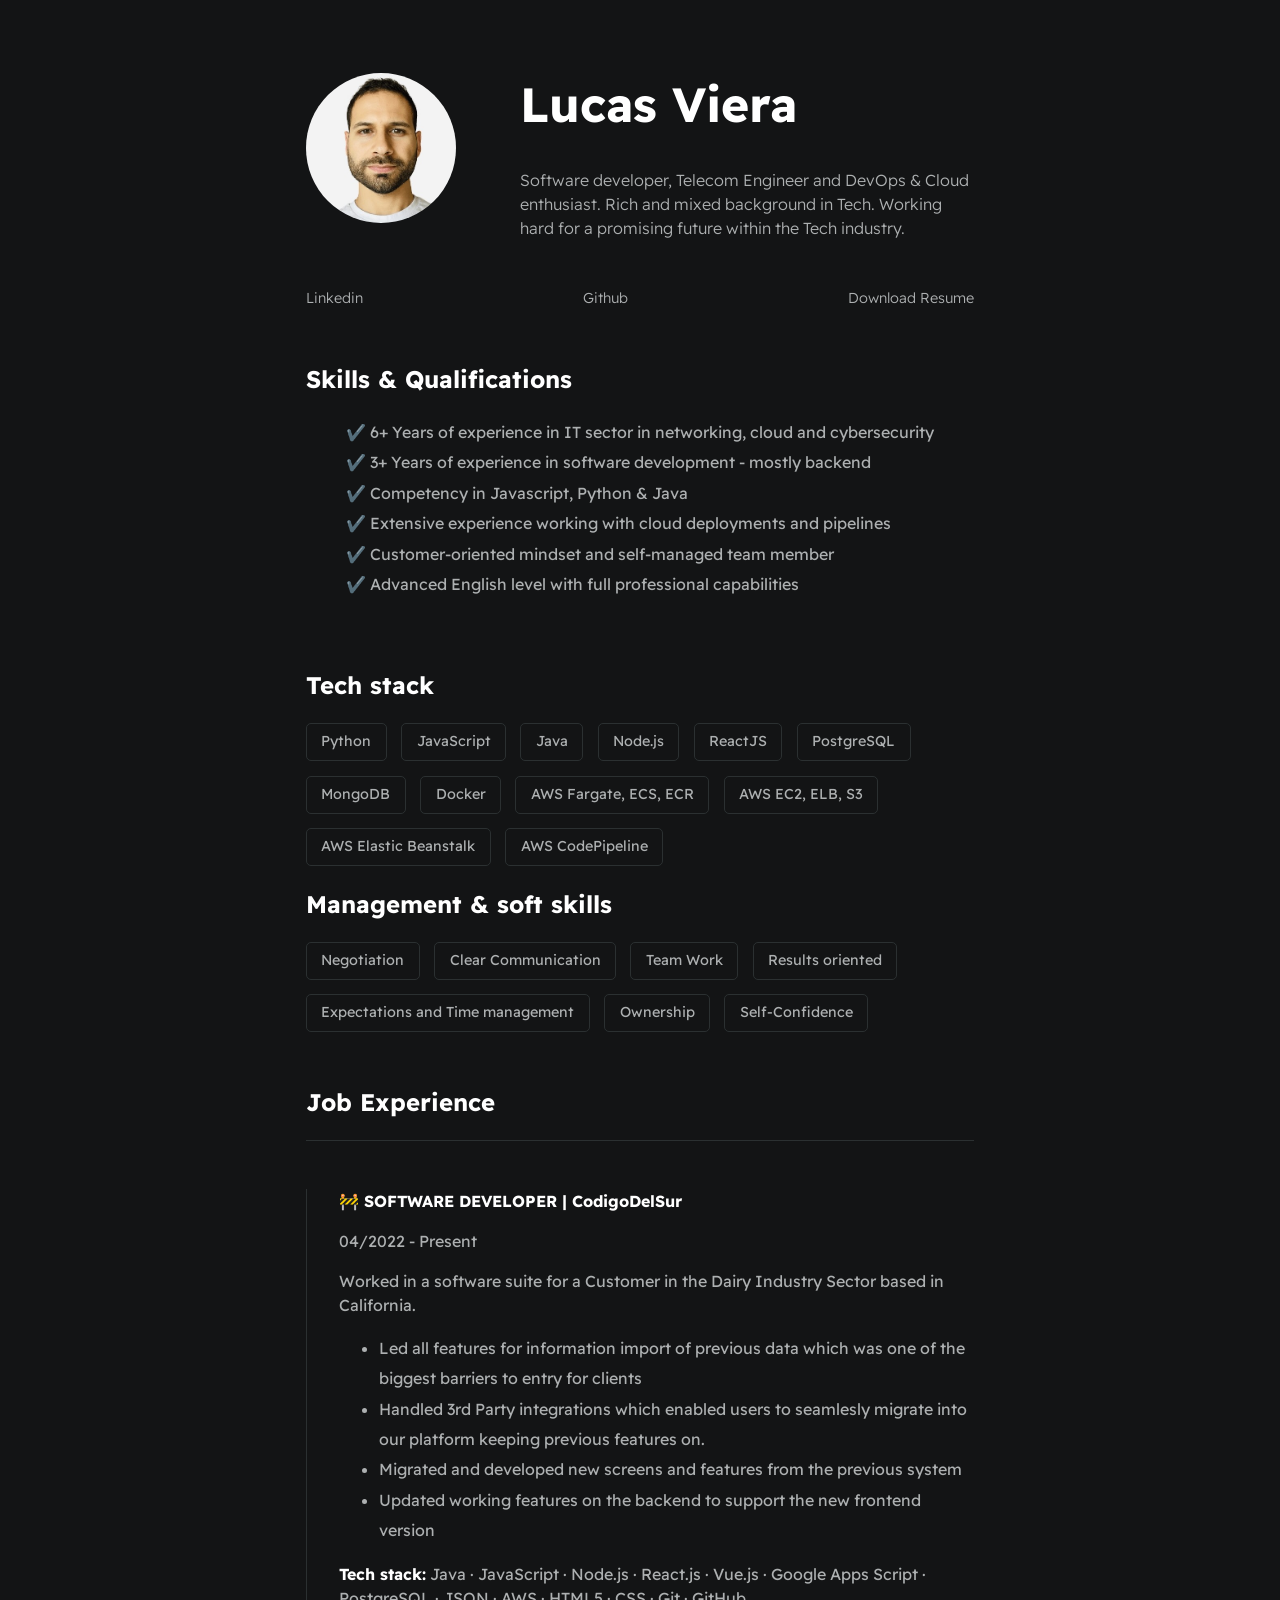
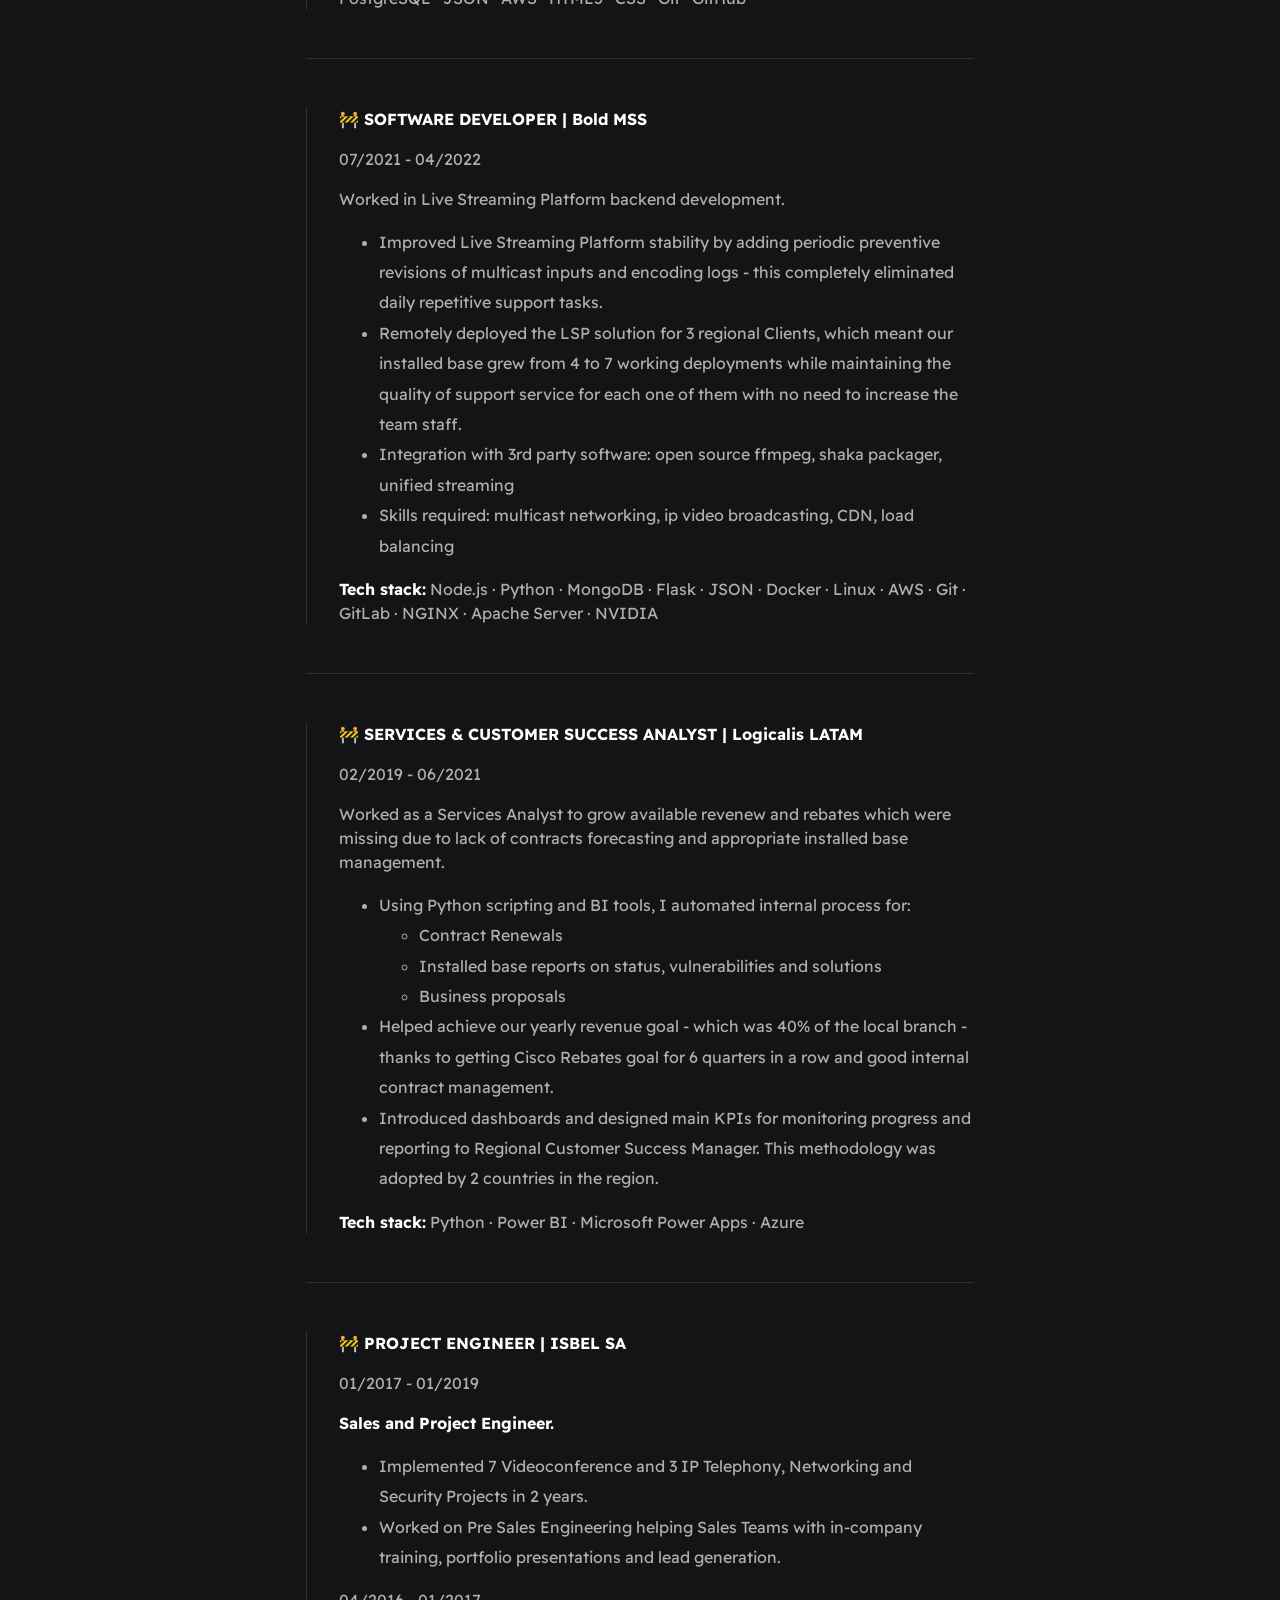
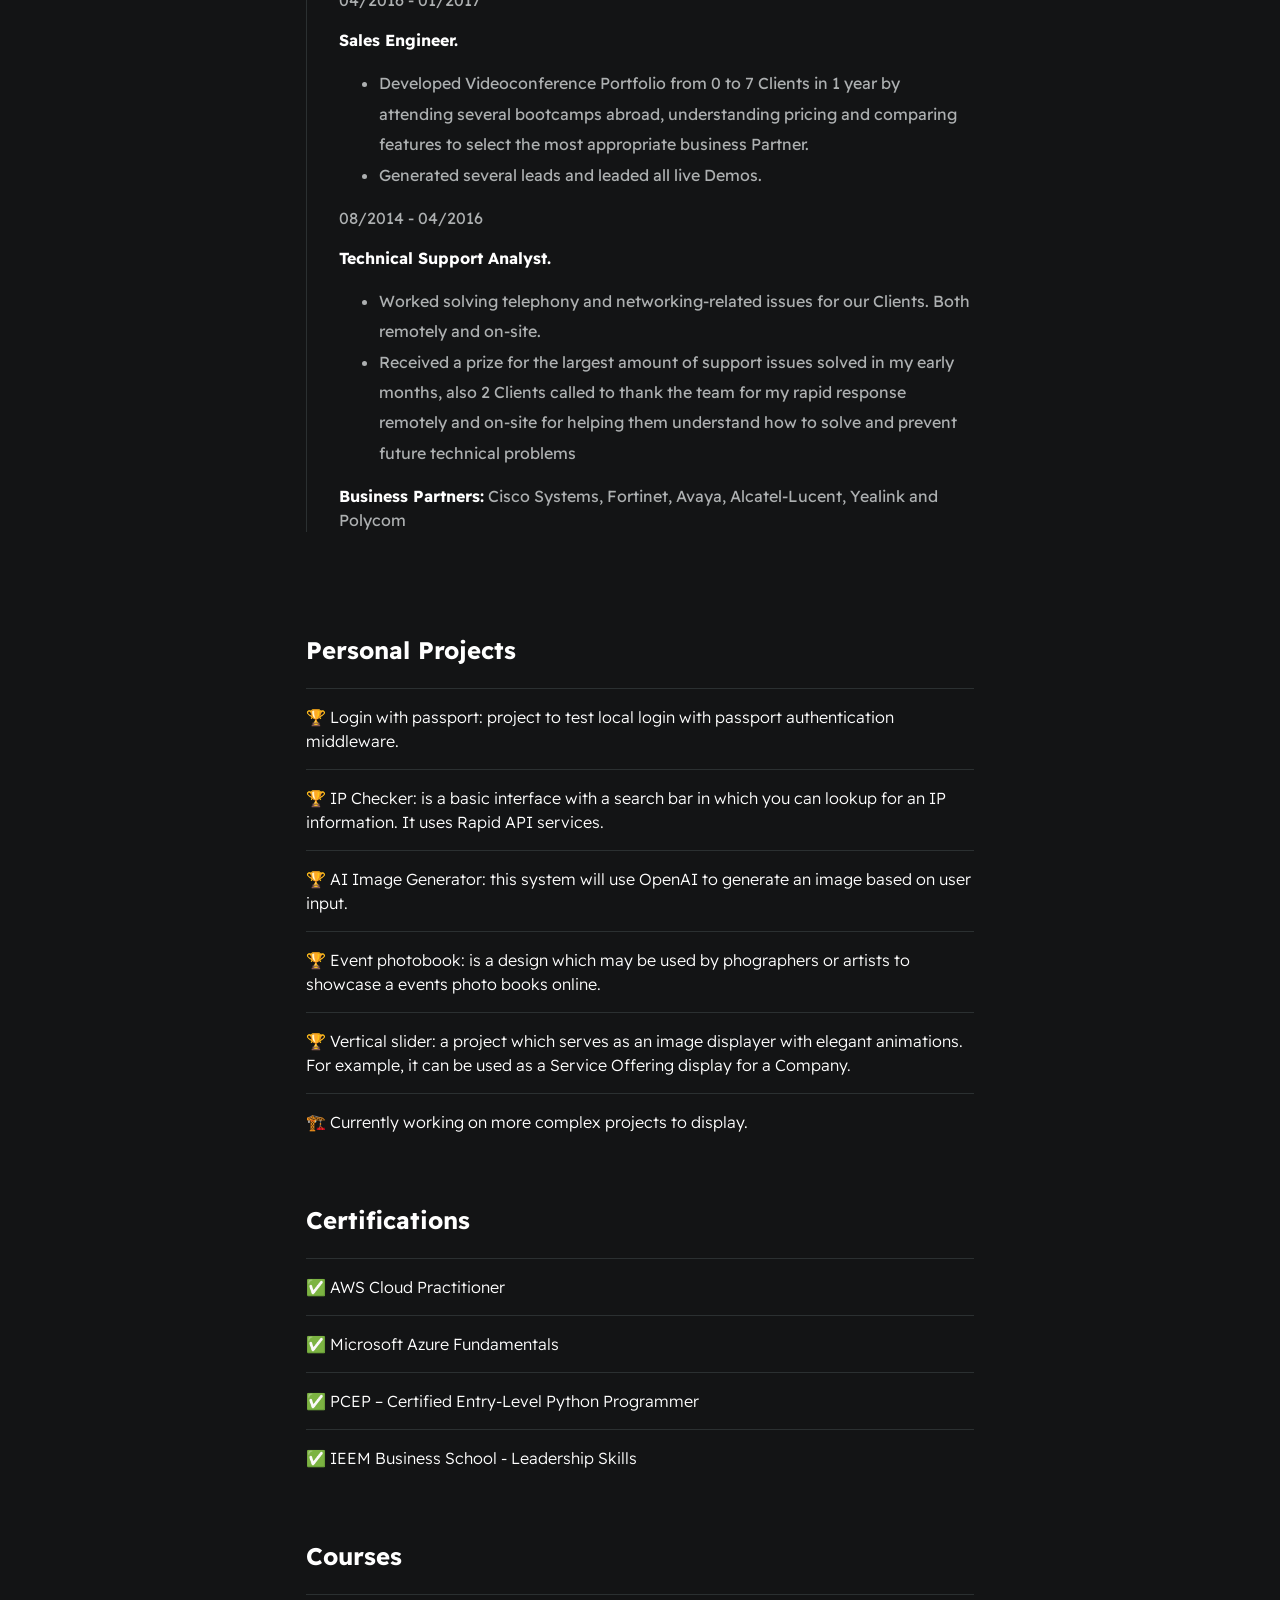
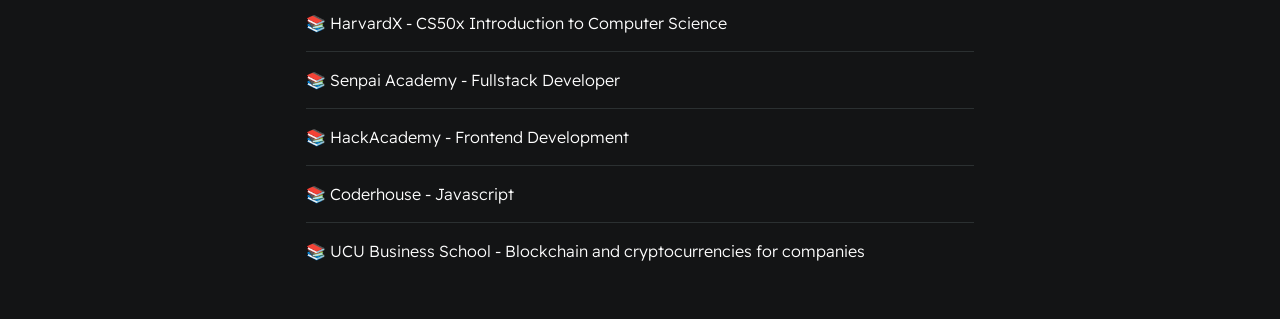
==== index.html @ 458b1273 "Login passport project" ====
<!DOCTYPE html>
<html>

<head>
  <meta charset="utf-8">
  <meta http-equiv="X-UA-Compatible" content="IE=edge">
  <title>Lucas Viera</title>
  <meta name="description" content="">
  <meta name="viewport" content="width=device-width, initial-scale=1">
  <link rel="stylesheet" href="./styles/style.css">
</head>

<body>
  <div id="container--main">

    <section id="wrapper--hero" class="section--page">
      <img id="profile-pic" src="./assets/images/profile.jpg">

      <div>
        <h1 id="user-name">Lucas Viera</h1>
        <p id="bio">Software developer, Telecom Engineer and DevOps & Cloud enthusiast. Rich and mixed background in
          Tech. Working hard for a promising future within the Tech industry.</p>
        <!--<p class="email" id="email">📧<a href="mailto:lucasviera22@gmail.com"> Email</a> </p> -->
      </div>
    </section>

    <section class="section--page">

      <div id="socials--list">
        <a href="https://www.linkedin.com/in/lucasviera/" target="_blank">Linkedin</a>
        <a href="https://github.com/lucas-viera/" target="_blank">Github</a>
        <a href="https://drive.google.com/file/d/1MPuiOO8c2nKcsnrcSGE14s_AVQjM6xPp/view?usp=share_link"
          target="_blank">Download Resume</a>
      </div>
    </section>

    <section class="section--page">
      <h2>Skills & Qualifications</h2>
      <ul id="qualifications--list">
        <li>✔️ 6+ Years of experience in IT sector in networking, cloud and cybersecurity</li>
        <li>✔️ 3+ Years of experience in software development - mostly backend</li>
        <li>✔️ Competency in Javascript, Python & Java </li>
        <li>✔️ Extensive experience working with cloud deployments and pipelines</li>
        <li>✔️ Customer-oriented mindset and self-managed team member</li>
        <li>✔️ Advanced English level with full professional capabilities</li>
      </ul>
    </section>

    <section class="section--page">
      <h2>Tech stack</h2>

      <div id="wrapper--techstack__items">
        <div class="card--techstack"><span>Python</span></div>
        <div class="card--techstack"><span>JavaScript</span></div>
        <div class="card--techstack"><span>Java</span></div>
        <div class="card--techstack"><span>Node.js</span></div>
        <div class="card--techstack"><span>ReactJS</span></div>
        <div class="card--techstack"><span>PostgreSQL</span></div>
        <div class="card--techstack"><span>MongoDB</span></div>
        <div class="card--techstack"><span>Docker</span></div>
        <div class="card--techstack"><span>AWS Fargate, ECS, ECR</span></div>
        <div class="card--techstack"><span>AWS EC2, ELB, S3</span></div>
        <div class="card--techstack"> <span>AWS Elastic Beanstalk</span></div>
        <div class="card--techstack"> <span>AWS CodePipeline</span></div>

      </div>

      <h2>Management & soft skills</h2>
      <div id="wrapper--softskills__items">
        <div class="card--softskills"><span>Negotiation</span></div>
        <div class="card--softskills"><span>Clear Communication</span></div>
        <div class="card--softskills"><span>Team Work</span></div>
        <div class="card--softskills"><span>Results oriented</span></div>
        <div class="card--softskills"><span>Expectations and Time management </span></div>
        <div class="card--softskills"><span>Ownership</span></div>
        <div class="card--softskills"><span>Self-Confidence</span></div>
      </div>
    </section>

    <!--Experience -->
    <section id="work-history-wrapper" class="section--page">
      <h2>Job Experience</h2>

      <div class="line-break"></div>
      <div class="card--work-history">
        <strong>🚧 SOFTWARE DEVELOPER | CodigoDelSur</strong>
        <p>04/2022 - Present</p>

        <p>Worked in a software suite for a Customer in the Dairy Industry Sector based in California.</p>

        <ul>
          <li>Led all features for information import of previous data which was one of the biggest barriers to
            entry for clients</li>
          <li>Handled 3rd Party integrations which enabled users to seamlesly migrate into our platform keeping previous
            features on.</li>
          <li>Migrated and developed new screens and features from the previous system</li>
          <li>Updated working features on the backend to support the new frontend version</li>

        </ul>

        <p><strong>Tech stack:</strong> Java · JavaScript · Node.js · React.js · Vue.js · Google Apps Script ·
          PostgreSQL ·
          JSON · AWS · HTML5 · CSS · Git · GitHub</p>
      </div>

      <div class="line-break"></div>

      <div class="card--work-history">
        <strong>🚧 SOFTWARE DEVELOPER | Bold MSS</strong>
        <p>07/2021 - 04/2022</p>

        <p>Worked in Live Streaming Platform backend development.</p>

        <ul>
          <li>Improved Live Streaming Platform stability by adding periodic preventive revisions of multicast inputs and
            encoding logs - this completely eliminated daily repetitive
            support tasks.</li>
          <li>Remotely deployed the LSP solution for 3 regional Clients, which meant our installed base grew from 4 to 7
            working deployments while maintaining the quality of support service for each one of them with no need to
            increase the team staff.
          </li>
          <li>Integration with 3rd party software: open source ffmpeg, shaka packager, unified streaming</li>
          <li>Skills required: multicast networking, ip video broadcasting, CDN, load balancing</li>
        </ul>

        <p><strong>Tech stack:</strong> Node.js · Python · MongoDB · Flask · JSON · Docker · Linux · AWS · Git · GitLab
          ·
          NGINX · Apache Server · NVIDIA</p>
      </div>

      <div class="line-break"></div>

      <div class="card--work-history">
        <strong>🚧 SERVICES & CUSTOMER SUCCESS ANALYST | Logicalis LATAM</strong>
        <p>02/2019 - 06/2021</p>

        <p>Worked as a Services Analyst to grow available revenew and rebates which were missing due to lack of
          contracts forecasting and appropriate installed base management.</p>

        <ul>
          <li>Using Python scripting and BI tools, I automated internal process for:
            <ul>
              <li>Contract Renewals</li>
              <li>Installed base reports on status, vulnerabilities and solutions</li>
              <li>Business proposals</li>
            </ul>
          </li>
          <li>Helped achieve our yearly revenue goal - which was 40% of the local branch - thanks to getting Cisco
            Rebates goal for 6 quarters in a row and good internal contract management.</li>
          <li>Introduced dashboards and designed main KPIs for monitoring progress and reporting to Regional
            Customer Success Manager. This methodology was adopted by 2 countries in the region.</li>
        </ul>

        <p><strong>Tech stack:</strong> Python · Power BI · Microsoft Power Apps · Azure</p>
      </div>

      <div class="line-break"></div>

      <div class="card--work-history">
        <strong>🚧 PROJECT ENGINEER | ISBEL SA</strong>
        <p>01/2017 - 01/2019</p>
        <p><strong>Sales and Project Engineer.</strong></p>
        <ul>
          <li>Implemented 7 Videoconference and 3 IP Telephony, Networking and Security Projects in 2 years.</li>
          <li>Worked on Pre Sales Engineering helping Sales Teams with in-company training, portfolio presentations and
            lead generation.
          </li>

        </ul>

        <p>04/2016 - 01/2017</p>
        <p><strong>Sales Engineer.</strong></p>
        <ul>
          <li>Developed Videoconference Portfolio from 0 to 7 Clients in 1 year by attending several bootcamps abroad,
            understanding pricing and comparing features to select the most appropriate business Partner.</li>
          <li>Generated several leads and leaded all live Demos.</li>
        </ul>

        <p>08/2014 - 04/2016</p>
        <p><strong>Technical Support Analyst.</strong></p>
        <ul>
          <li>Worked solving telephony and networking-related issues for our Clients. Both remotely and on-site.</li>
          <li>Received a prize for the largest amount of support issues solved in my early months, also 2 Clients called
            to thank the team for my rapid response remotely and on-site for helping them understand how to solve and
            prevent future technical problems</li>
        </ul>

        <p><strong>Business Partners:</strong> Cisco Systems, Fortinet, Avaya, Alcatel-Lucent, Yealink and Polycom</p>

      </div>
    </section>

    <!--Projects -->
    <section class="section--page">
      <h2>Personal Projects</h2>
      <div class="card--project">
        <a href="https://bit.ly/43yzSQU" target="_blank"><span>🏆 </span> Login with passport: project to test local
          login with passport authentication middleware.</a>
      </div>
      <div class="card--project">
        <a href="http://bit.ly/3JeGiMP" target="_blank"><span>🏆 </span> IP Checker: is a basic interface with a search
          bar in which you
          can lookup for an IP information. It uses Rapid API services.</a>
      </div>

      <div class="card--project">
        <a href="http://bit.ly/3YkfXCK"><span>🏆 </span>AI Image Generator: this system will use OpenAI to generate an
          image based on user input.</a>
      </div>

      <div class="card--project">
        <a href="https://bit.ly/3VcKr9b" target="_blank"><span>🏆 </span> Event photobook: is a design
          which may be used
          by phographers or artists to
          showcase a events photo books online.</a>
      </div>

      <div class="card--project">
        <a href="https://bit.ly/3CKxBHW"><span>🏆 </span> Vertical slider: a project which serves as an
          image displayer with elegant animations. For example, it can be used as a Service Offering display for a
          Company.</a>
      </div>

      <div class="card--project">
        <a href="#"><span>🏗️ </span>Currently working on more complex projects to display.</a>
      </div>

    </section>

    <!--Certifications -->
    <section class="section--page">
      <h2>Certifications</h2>

      <div class="card--study">
        <a href="https://www.credly.com/badges/3f64f725-98a3-4f17-8c44-dce176bc8556/linked_in_profile"><span>✅
          </span>AWS Cloud Practitioner
        </a>
      </div>

      <div class="card--study">
        <a href="https://www.credly.com/badges/2ade4adb-2ae9-43e5-8652-2c4a2982ef8c/linked_in_profile"><span>✅
          </span>Microsoft Azure Fundamentals
        </a>
      </div>

      <div class="card--study">
        <a href="https://www.credly.com/badges/944e1434-1979-49d3-921e-81609b220112?source=linked_in_profile"><span>✅
          </span>PCEP – Certified Entry-Level Python Programmer</a>
      </div>

      <div class="card--study">
        <a href="https://www.credential.net/6d99adf1-8eaf-4027-b823-a78021598fda"><span>✅ </span>IEEM Business School -
          Leadership
          Skills</a>
      </div>

    </section>

    <!--Courses -->
    <section class="section--page">
      <h2>Courses</h2>
      <div class="card--study">
        <a href="https://certificates.cs50.io/78c2086f-100d-41ac-a849-ed6c81a37663.pdf?size=letter"><span>📚
          </span>HarvardX - CS50x Introduction to Computer Science</a>
      </div>

      <div class="card--study">
        <a
          href="https://www.linkedin.com/in/lucasviera/details/education/1635506073857/single-media-viewer/?profileId=ACoAAAqS0_QB6sUlKl14nCJuX2BFuL80bIvxp7k"><span>📚
          </span>Senpai Academy - Fullstack Developer</a>
      </div>

      <div class="card--study">
        <a
          href="https://www.linkedin.com/in/lucasviera/details/education/1635507837135/single-media-viewer/?profileId=ACoAAAqS0_QB6sUlKl14nCJuX2BFuL80bIvxp7k"><span>📚
          </span>HackAcademy - Frontend Development</a>
      </div>

      <div class="card--study">
        <a href="https://www.coderhouse.com.uy/certificados/61800ecaab4b1700427889fd"><span>📚 </span>Coderhouse -
          Javascript</a>
      </div>

      <div class="card--study">
        <a
          href="https://www.linkedin.com/in/lucasviera/details/education/1635506079067/single-media-viewer/?profileId=ACoAAAqS0_QB6sUlKl14nCJuX2BFuL80bIvxp7k"><span>📚
          </span>UCU Business School - Blockchain and cryptocurrencies for companies</a>
      </div>

    </section>

  </div>

</body>

</html>
---- styles/style.css ----
@import url("https://fonts.googleapis.com/css2?family=Readex+Pro:wght@300;400;500;600;700&display=swap");

:root {
  --mainTextColor-light: #000;
  --secondaryTextColor-light: rgb(51 51 51);
  --mainLinkColor-light: #0da2b8;
  --mainBorderColor-light: rgb(218, 218, 218);
  --mainBgColor-light: rgb(249, 250, 251);

  --mainTextColor-dark: #fff;
  --secondaryTextColor-dark: #adb0b1;
  --mainLinkColor-dark: rgb(30, 190, 214);
  --mainBorderColor-dark: #2b3031;
  --mainBgColor-dark: #131415;

  /* Modify here for light or dark modes */
  --mainTextColor: var(--mainTextColor-dark);
  --secondaryTextColor: var(--secondaryTextColor-dark);
  --mainLinkColor: var(--mainLinkColor-dark);
  --mainBorderColor: var(--mainBorderColor-dark);
  --mainBgColor: var(--mainBgColor-dark);
}

* {
  font-family: "Readex Pro";
  line-height: 1.5em;
  box-sizing: border-box;
  color: var(--mainTextColor);
}

body {
  background-color: var(--mainBgColor);
}

p,
span,
li {
  color: var(--secondaryTextColor);
  font-size: 1em;
}

a {
  text-decoration: none;

  font-weight: 500;
}

li {
  line-height: 1.9em;
}

#container--main {
  max-width: 700px;
  margin: 0 auto;
  padding: 1em;
}

.section--page {
  padding-top: 1em;
  padding-bottom: 1em;
}

#wrapper--hero {
  display: flex;
  align-items: center;
  gap: 4em;
}

#bio,
a {
  font-weight: 300;
}

#user-name {
  font-size: 48px;
  line-height: 1em;
}

#profile-pic {
  width: 150px;
  height: 150px;
  object-fit: cover;
  border-radius: 50%;
}

#email a:hover {
  color: var(--mainLinkColor);
}

#socials--list {
  display: flex;
  justify-content: space-between;
  column-gap: 1em;
  flex-wrap: wrap;
}

#socials--list a {
  font-weight: 300;
  color: var(--secondaryTextColor);
  font-size: 0.9em;
  transition: 0.3s;
}

#socials--list a:hover {
  font-weight: 100;
  color: var(--mainLinkColor);
  font-size: 0.9em;
}

#qualifications--list {
  list-style: none;
}

#wrapper--techstack__items {
  display: flex;
  flex-wrap: wrap;
  gap: 1em;
  font-size: 0.9em;
}

.card--techstack {
  border: 1px solid var(--mainBorderColor);
  border-radius: 5px;
  padding: 0.5em 1em;
  align-items: center;
}

#wrapper--softskills__items {
  display: flex;
  flex-wrap: wrap;
  gap: 1em;
  font-size: 0.9em;
}

.card--softskills {
  border: 1px solid var(--mainBorderColor);
  border-radius: 5px;
  padding: 0.5em 1em;
  align-items: center;
}

.card--project {
  padding-top: 1em;
  padding-bottom: 1em;
  border-top: 1px solid var(--mainBorderColor);
}

.card--project a {
  color: var(--mainTextColor);

  transition: 0.3s;
}

.card--project a:hover {
  color: rgb(30, 190, 214);
}

.card--study {
  padding-top: 1em;
  padding-bottom: 1em;
  border-top: 1px solid var(--mainBorderColor);
}

.card--study a {
  color: var(--mainTextColor);

  transition: 0.3s;
}

.card--study a:hover {
  color: rgb(30, 190, 214);
}

.card--work-history {
  border-left: 1px solid var(--mainBorderColor);
  margin-top: 3em;
  margin-bottom: 3em;
  padding-left: 2em;
}

.line-break {
  background-color: var(--mainBorderColor);
  height: 1px;
}

@media (max-width: 600px) {
  .section--page {
    padding-top: 1em;
    padding-bottom: 1em;
  }

  #wrapper--hero {
    display: flex;
    align-items: center;
    gap: 1em;
  }

  #profile-pic {
    width: 200px;
    height: 200px;
  }

  #wrapper--hero {
    flex-direction: column;
  }

  .card--work-history {
    border-left: none;
    padding-left: 0;
  }
}
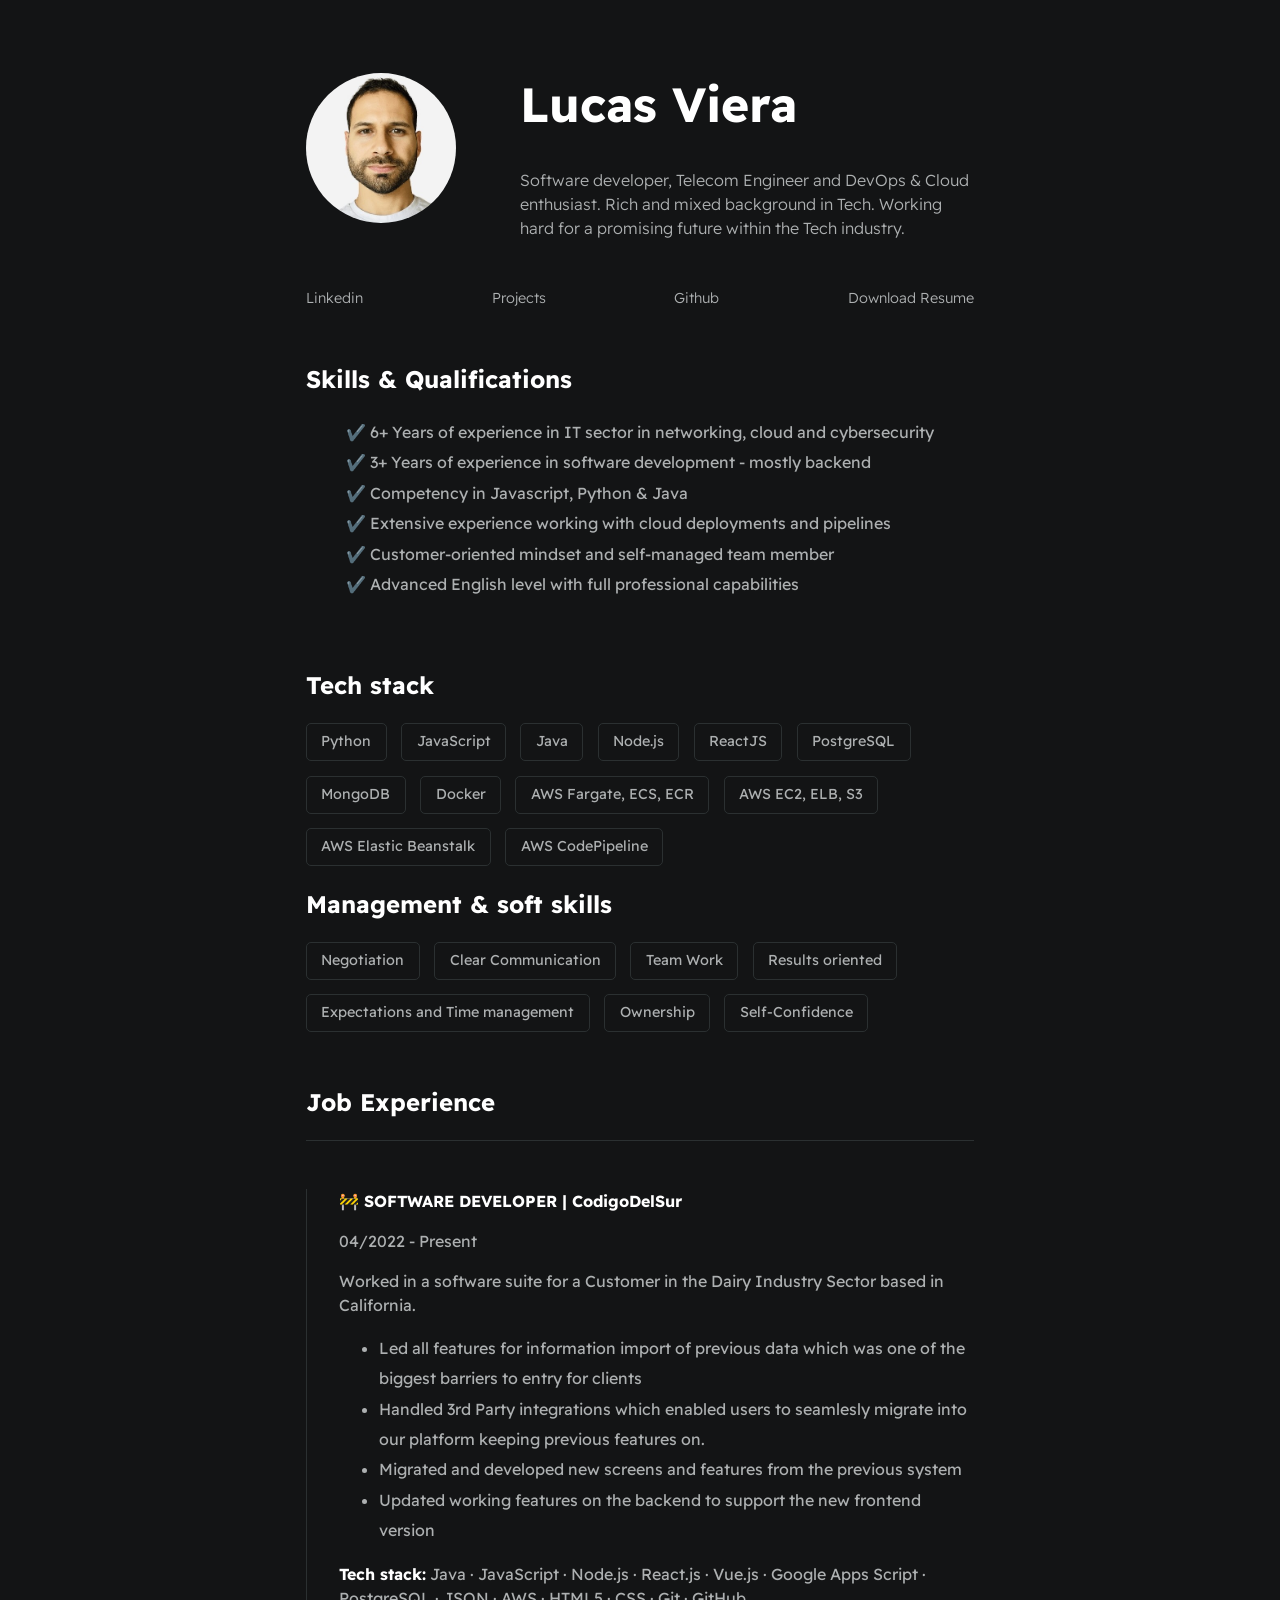
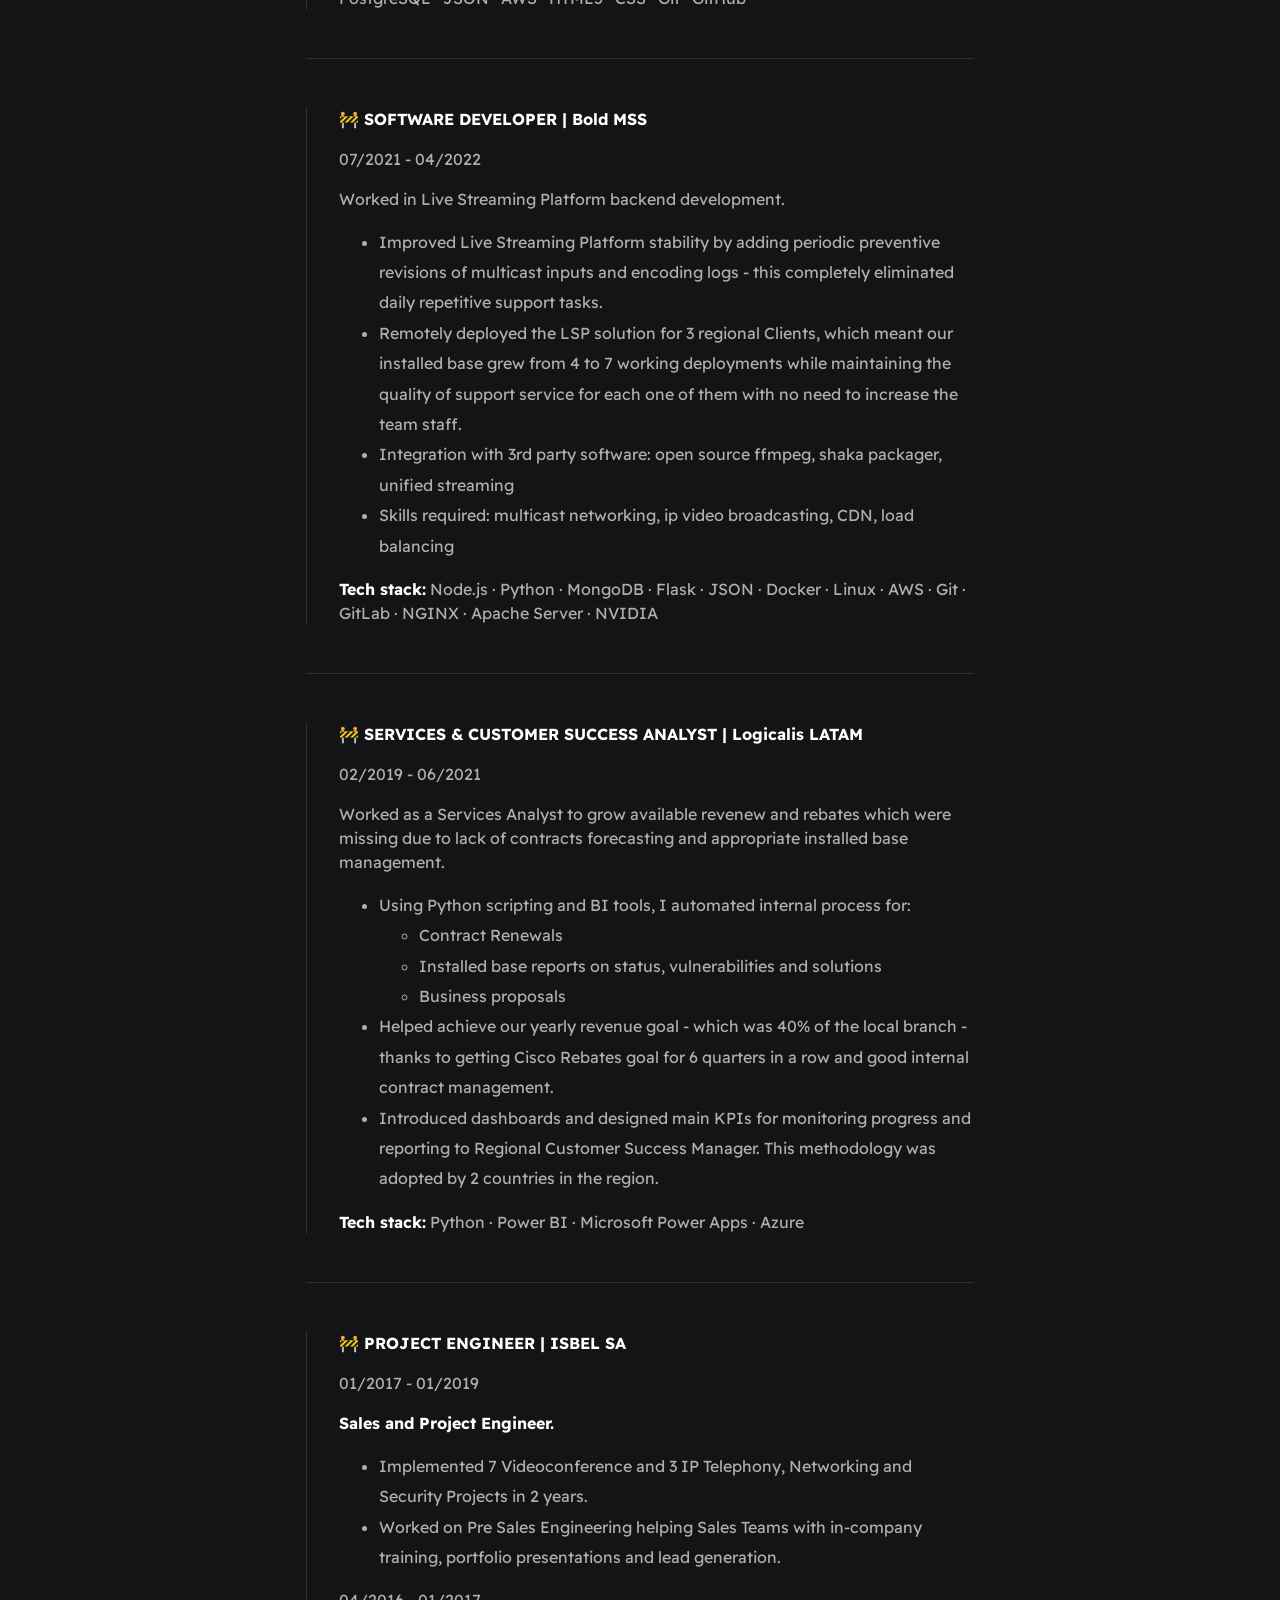
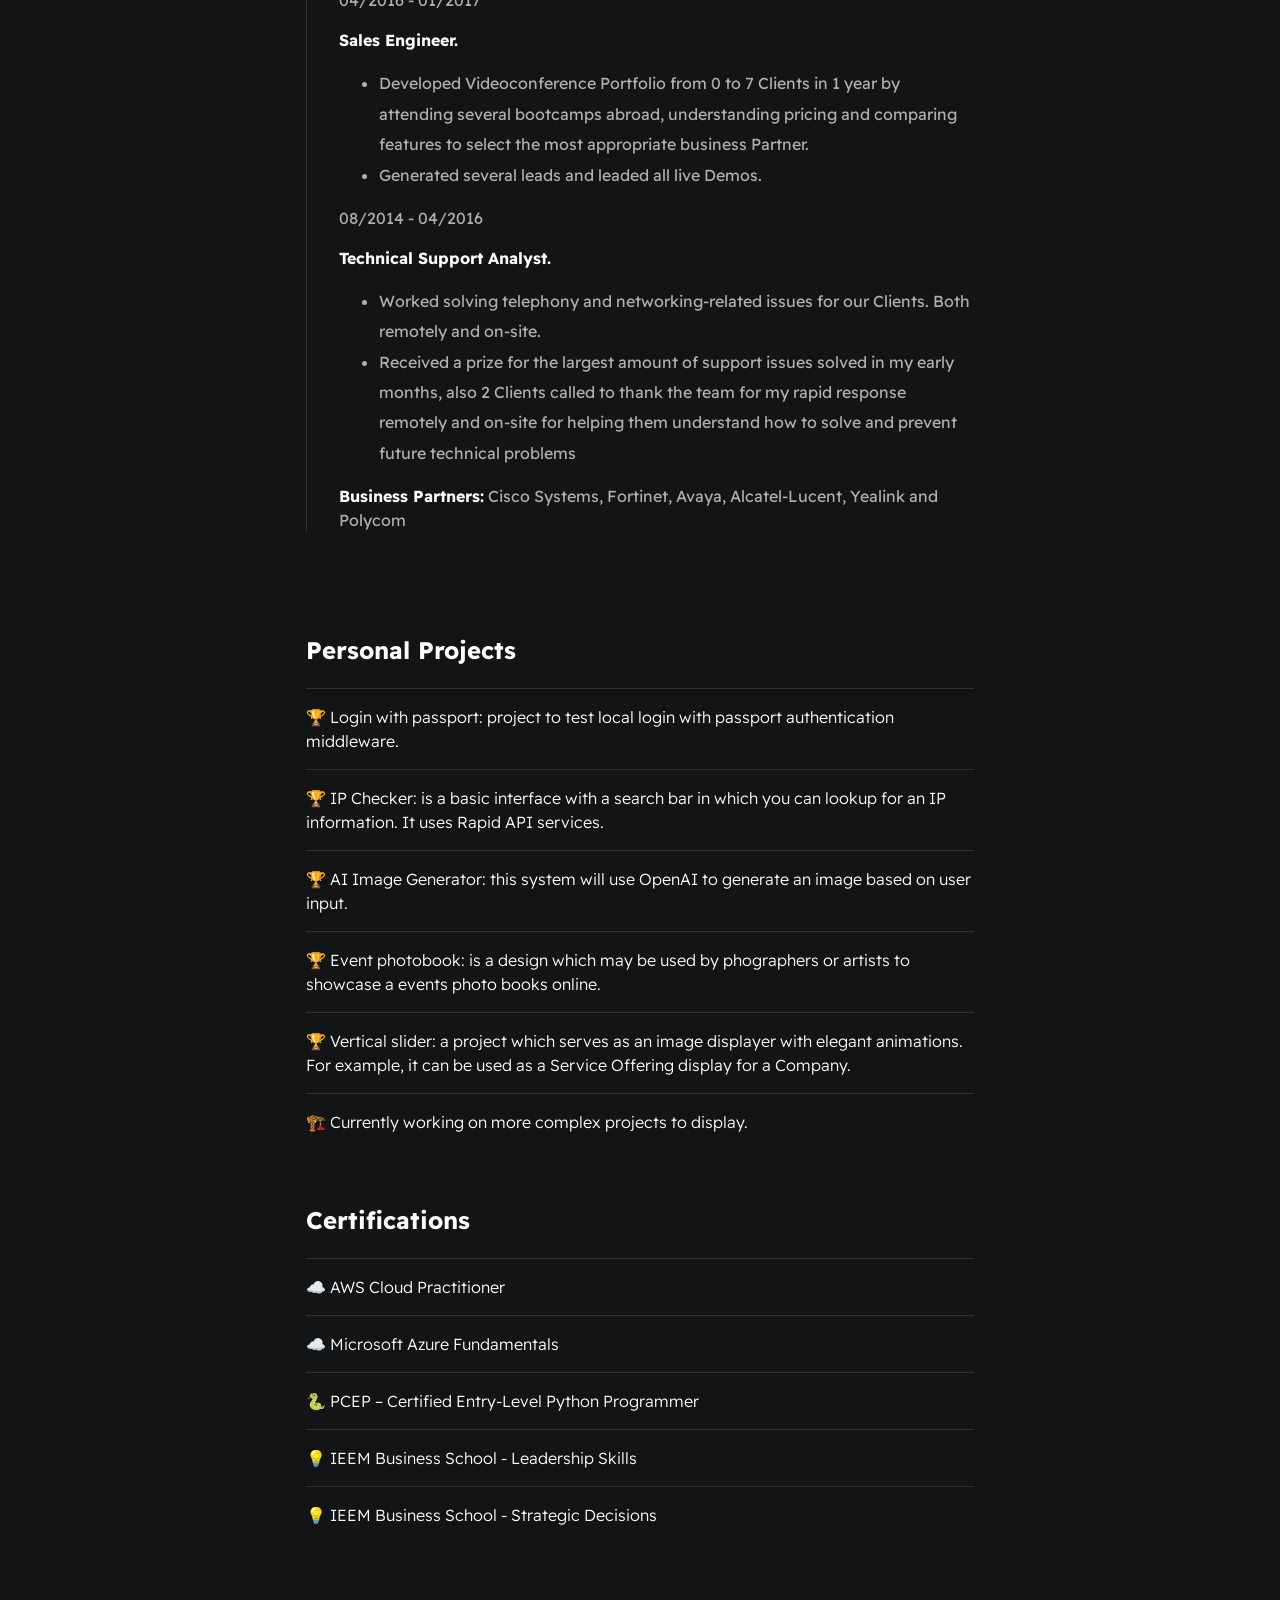
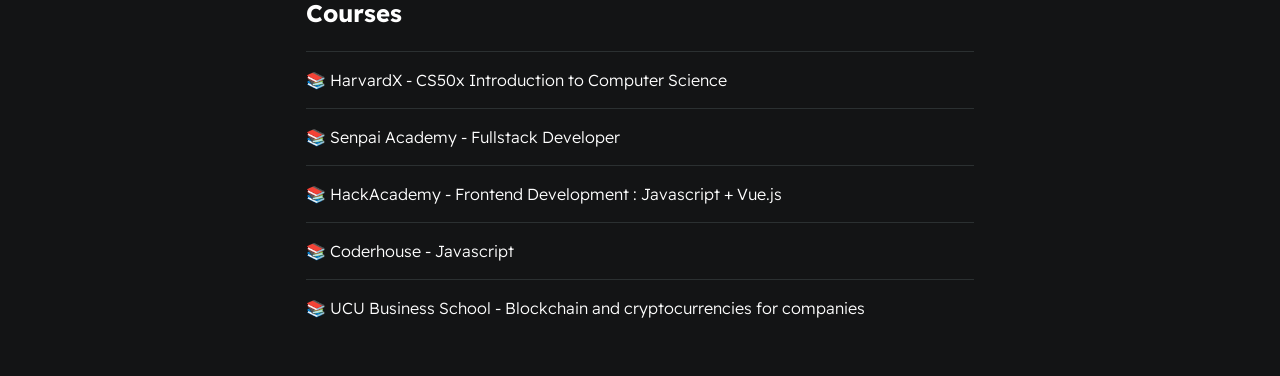
==== commit d9e5fa1f: "feat: add new course and changed href targets" ====
--- a/index.html
+++ b/index.html
@@ -28,6 +28,8 @@
 
       <div id="socials--list">
         <a href="https://www.linkedin.com/in/lucasviera/" target="_blank">Linkedin</a>
+        <a href="#projects">Projects</a>
+
         <a href="https://github.com/lucas-viera/" target="_blank">Github</a>
         <a href="https://drive.google.com/file/d/1MPuiOO8c2nKcsnrcSGE14s_AVQjM6xPp/view?usp=share_link"
           target="_blank">Download Resume</a>
@@ -191,7 +193,7 @@
     </section>
 
     <!--Projects -->
-    <section class="section--page">
+    <section class="section--page" id="projects">
       <h2>Personal Projects</h2>
       <div class="card--project">
         <a href="https://bit.ly/43yzSQU" target="_blank"><span>🏆 </span> Login with passport: project to test local
@@ -204,7 +206,8 @@
       </div>
 
       <div class="card--project">
-        <a href="http://bit.ly/3YkfXCK"><span>🏆 </span>AI Image Generator: this system will use OpenAI to generate an
+        <a href="http://bit.ly/3YkfXCK" target="_blank"><span>🏆 </span>AI Image Generator: this system will use OpenAI
+          to generate an
           image based on user input.</a>
       </div>
 
@@ -216,7 +219,7 @@
       </div>
 
       <div class="card--project">
-        <a href="https://bit.ly/3CKxBHW"><span>🏆 </span> Vertical slider: a project which serves as an
+        <a href="https://bit.ly/3CKxBHW" target="_blank"><span>🏆 </span> Vertical slider: a project which serves as an
           image displayer with elegant animations. For example, it can be used as a Service Offering display for a
           Company.</a>
       </div>
@@ -232,58 +235,70 @@
       <h2>Certifications</h2>
 
       <div class="card--study">
-        <a href="https://www.credly.com/badges/3f64f725-98a3-4f17-8c44-dce176bc8556/linked_in_profile"><span>✅
+        <a href="https://www.credly.com/badges/3f64f725-98a3-4f17-8c44-dce176bc8556/linked_in_profile"
+          target="_blank"><span>☁️
           </span>AWS Cloud Practitioner
         </a>
       </div>
 
       <div class="card--study">
-        <a href="https://www.credly.com/badges/2ade4adb-2ae9-43e5-8652-2c4a2982ef8c/linked_in_profile"><span>✅
+        <a href="https://www.credly.com/badges/2ade4adb-2ae9-43e5-8652-2c4a2982ef8c/linked_in_profile"
+          target="_blank"><span>☁️
           </span>Microsoft Azure Fundamentals
         </a>
       </div>
 
       <div class="card--study">
-        <a href="https://www.credly.com/badges/944e1434-1979-49d3-921e-81609b220112?source=linked_in_profile"><span>✅
+        <a href="https://www.credly.com/badges/944e1434-1979-49d3-921e-81609b220112?source=linked_in_profile"
+          target="_blank"><span>🐍
           </span>PCEP – Certified Entry-Level Python Programmer</a>
       </div>
 
       <div class="card--study">
-        <a href="https://www.credential.net/6d99adf1-8eaf-4027-b823-a78021598fda"><span>✅ </span>IEEM Business School -
+        <a href="https://www.credential.net/6d99adf1-8eaf-4027-b823-a78021598fda" target="_blank"><span>💡 </span>IEEM
+          Business School -
           Leadership
           Skills</a>
       </div>
 
+      <div class="card--study">
+        <a href="https://www.credential.net/663ff4b9-34c2-4268-8e99-527367ae2cbb" target="_blank"><span>💡 </span>IEEM
+          Business School -
+          Strategic Decisions</a>
+      </div>
+
     </section>
 
     <!--Courses -->
     <section class="section--page">
       <h2>Courses</h2>
       <div class="card--study">
-        <a href="https://certificates.cs50.io/78c2086f-100d-41ac-a849-ed6c81a37663.pdf?size=letter"><span>📚
+        <a href="https://certificates.cs50.io/78c2086f-100d-41ac-a849-ed6c81a37663.pdf?size=letter"
+          target="_blank"><span>📚
           </span>HarvardX - CS50x Introduction to Computer Science</a>
       </div>
 
       <div class="card--study">
-        <a
-          href="https://www.linkedin.com/in/lucasviera/details/education/1635506073857/single-media-viewer/?profileId=ACoAAAqS0_QB6sUlKl14nCJuX2BFuL80bIvxp7k"><span>📚
+        <a href="https://www.linkedin.com/in/lucasviera/details/education/1635506073857/single-media-viewer/?profileId=ACoAAAqS0_QB6sUlKl14nCJuX2BFuL80bIvxp7k"
+          target="_blank"><span>📚
           </span>Senpai Academy - Fullstack Developer</a>
       </div>
 
       <div class="card--study">
-        <a
-          href="https://www.linkedin.com/in/lucasviera/details/education/1635507837135/single-media-viewer/?profileId=ACoAAAqS0_QB6sUlKl14nCJuX2BFuL80bIvxp7k"><span>📚
-          </span>HackAcademy - Frontend Development</a>
-      </div>
-
-      <div class="card--study">
-        <a href="https://www.coderhouse.com.uy/certificados/61800ecaab4b1700427889fd"><span>📚 </span>Coderhouse -
+        <a href="https://www.linkedin.com/in/lucasviera/details/education/1635507837135/single-media-viewer/?profileId=ACoAAAqS0_QB6sUlKl14nCJuX2BFuL80bIvxp7k"
+          target="_blank"><span>📚
+          </span>HackAcademy - Frontend Development : Javascript + Vue.js</a>
+      </div>
+
+      <div class="card--study">
+        <a href="https://www.coderhouse.com.uy/certificados/61800ecaab4b1700427889fd" target="_blank"><span>📚
+          </span>Coderhouse -
           Javascript</a>
       </div>
 
       <div class="card--study">
-        <a
-          href="https://www.linkedin.com/in/lucasviera/details/education/1635506079067/single-media-viewer/?profileId=ACoAAAqS0_QB6sUlKl14nCJuX2BFuL80bIvxp7k"><span>📚
+        <a href="https://www.linkedin.com/in/lucasviera/details/education/1635506079067/single-media-viewer/?profileId=ACoAAAqS0_QB6sUlKl14nCJuX2BFuL80bIvxp7k"
+          target="_blank"><span>📚
           </span>UCU Business School - Blockchain and cryptocurrencies for companies</a>
       </div>
 
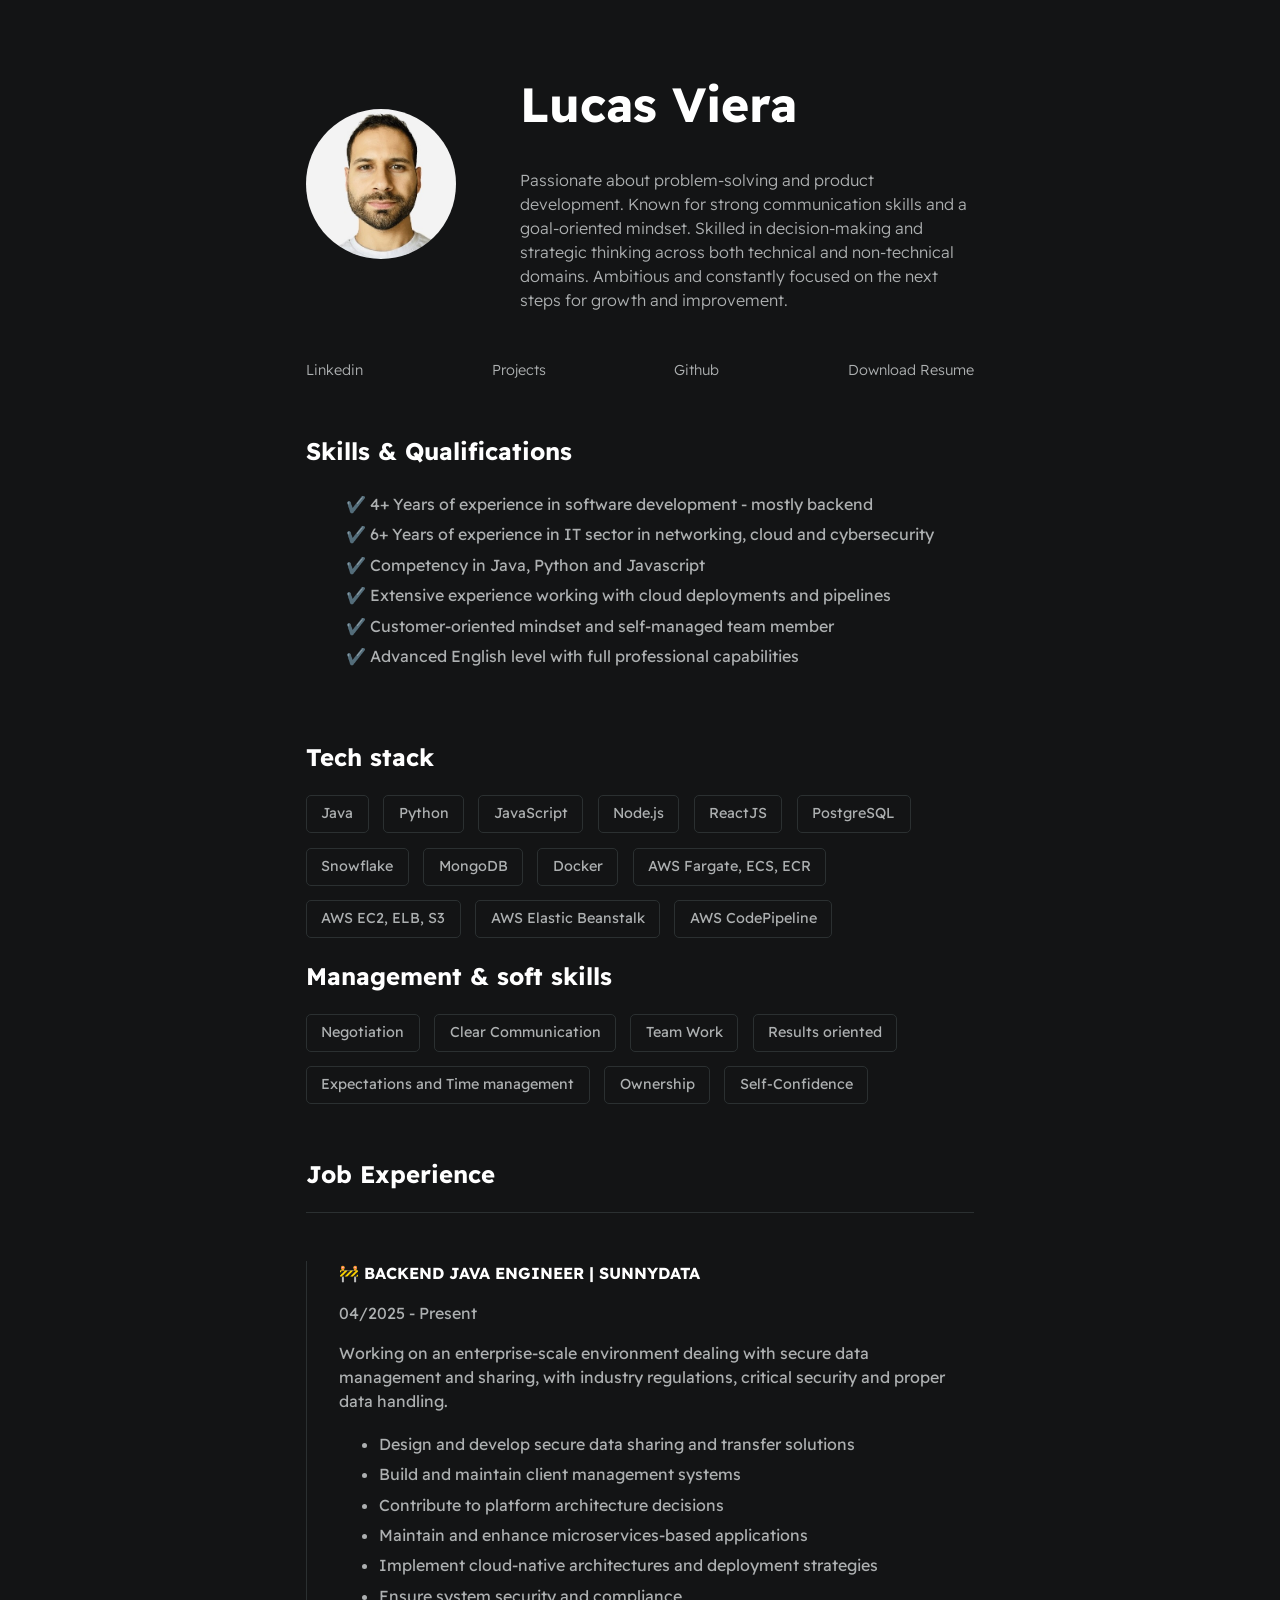
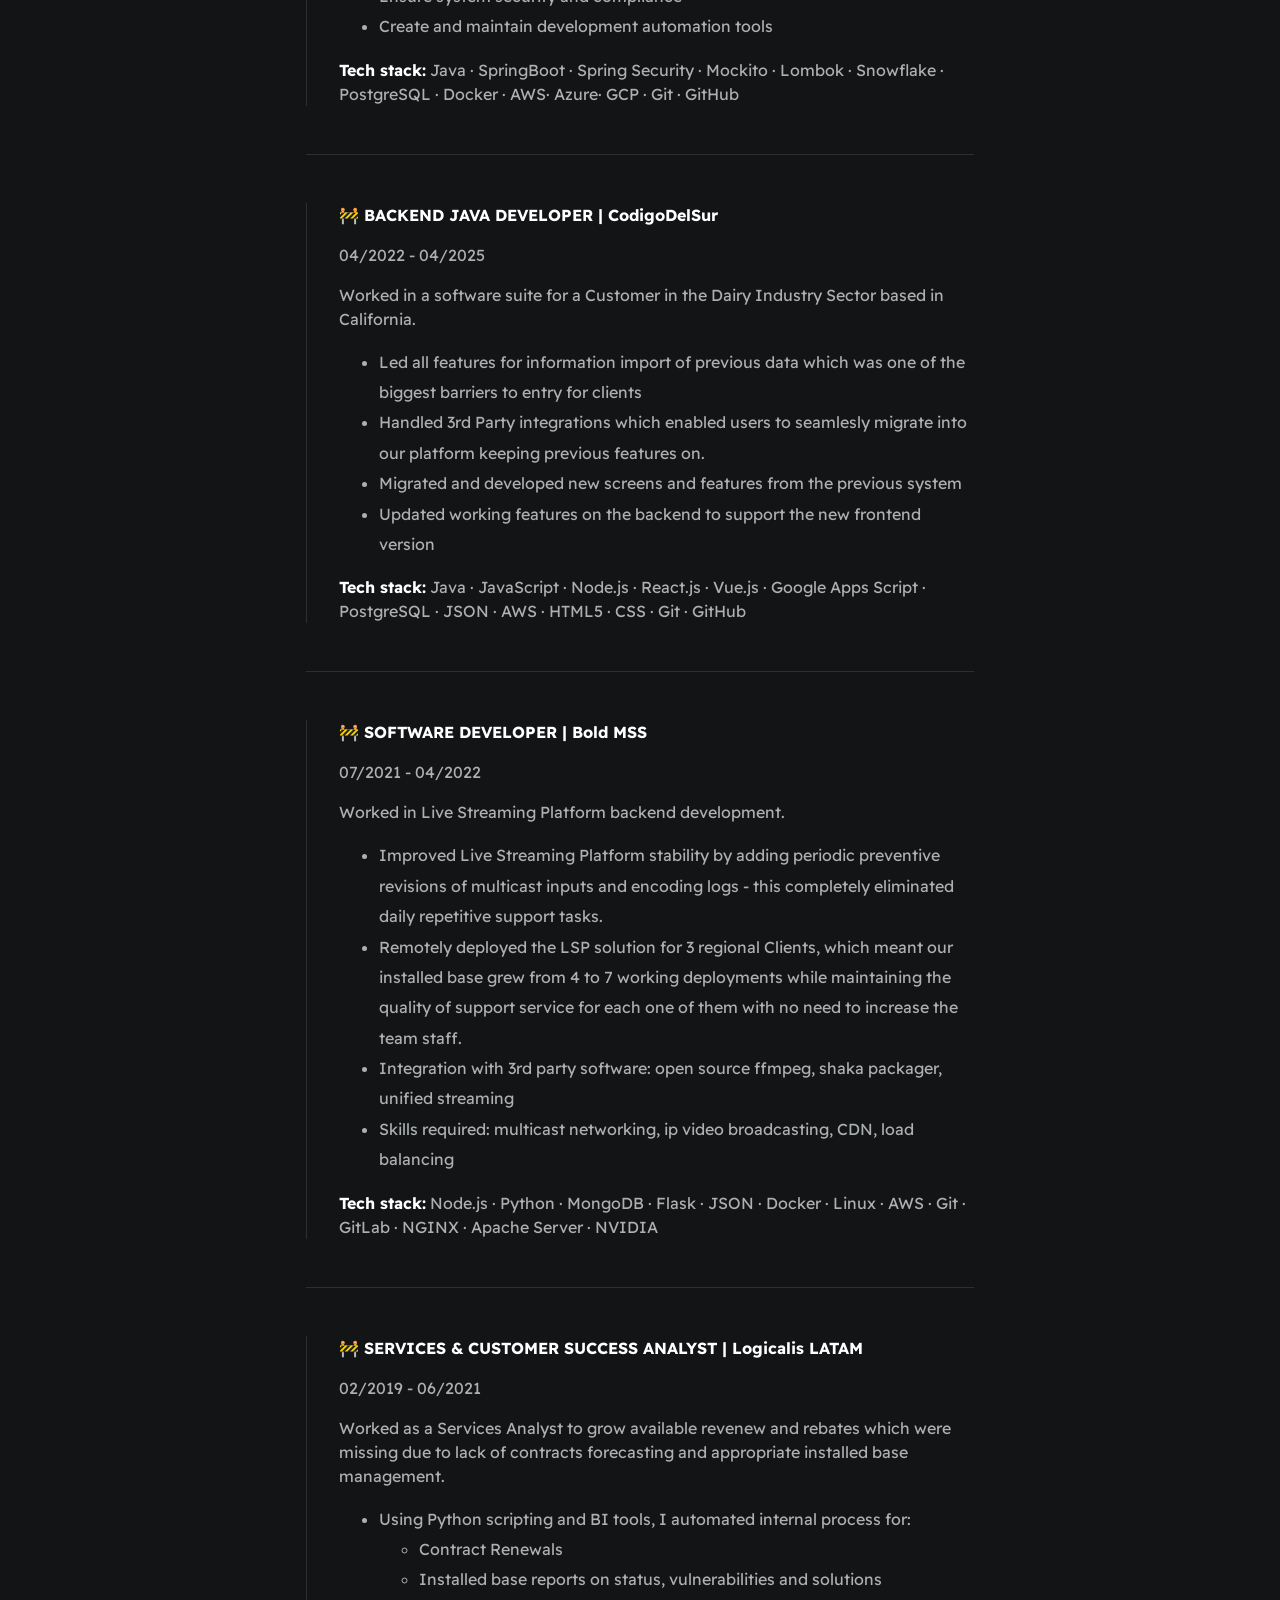
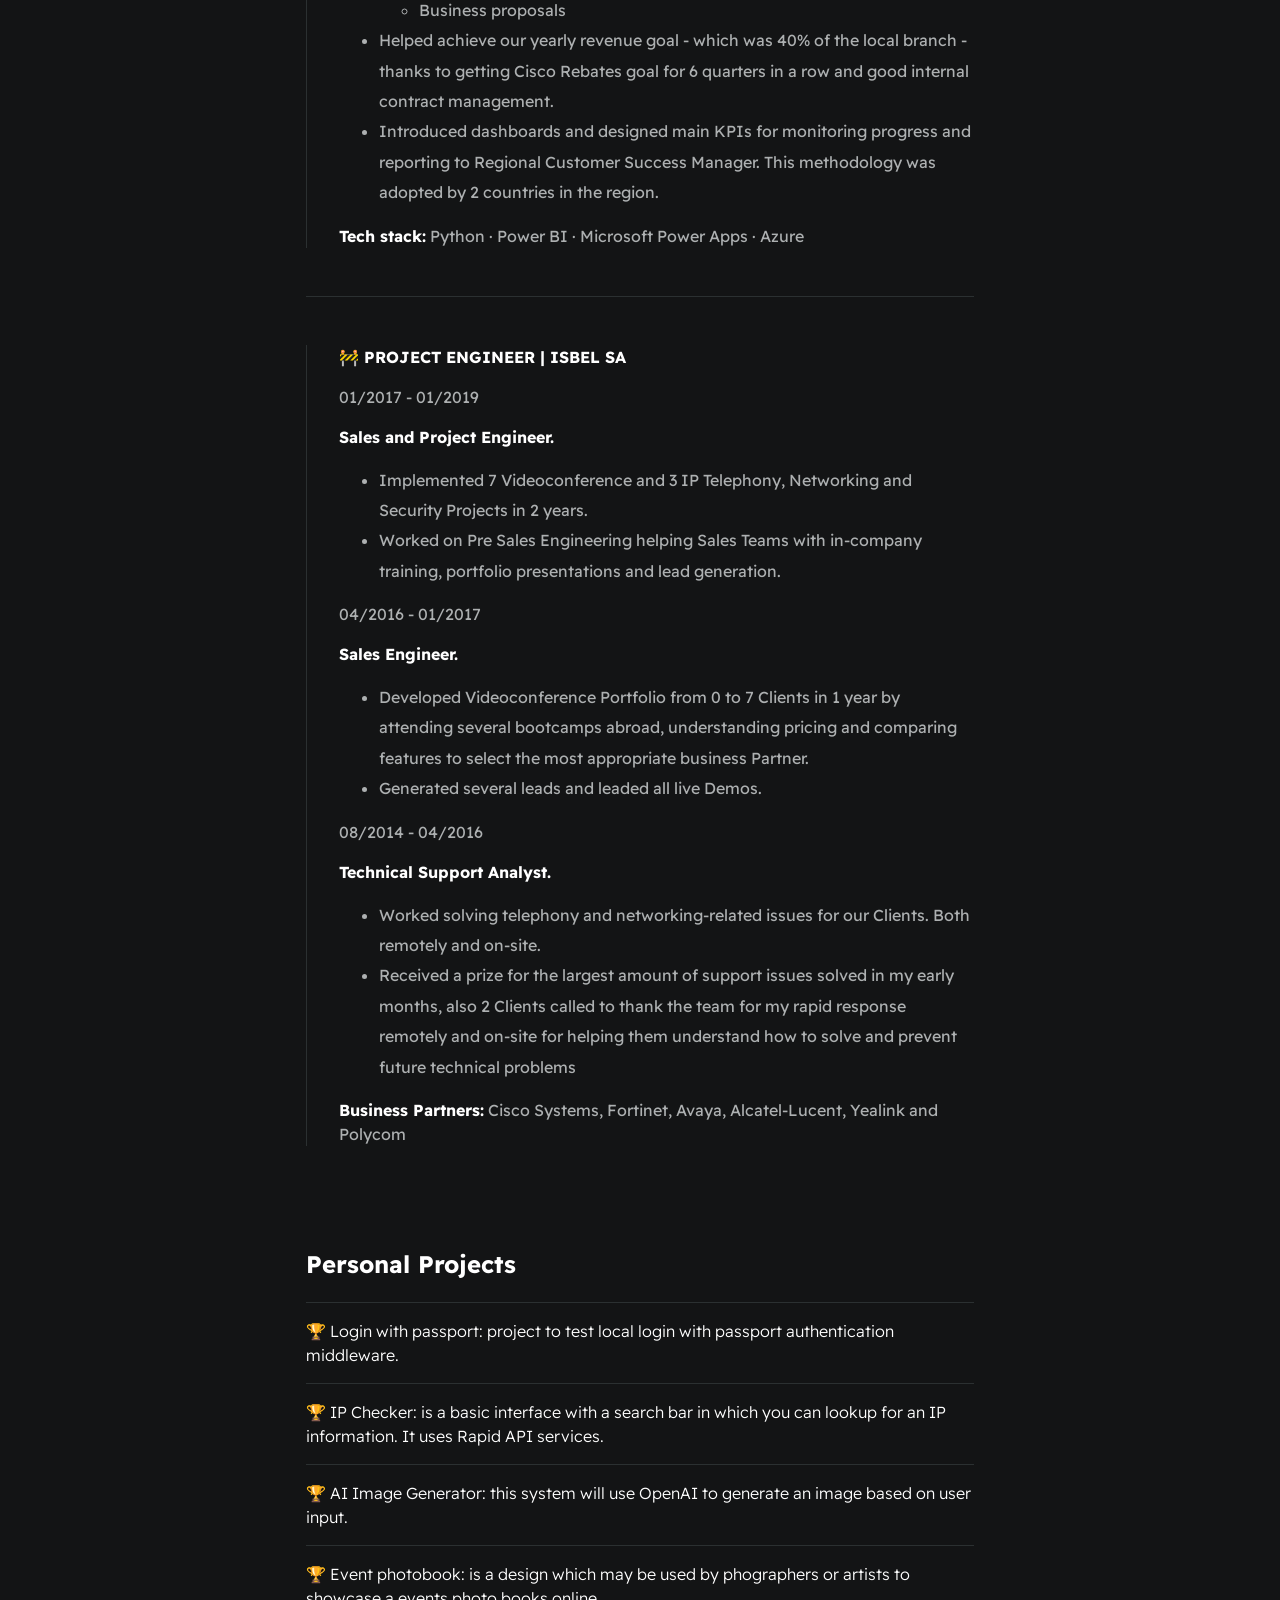
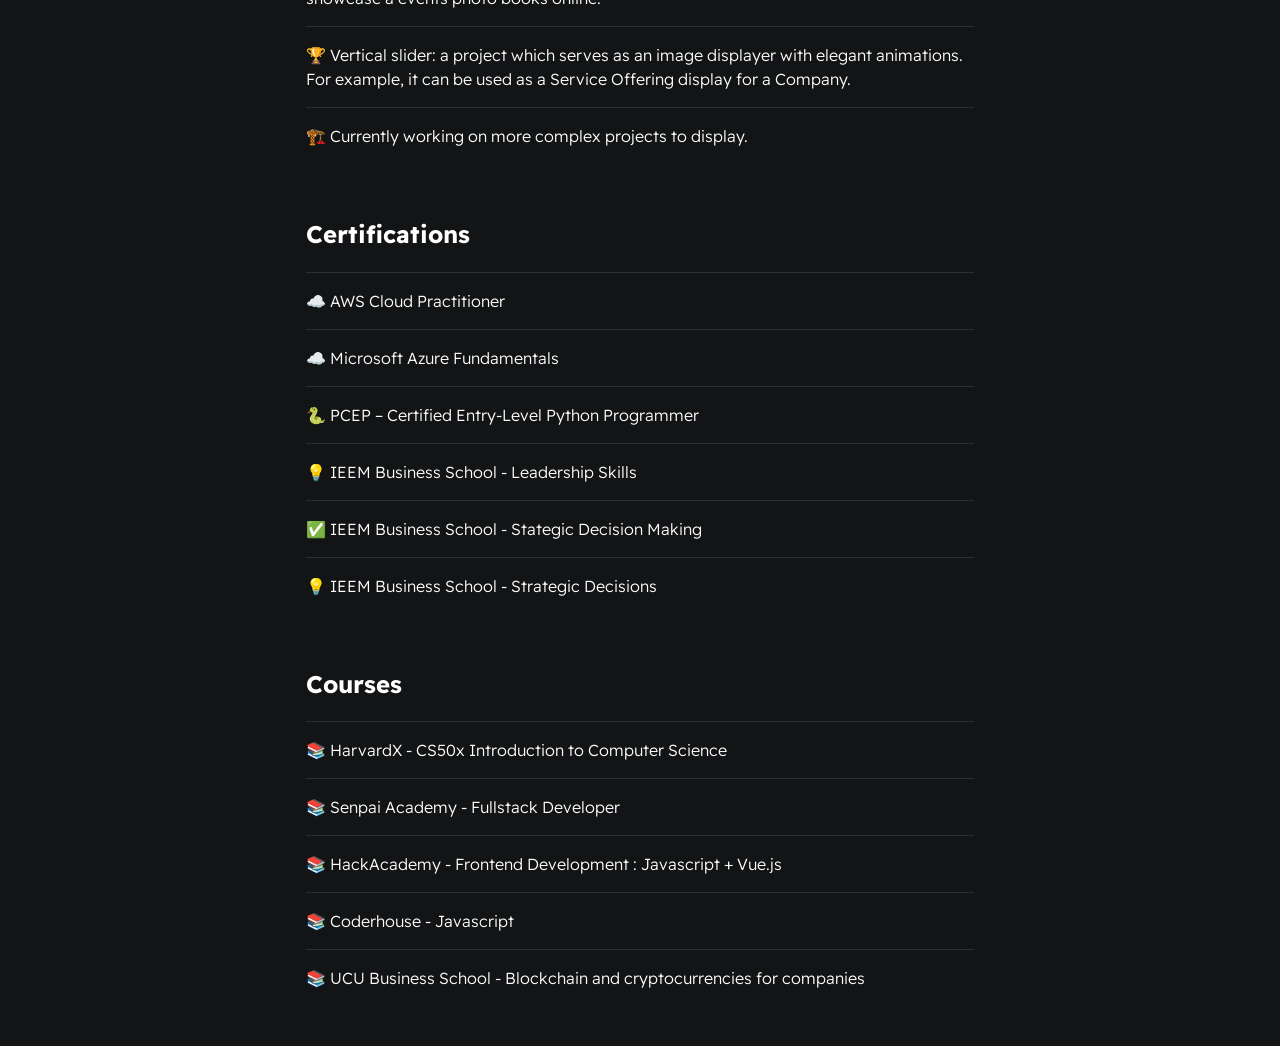
==== commit 13d6b27f: "add new experience" ====
--- a/index.html
+++ b/index.html
@@ -18,8 +18,9 @@
 
       <div>
         <h1 id="user-name">Lucas Viera</h1>
-        <p id="bio">Software developer, Telecom Engineer and DevOps & Cloud enthusiast. Rich and mixed background in
-          Tech. Working hard for a promising future within the Tech industry.</p>
+        <p id="bio">Passionate about problem-solving and product development. Known for strong communication skills and a goal-oriented
+        mindset. Skilled in decision-making and strategic thinking across both technical and non-technical domains. Ambitious
+        and constantly focused on the next steps for growth and improvement.</p>
         <!--<p class="email" id="email">📧<a href="mailto:lucasviera22@gmail.com"> Email</a> </p> -->
       </div>
     </section>
@@ -31,7 +32,7 @@
         <a href="#projects">Projects</a>
 
         <a href="https://github.com/lucas-viera/" target="_blank">Github</a>
-        <a href="https://drive.google.com/file/d/1MPuiOO8c2nKcsnrcSGE14s_AVQjM6xPp/view?usp=share_link"
+        <a href="https://drive.google.com/file/d/1hrDPfMMB82d6OZK_Mpbk3K0gI8w1cU_3/view?usp=sharing"
           target="_blank">Download Resume</a>
       </div>
     </section>
@@ -39,9 +40,9 @@
     <section class="section--page">
       <h2>Skills & Qualifications</h2>
       <ul id="qualifications--list">
+        <li>✔️ 4+ Years of experience in software development - mostly backend</li>
         <li>✔️ 6+ Years of experience in IT sector in networking, cloud and cybersecurity</li>
-        <li>✔️ 3+ Years of experience in software development - mostly backend</li>
-        <li>✔️ Competency in Javascript, Python & Java </li>
+        <li>✔️ Competency in Java, Python and Javascript</li>
         <li>✔️ Extensive experience working with cloud deployments and pipelines</li>
         <li>✔️ Customer-oriented mindset and self-managed team member</li>
         <li>✔️ Advanced English level with full professional capabilities</li>
@@ -52,12 +53,13 @@
       <h2>Tech stack</h2>
 
       <div id="wrapper--techstack__items">
+        <div class="card--techstack"><span>Java</span></div>
         <div class="card--techstack"><span>Python</span></div>
         <div class="card--techstack"><span>JavaScript</span></div>
-        <div class="card--techstack"><span>Java</span></div>
         <div class="card--techstack"><span>Node.js</span></div>
         <div class="card--techstack"><span>ReactJS</span></div>
         <div class="card--techstack"><span>PostgreSQL</span></div>
+        <div class="card--techstack"><span>Snowflake</span></div>
         <div class="card--techstack"><span>MongoDB</span></div>
         <div class="card--techstack"><span>Docker</span></div>
         <div class="card--techstack"><span>AWS Fargate, ECS, ECR</span></div>
@@ -82,11 +84,33 @@
     <!--Experience -->
     <section id="work-history-wrapper" class="section--page">
       <h2>Job Experience</h2>
-
-      <div class="line-break"></div>
-      <div class="card--work-history">
-        <strong>🚧 SOFTWARE DEVELOPER | CodigoDelSur</strong>
-        <p>04/2022 - Present</p>
+      
+      <div class="line-break"></div>
+      <div class="card--work-history">
+        <strong>🚧 BACKEND JAVA ENGINEER | SUNNYDATA</strong>
+        <p>04/2025 - Present</p>
+      
+        <p>Working on an enterprise-scale environment dealing with secure data management and sharing, with industry regulations,
+        critical security and proper data handling.</p>
+      
+        <ul>
+          <li>Design and develop secure data sharing and transfer solutions</li>
+          <li>Build and maintain client management systems</li>
+          <li>Contribute to platform architecture decisions</li>
+          <li>Maintain and enhance microservices-based applications</li>
+          <li>Implement cloud-native architectures and deployment strategies</li>
+          <li>Ensure system security and compliance</li>
+          <li>Create and maintain development automation tools</li>
+      
+        </ul>
+      
+        <p><strong>Tech stack:</strong> Java · SpringBoot · Spring Security · Mockito · Lombok · Snowflake · PostgreSQL · Docker · AWS· Azure· GCP · Git · GitHub</p>
+      </div>
+
+      <div class="line-break"></div>
+      <div class="card--work-history">
+        <strong>🚧 BACKEND JAVA DEVELOPER | CodigoDelSur</strong>
+        <p>04/2022 - 04/2025</p>
 
         <p>Worked in a software suite for a Customer in the Dairy Industry Sector based in California.</p>
 
@@ -260,6 +284,12 @@
           Leadership
           Skills</a>
       </div>
+      
+      <div class="card--study">
+        <a href="https://www.credential.net/663ff4b9-34c2-4268-8e99-527367ae2cbb"><span>✅ </span>IEEM Business School -
+          Stategic Decision Making
+        </a>
+      </div>
 
       <div class="card--study">
         <a href="https://www.credential.net/663ff4b9-34c2-4268-8e99-527367ae2cbb" target="_blank"><span>💡 </span>IEEM
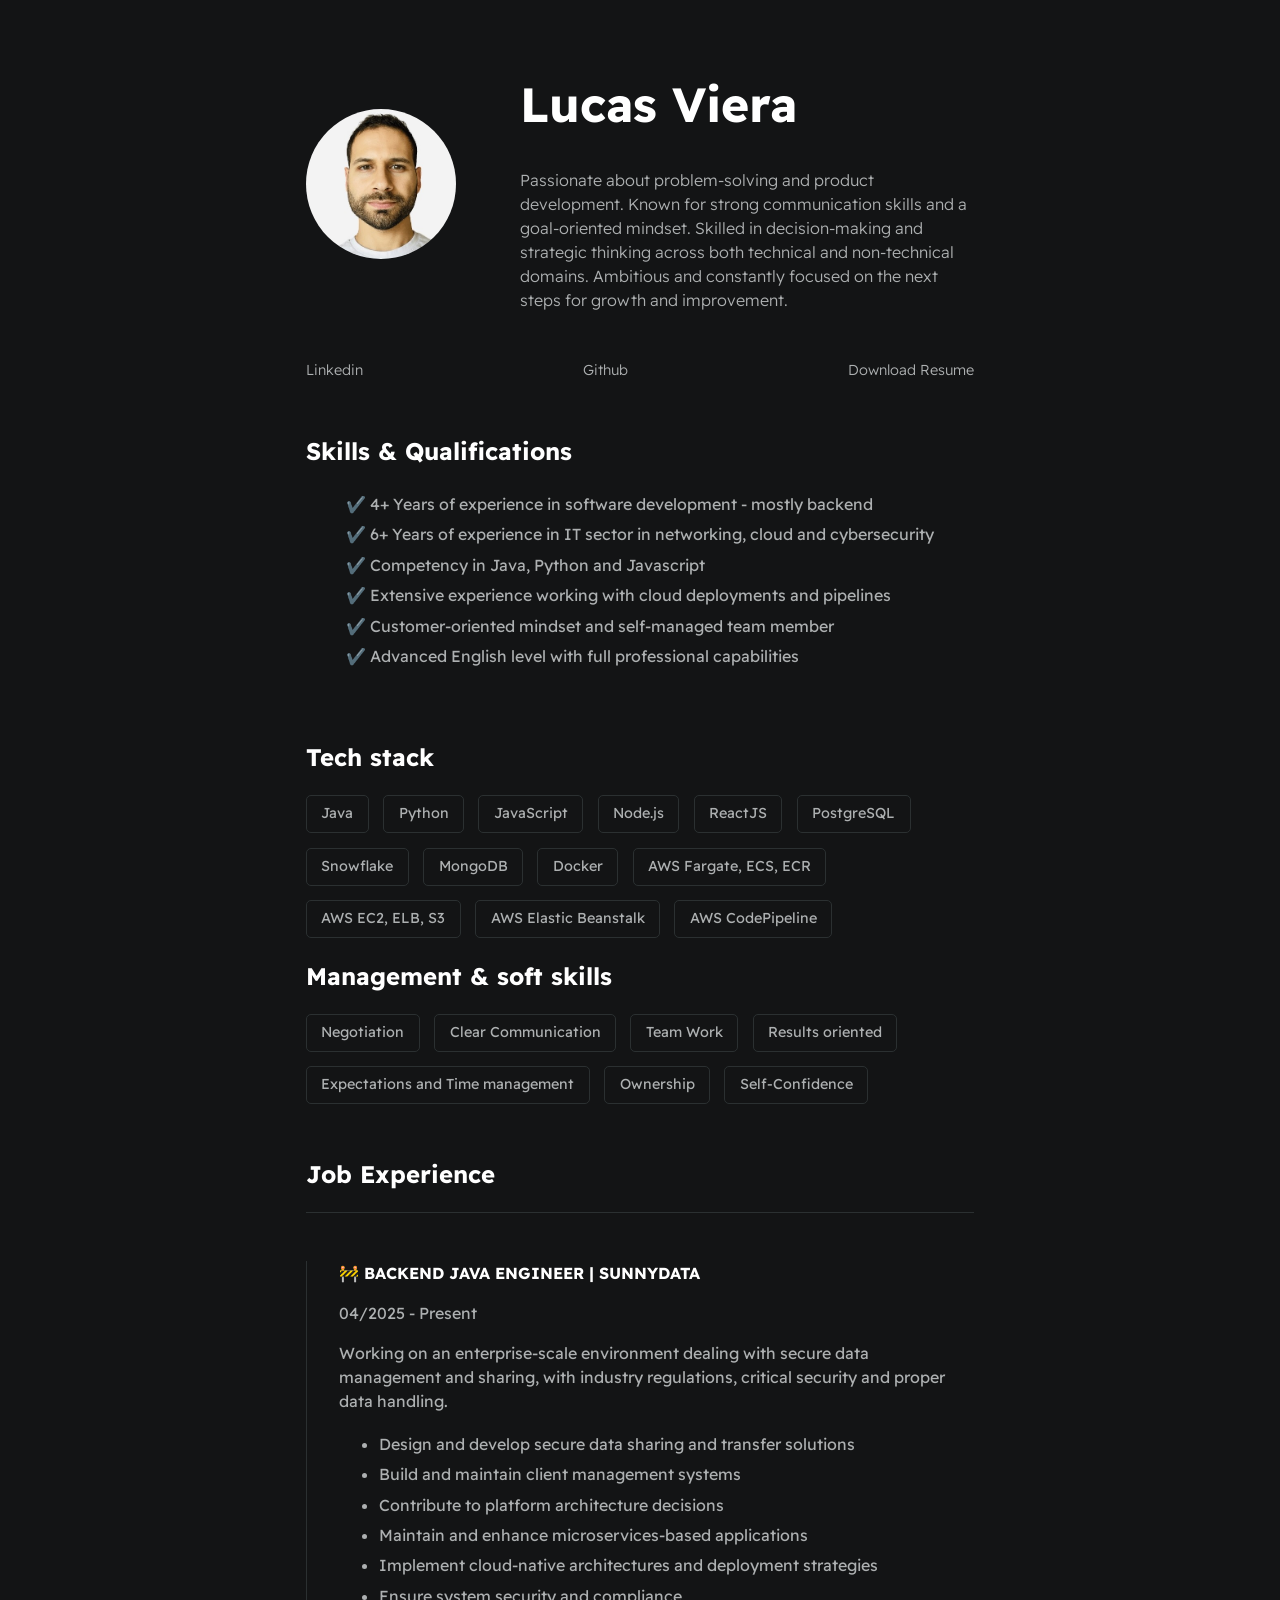
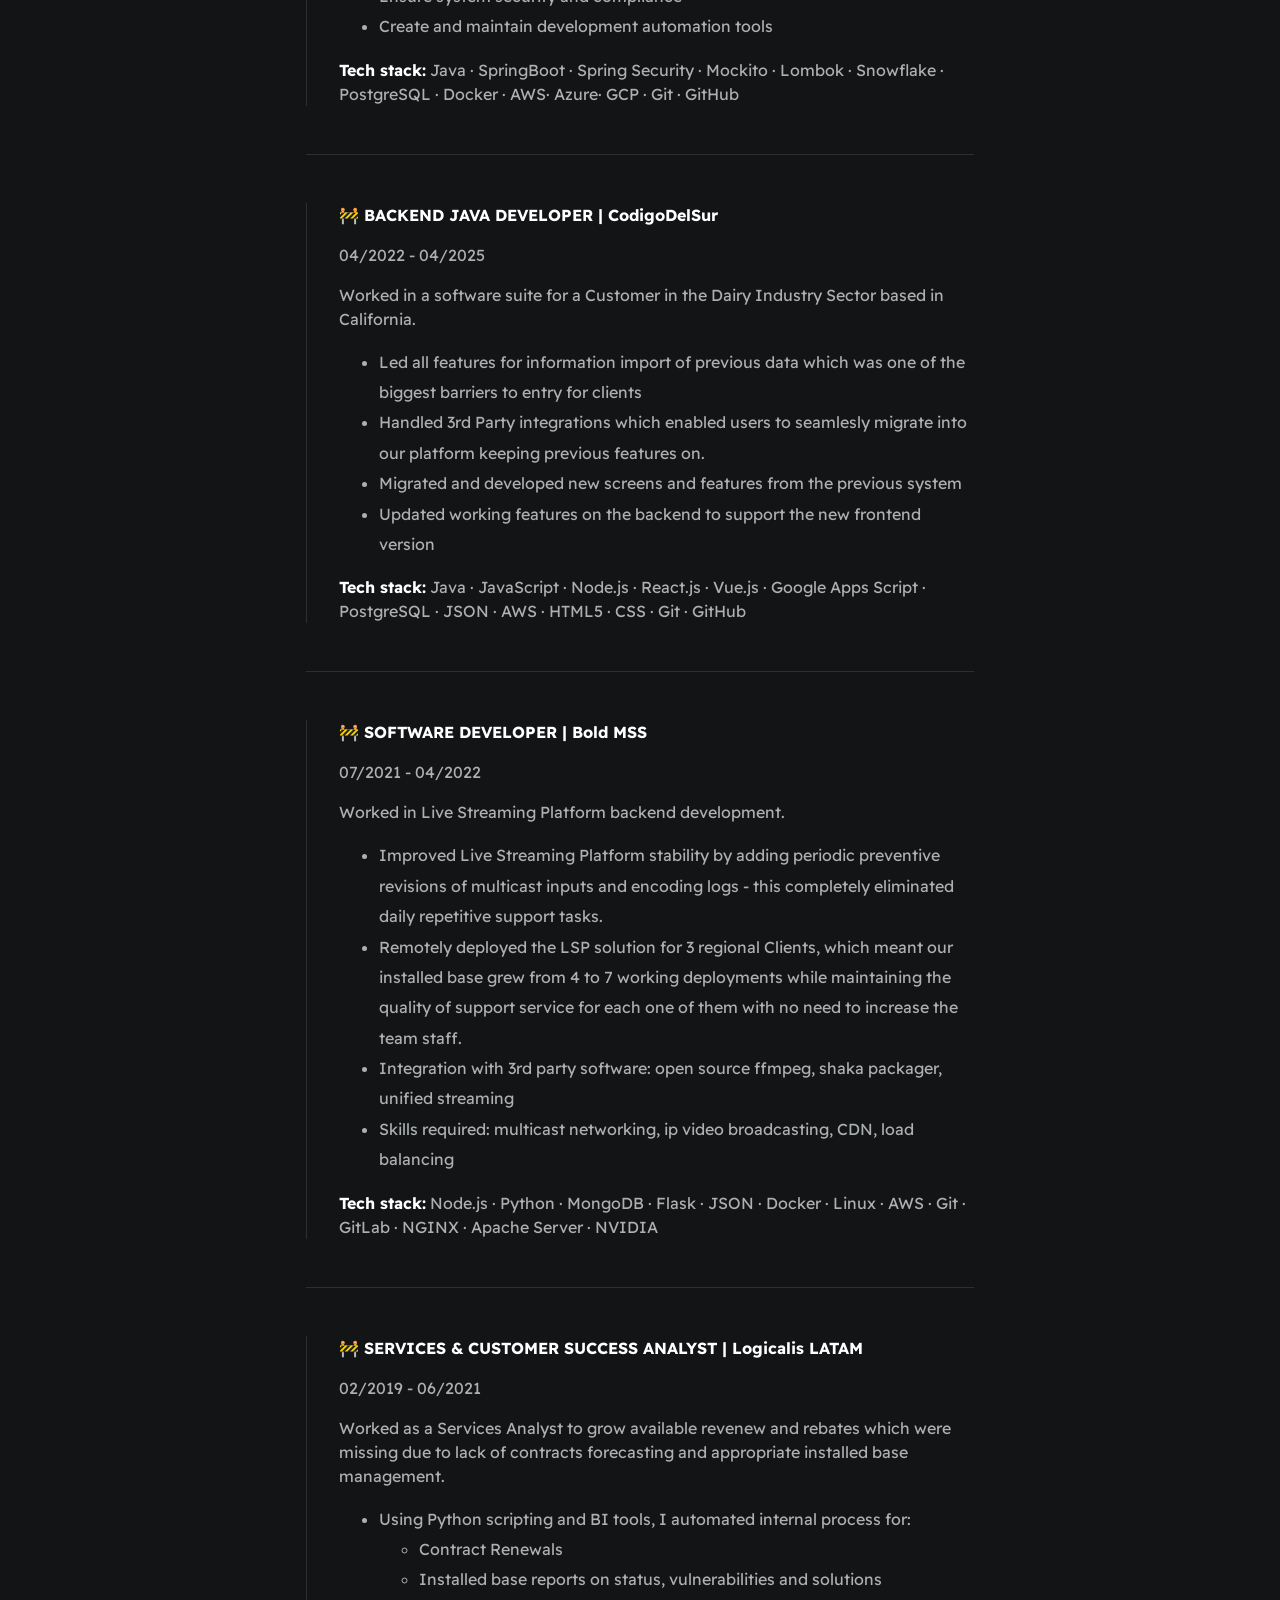
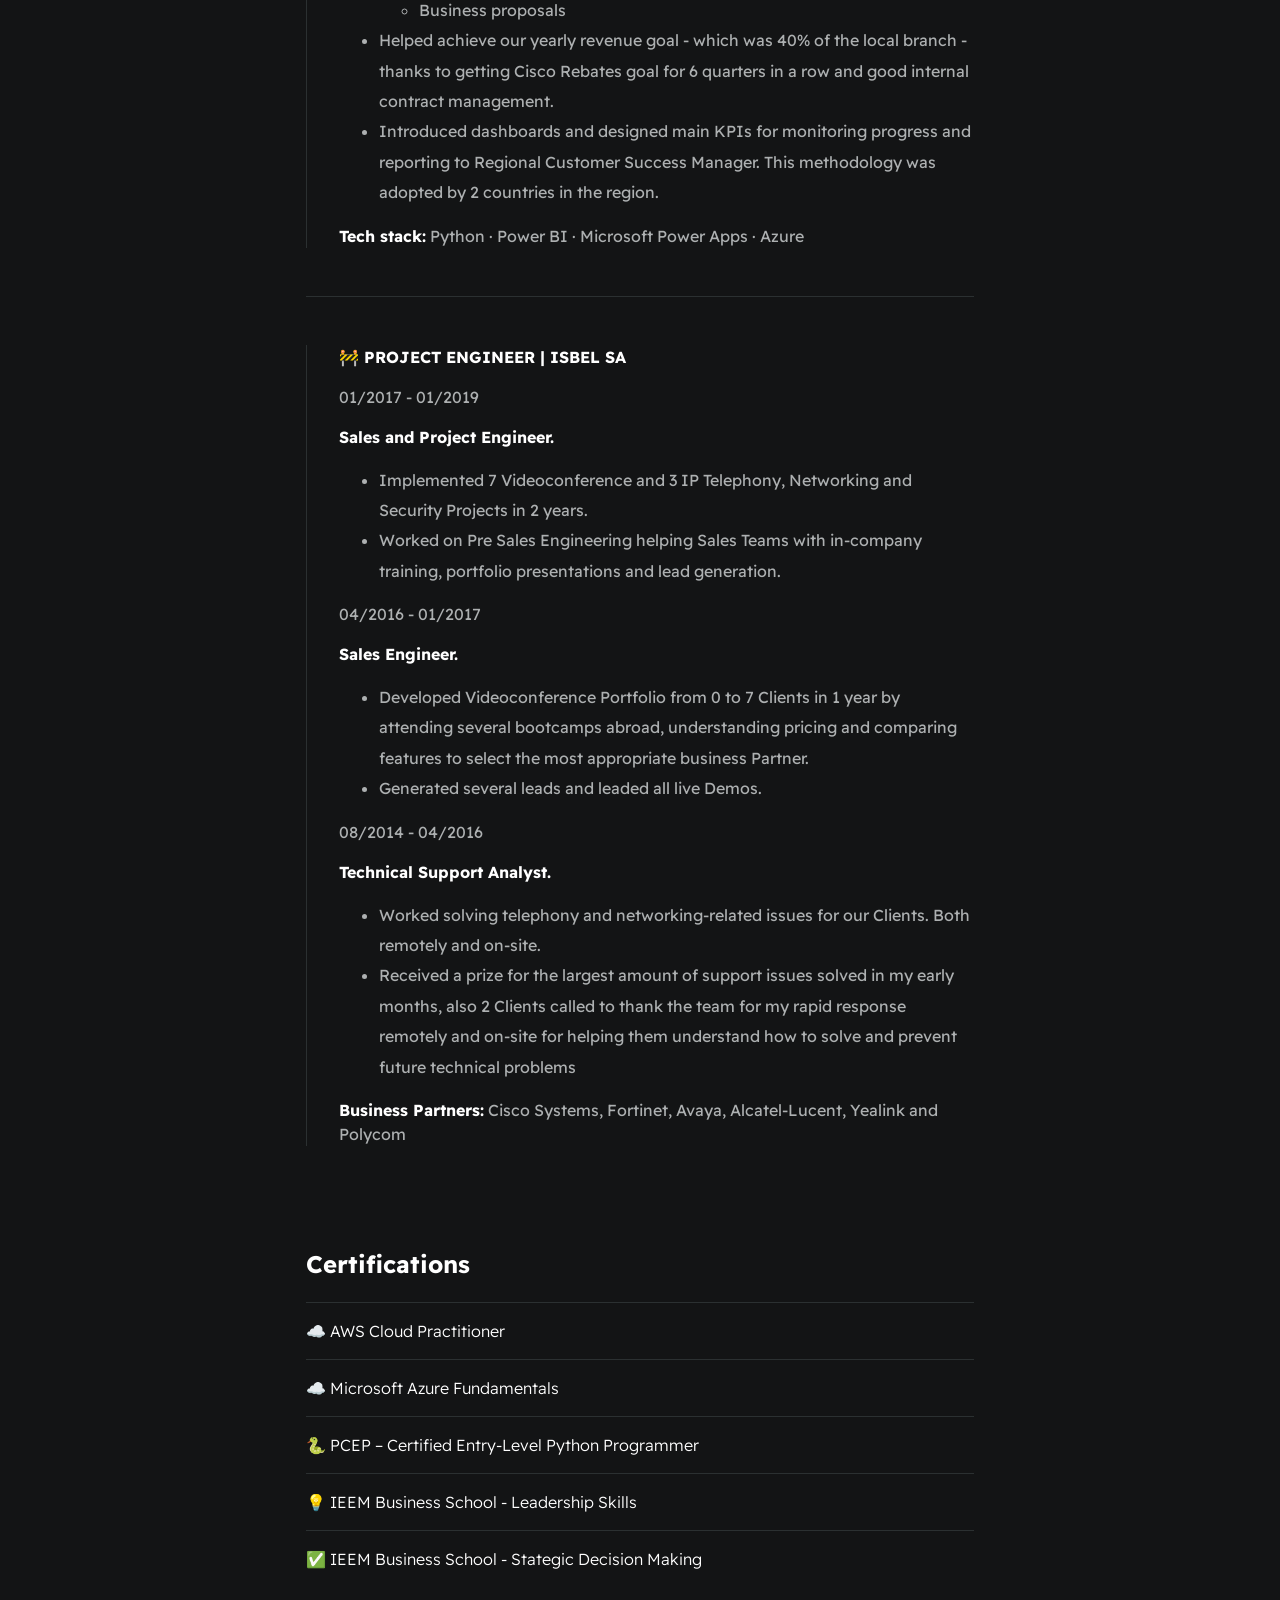
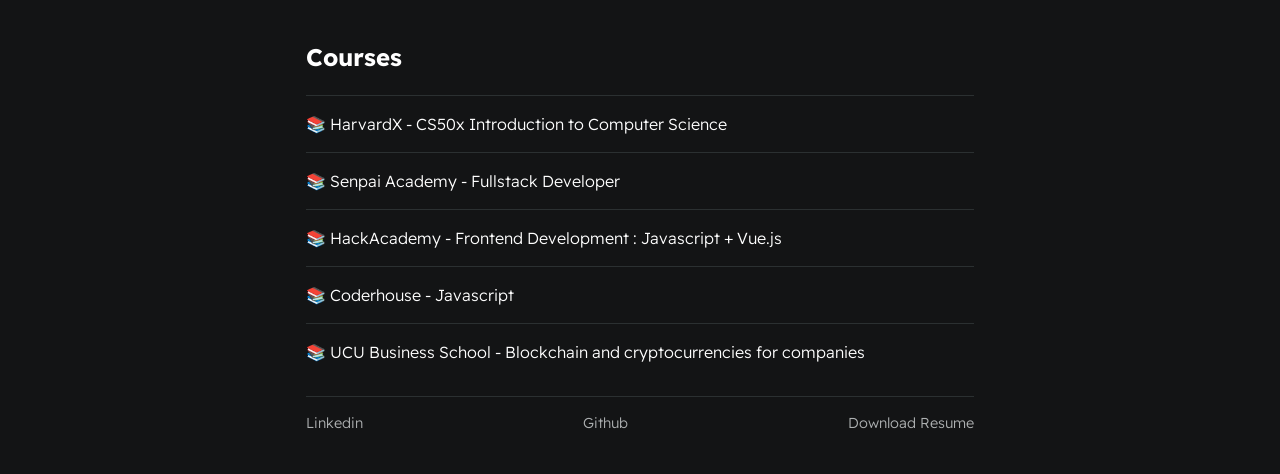
==== commit 606d3390: "Adapt wave errors" ====
--- a/index.html
+++ b/index.html
@@ -1,5 +1,5 @@
 <!DOCTYPE html>
-<html>
+<html lang="en">
 
 <head>
   <meta charset="utf-8">
@@ -14,7 +14,7 @@
   <div id="container--main">
 
     <section id="wrapper--hero" class="section--page">
-      <img id="profile-pic" src="./assets/images/profile.jpg">
+      <img id="profile-pic" src="./assets/images/profile.jpg" alt="Lucas Viera Profile Picture">
 
       <div>
         <h1 id="user-name">Lucas Viera</h1>
@@ -29,9 +29,7 @@
 
       <div id="socials--list">
         <a href="https://www.linkedin.com/in/lucasviera/" target="_blank">Linkedin</a>
-        <a href="#projects">Projects</a>
-
-        <a href="https://github.com/lucas-viera/" target="_blank">Github</a>
+       <a href="https://github.com/lucas-viera/" target="_blank">Github</a>
         <a href="https://drive.google.com/file/d/1hrDPfMMB82d6OZK_Mpbk3K0gI8w1cU_3/view?usp=sharing"
           target="_blank">Download Resume</a>
       </div>
@@ -215,45 +213,7 @@
 
       </div>
     </section>
-
-    <!--Projects -->
-    <section class="section--page" id="projects">
-      <h2>Personal Projects</h2>
-      <div class="card--project">
-        <a href="https://bit.ly/43yzSQU" target="_blank"><span>🏆 </span> Login with passport: project to test local
-          login with passport authentication middleware.</a>
-      </div>
-      <div class="card--project">
-        <a href="http://bit.ly/3JeGiMP" target="_blank"><span>🏆 </span> IP Checker: is a basic interface with a search
-          bar in which you
-          can lookup for an IP information. It uses Rapid API services.</a>
-      </div>
-
-      <div class="card--project">
-        <a href="http://bit.ly/3YkfXCK" target="_blank"><span>🏆 </span>AI Image Generator: this system will use OpenAI
-          to generate an
-          image based on user input.</a>
-      </div>
-
-      <div class="card--project">
-        <a href="https://bit.ly/3VcKr9b" target="_blank"><span>🏆 </span> Event photobook: is a design
-          which may be used
-          by phographers or artists to
-          showcase a events photo books online.</a>
-      </div>
-
-      <div class="card--project">
-        <a href="https://bit.ly/3CKxBHW" target="_blank"><span>🏆 </span> Vertical slider: a project which serves as an
-          image displayer with elegant animations. For example, it can be used as a Service Offering display for a
-          Company.</a>
-      </div>
-
-      <div class="card--project">
-        <a href="#"><span>🏗️ </span>Currently working on more complex projects to display.</a>
-      </div>
-
-    </section>
-
+    
     <!--Certifications -->
     <section class="section--page">
       <h2>Certifications</h2>
@@ -290,13 +250,6 @@
           Stategic Decision Making
         </a>
       </div>
-
-      <div class="card--study">
-        <a href="https://www.credential.net/663ff4b9-34c2-4268-8e99-527367ae2cbb" target="_blank"><span>💡 </span>IEEM
-          Business School -
-          Strategic Decisions</a>
-      </div>
-
     </section>
 
     <!--Courses -->
@@ -333,6 +286,17 @@
       </div>
 
     </section>
+    <div class="line-break"></div>
+
+    <section class="section--page">
+    
+      <div id="socials--list">
+        <a href="https://www.linkedin.com/in/lucasviera/" target="_blank">Linkedin</a>
+        <a href="https://github.com/lucas-viera/" target="_blank">Github</a>
+        <a href="https://drive.google.com/file/d/1hrDPfMMB82d6OZK_Mpbk3K0gI8w1cU_3/view?usp=sharing"
+          target="_blank">Download Resume</a>
+      </div>
+    </section>
 
   </div>
 
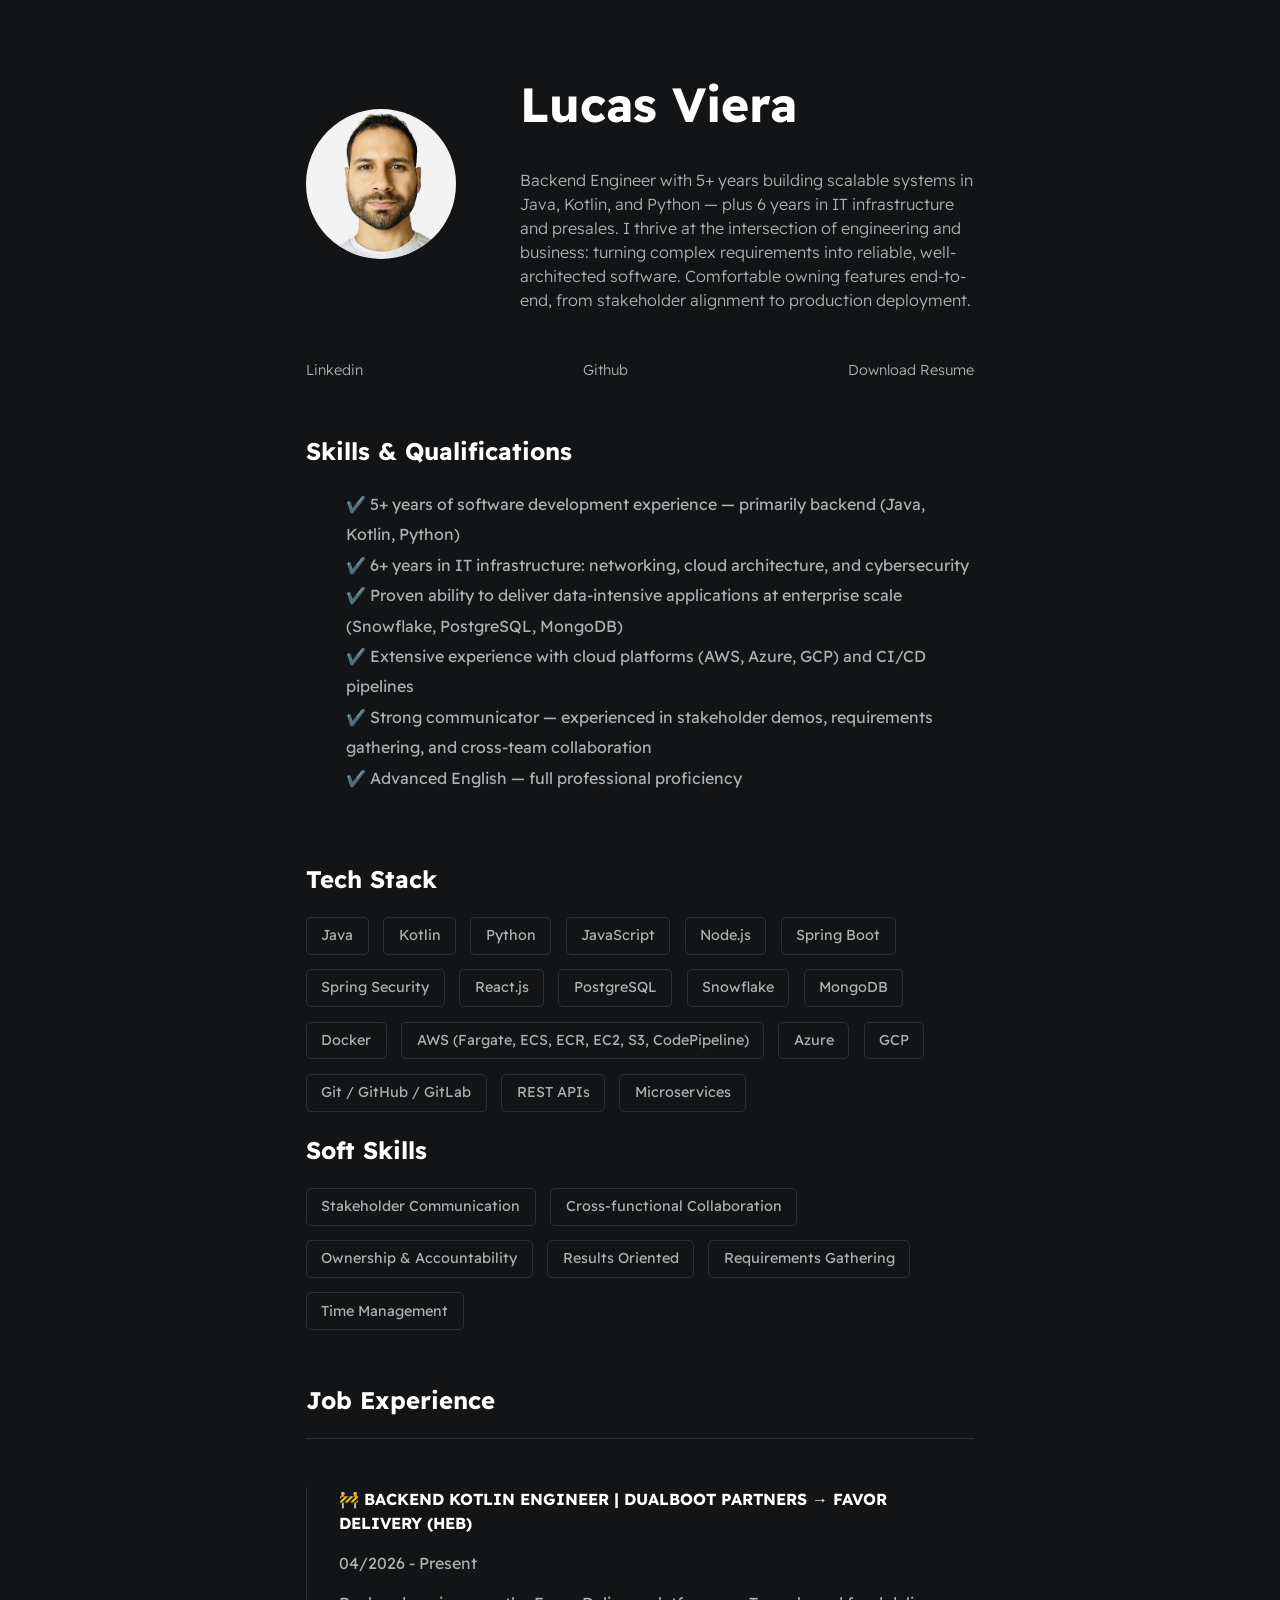
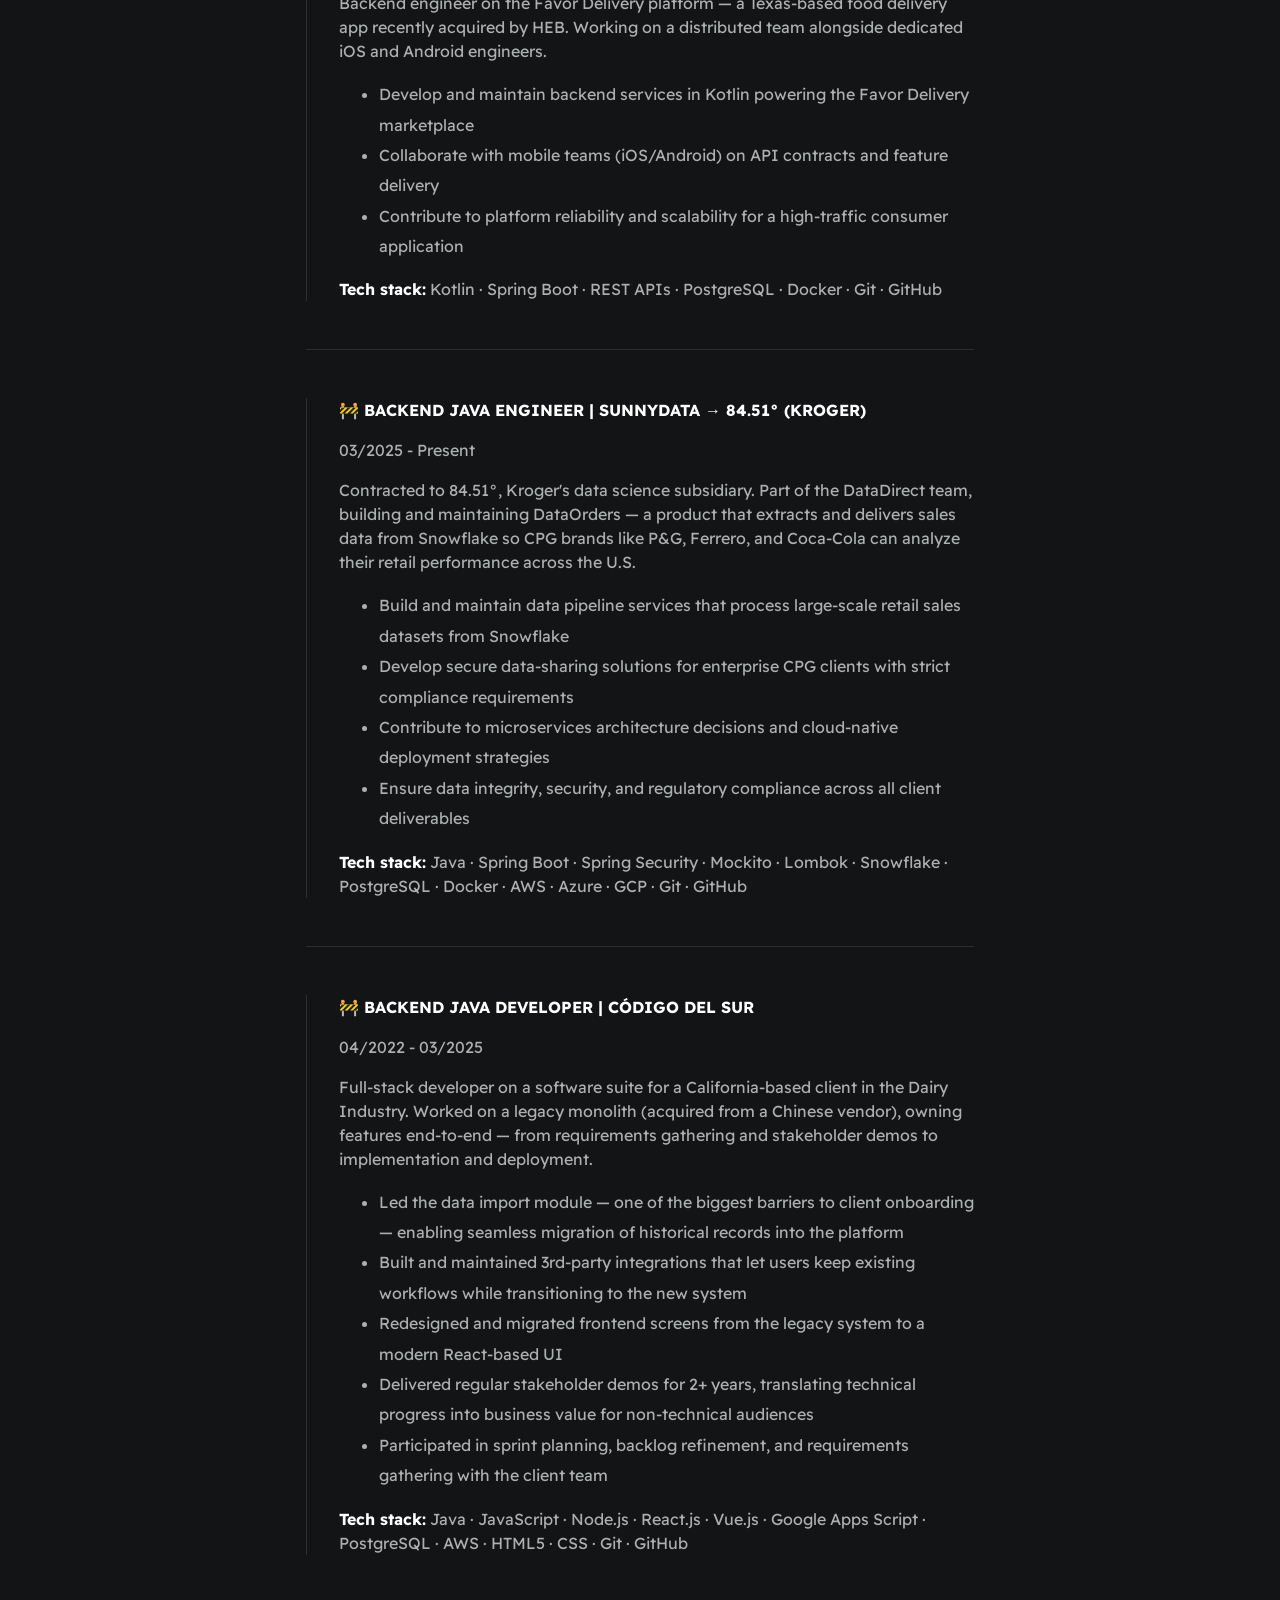
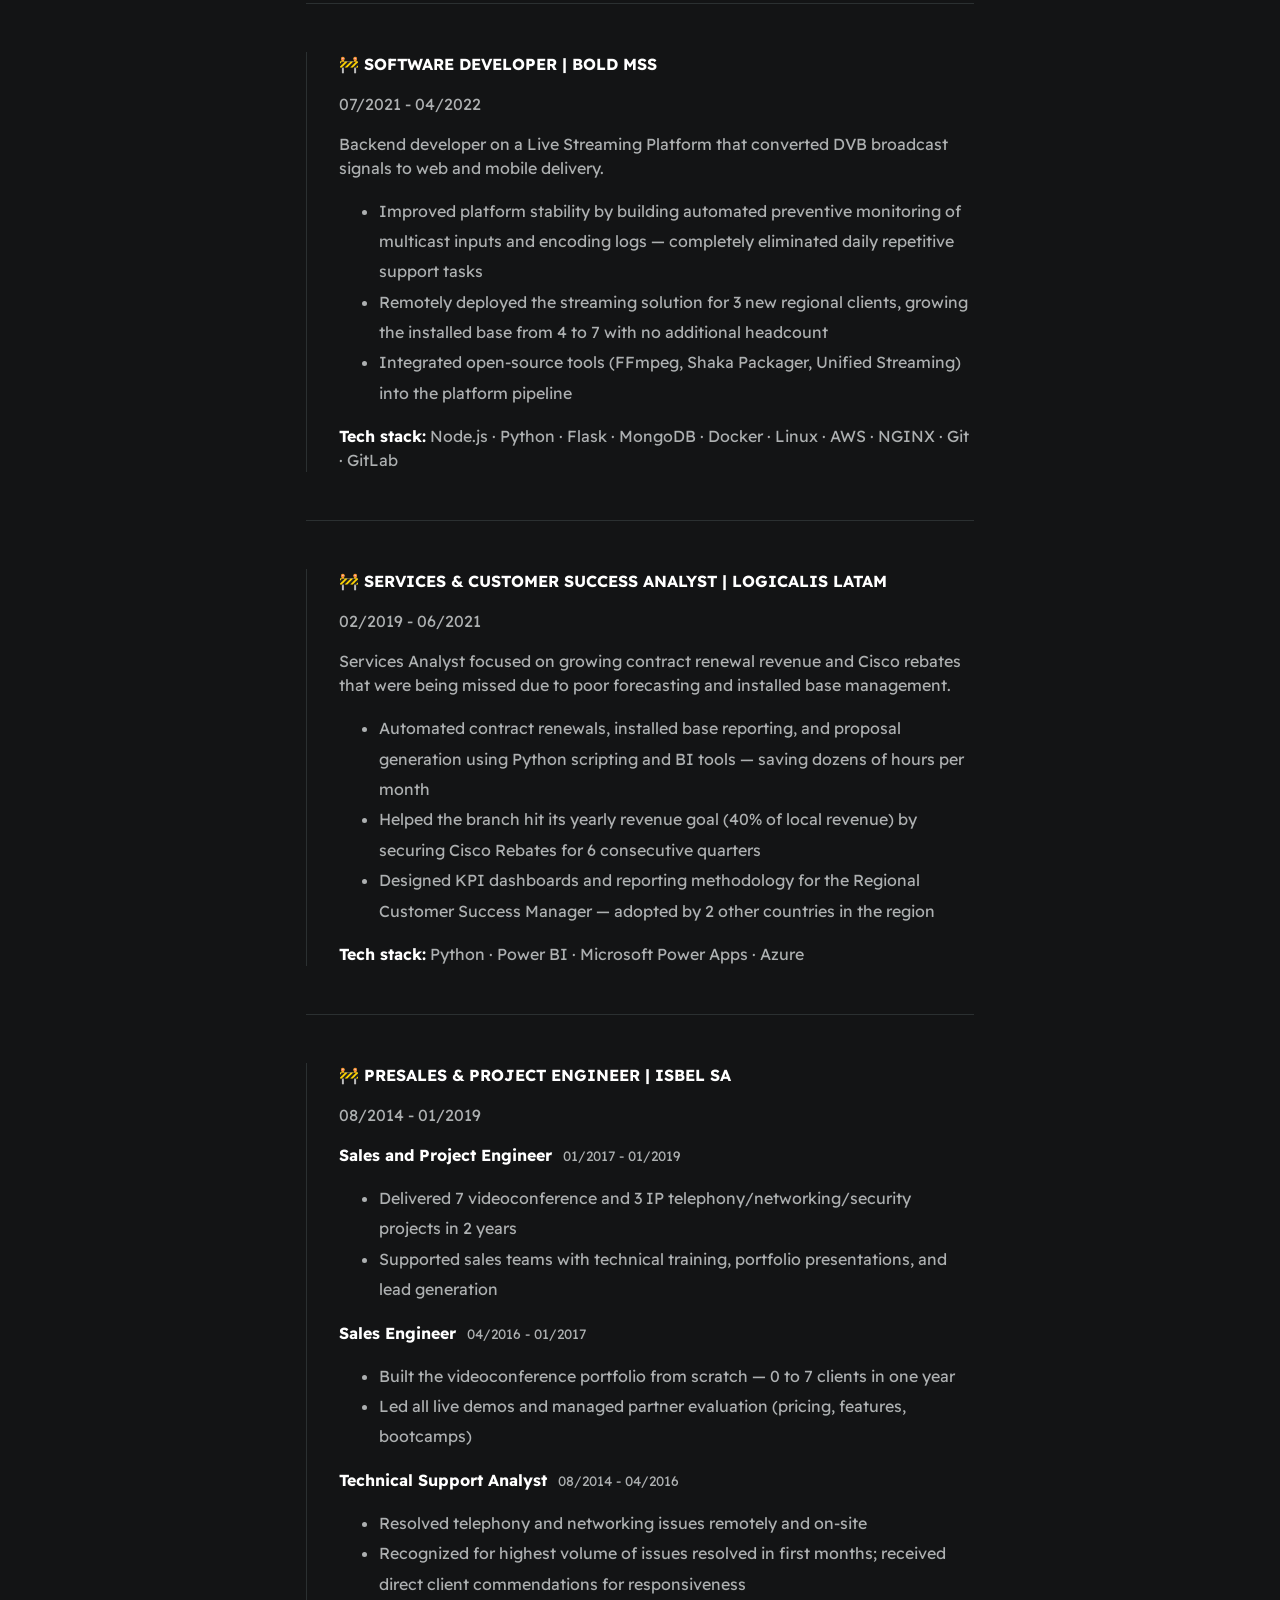
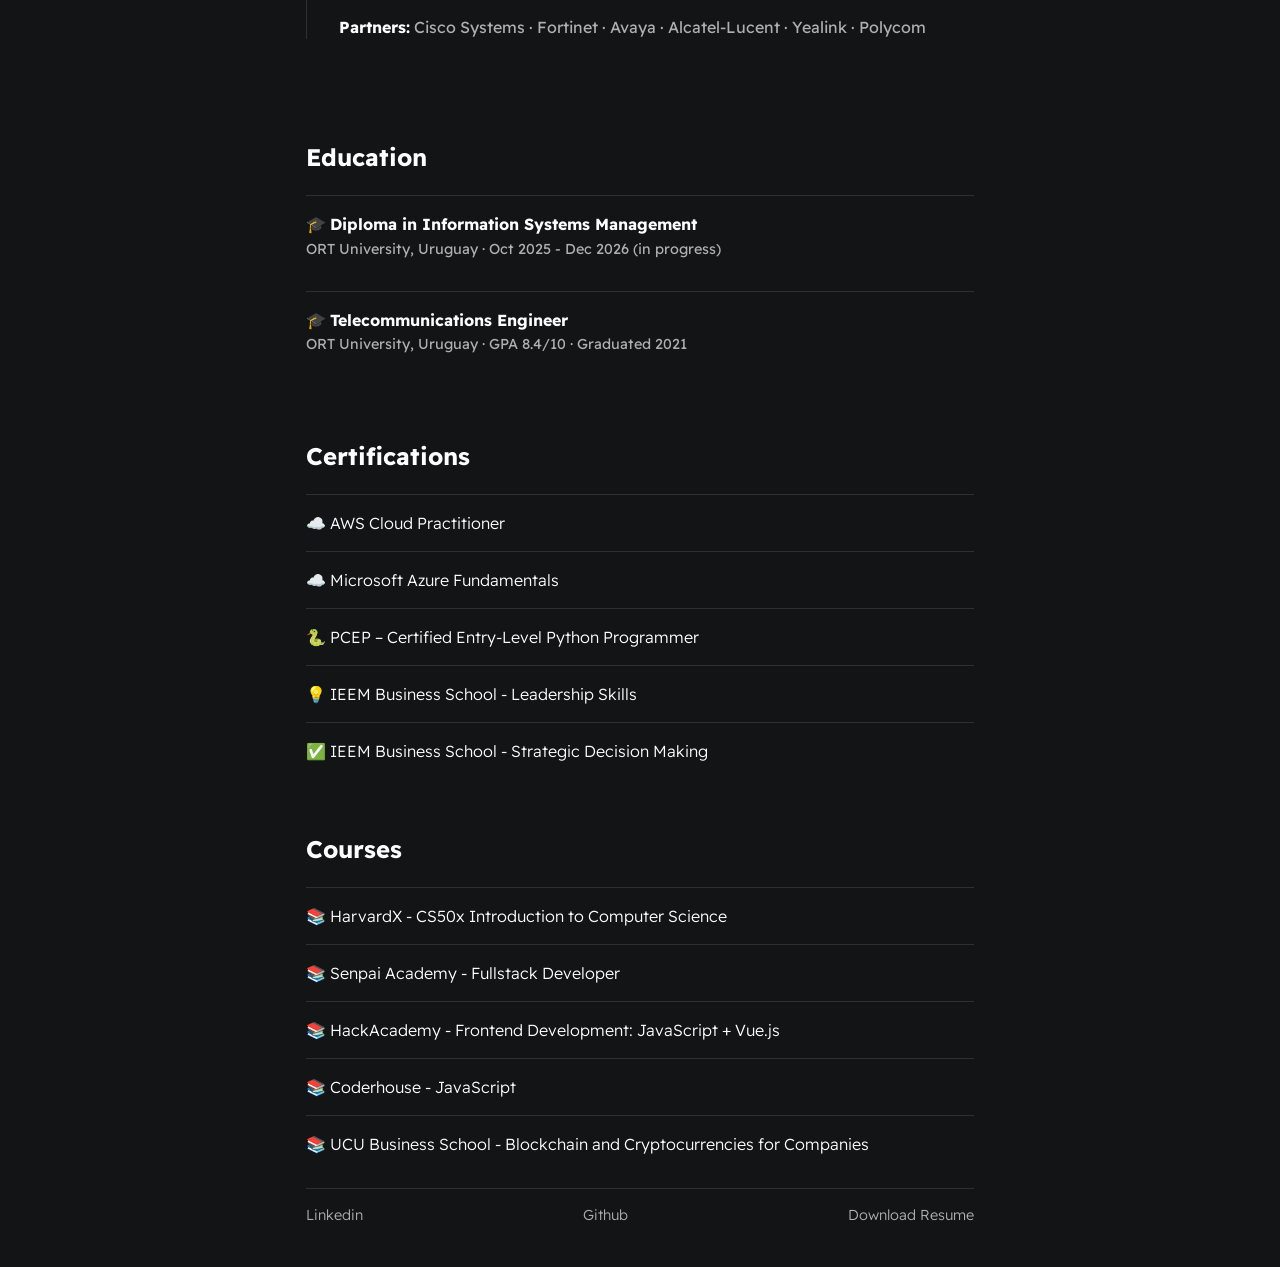
==== commit fd8720d3: "feat: update technical profile with new roles and improved content - Add DualBoot Partners / Favor D" ====
--- a/index.html
+++ b/index.html
@@ -4,8 +4,8 @@
 <head>
   <meta charset="utf-8">
   <meta http-equiv="X-UA-Compatible" content="IE=edge">
-  <title>Lucas Viera</title>
-  <meta name="description" content="">
+  <title>Lucas Viera — Backend Engineer</title>
+  <meta name="description" content="Lucas Viera — Backend Engineer with 5+ years in software development and 6+ years in IT infrastructure. Java, Kotlin, Python, Cloud.">
   <meta name="viewport" content="width=device-width, initial-scale=1">
   <link rel="stylesheet" href="./styles/style.css">
 </head>
@@ -18,19 +18,15 @@
 
       <div>
         <h1 id="user-name">Lucas Viera</h1>
-        <p id="bio">Passionate about problem-solving and product development. Known for strong communication skills and a goal-oriented
-        mindset. Skilled in decision-making and strategic thinking across both technical and non-technical domains. Ambitious
-        and constantly focused on the next steps for growth and improvement.</p>
-        <!--<p class="email" id="email">📧<a href="mailto:lucasviera22@gmail.com"> Email</a> </p> -->
-      </div>
-    </section>
-
-    <section class="section--page">
-
+        <p id="bio">Backend Engineer with 5+ years building scalable systems in Java, Kotlin, and Python — plus 6 years in IT infrastructure and presales. I thrive at the intersection of engineering and business: turning complex requirements into reliable, well-architected software. Comfortable owning features end-to-end, from stakeholder alignment to production deployment.</p>
+      </div>
+    </section>
+
+    <section class="section--page">
       <div id="socials--list">
         <a href="https://www.linkedin.com/in/lucasviera/" target="_blank">Linkedin</a>
-       <a href="https://github.com/lucas-viera/" target="_blank">Github</a>
-        <a href="https://drive.google.com/file/d/1hrDPfMMB82d6OZK_Mpbk3K0gI8w1cU_3/view?usp=sharing"
+        <a href="https://github.com/lucas-viera/" target="_blank">Github</a>
+        <a href="https://drive.google.com/file/d/1XmXs5poFnvVeruyzIGZbndujHyjXXCnV/view?usp=sharing"
           target="_blank">Download Resume</a>
       </div>
     </section>
@@ -38,141 +34,140 @@
     <section class="section--page">
       <h2>Skills & Qualifications</h2>
       <ul id="qualifications--list">
-        <li>✔️ 4+ Years of experience in software development - mostly backend</li>
-        <li>✔️ 6+ Years of experience in IT sector in networking, cloud and cybersecurity</li>
-        <li>✔️ Competency in Java, Python and Javascript</li>
-        <li>✔️ Extensive experience working with cloud deployments and pipelines</li>
-        <li>✔️ Customer-oriented mindset and self-managed team member</li>
-        <li>✔️ Advanced English level with full professional capabilities</li>
+        <li>✔️ 5+ years of software development experience — primarily backend (Java, Kotlin, Python)</li>
+        <li>✔️ 6+ years in IT infrastructure: networking, cloud architecture, and cybersecurity</li>
+        <li>✔️ Proven ability to deliver data-intensive applications at enterprise scale (Snowflake, PostgreSQL, MongoDB)</li>
+        <li>✔️ Extensive experience with cloud platforms (AWS, Azure, GCP) and CI/CD pipelines</li>
+        <li>✔️ Strong communicator — experienced in stakeholder demos, requirements gathering, and cross-team collaboration</li>
+        <li>✔️ Advanced English — full professional proficiency</li>
       </ul>
     </section>
 
     <section class="section--page">
-      <h2>Tech stack</h2>
+      <h2>Tech Stack</h2>
 
       <div id="wrapper--techstack__items">
         <div class="card--techstack"><span>Java</span></div>
+        <div class="card--techstack"><span>Kotlin</span></div>
         <div class="card--techstack"><span>Python</span></div>
         <div class="card--techstack"><span>JavaScript</span></div>
         <div class="card--techstack"><span>Node.js</span></div>
-        <div class="card--techstack"><span>ReactJS</span></div>
+        <div class="card--techstack"><span>Spring Boot</span></div>
+        <div class="card--techstack"><span>Spring Security</span></div>
+        <div class="card--techstack"><span>React.js</span></div>
         <div class="card--techstack"><span>PostgreSQL</span></div>
         <div class="card--techstack"><span>Snowflake</span></div>
         <div class="card--techstack"><span>MongoDB</span></div>
         <div class="card--techstack"><span>Docker</span></div>
-        <div class="card--techstack"><span>AWS Fargate, ECS, ECR</span></div>
-        <div class="card--techstack"><span>AWS EC2, ELB, S3</span></div>
-        <div class="card--techstack"> <span>AWS Elastic Beanstalk</span></div>
-        <div class="card--techstack"> <span>AWS CodePipeline</span></div>
-
-      </div>
-
-      <h2>Management & soft skills</h2>
+        <div class="card--techstack"><span>AWS (Fargate, ECS, ECR, EC2, S3, CodePipeline)</span></div>
+        <div class="card--techstack"><span>Azure</span></div>
+        <div class="card--techstack"><span>GCP</span></div>
+        <div class="card--techstack"><span>Git / GitHub / GitLab</span></div>
+        <div class="card--techstack"><span>REST APIs</span></div>
+        <div class="card--techstack"><span>Microservices</span></div>
+      </div>
+
+      <h2>Soft Skills</h2>
       <div id="wrapper--softskills__items">
-        <div class="card--softskills"><span>Negotiation</span></div>
-        <div class="card--softskills"><span>Clear Communication</span></div>
-        <div class="card--softskills"><span>Team Work</span></div>
-        <div class="card--softskills"><span>Results oriented</span></div>
-        <div class="card--softskills"><span>Expectations and Time management </span></div>
-        <div class="card--softskills"><span>Ownership</span></div>
-        <div class="card--softskills"><span>Self-Confidence</span></div>
+        <div class="card--softskills"><span>Stakeholder Communication</span></div>
+        <div class="card--softskills"><span>Cross-functional Collaboration</span></div>
+        <div class="card--softskills"><span>Ownership & Accountability</span></div>
+        <div class="card--softskills"><span>Results Oriented</span></div>
+        <div class="card--softskills"><span>Requirements Gathering</span></div>
+        <div class="card--softskills"><span>Time Management</span></div>
       </div>
     </section>
 
     <!--Experience -->
     <section id="work-history-wrapper" class="section--page">
       <h2>Job Experience</h2>
-      
-      <div class="line-break"></div>
-      <div class="card--work-history">
-        <strong>🚧 BACKEND JAVA ENGINEER | SUNNYDATA</strong>
-        <p>04/2025 - Present</p>
-      
-        <p>Working on an enterprise-scale environment dealing with secure data management and sharing, with industry regulations,
-        critical security and proper data handling.</p>
-      
-        <ul>
-          <li>Design and develop secure data sharing and transfer solutions</li>
-          <li>Build and maintain client management systems</li>
-          <li>Contribute to platform architecture decisions</li>
-          <li>Maintain and enhance microservices-based applications</li>
-          <li>Implement cloud-native architectures and deployment strategies</li>
-          <li>Ensure system security and compliance</li>
-          <li>Create and maintain development automation tools</li>
-      
-        </ul>
-      
-        <p><strong>Tech stack:</strong> Java · SpringBoot · Spring Security · Mockito · Lombok · Snowflake · PostgreSQL · Docker · AWS· Azure· GCP · Git · GitHub</p>
-      </div>
-
-      <div class="line-break"></div>
-      <div class="card--work-history">
-        <strong>🚧 BACKEND JAVA DEVELOPER | CodigoDelSur</strong>
-        <p>04/2022 - 04/2025</p>
-
-        <p>Worked in a software suite for a Customer in the Dairy Industry Sector based in California.</p>
-
-        <ul>
-          <li>Led all features for information import of previous data which was one of the biggest barriers to
-            entry for clients</li>
-          <li>Handled 3rd Party integrations which enabled users to seamlesly migrate into our platform keeping previous
-            features on.</li>
-          <li>Migrated and developed new screens and features from the previous system</li>
-          <li>Updated working features on the backend to support the new frontend version</li>
-
-        </ul>
-
-        <p><strong>Tech stack:</strong> Java · JavaScript · Node.js · React.js · Vue.js · Google Apps Script ·
-          PostgreSQL ·
-          JSON · AWS · HTML5 · CSS · Git · GitHub</p>
-      </div>
-
-      <div class="line-break"></div>
-
-      <div class="card--work-history">
-        <strong>🚧 SOFTWARE DEVELOPER | Bold MSS</strong>
+
+      <div class="line-break"></div>
+      <div class="card--work-history">
+        <strong>🚧 BACKEND KOTLIN ENGINEER | DUALBOOT PARTNERS → FAVOR DELIVERY (HEB)</strong>
+        <p>04/2026 - Present</p>
+
+        <p>Backend engineer on the Favor Delivery platform — a Texas-based food delivery app recently acquired by HEB.
+        Working on a distributed team alongside dedicated iOS and Android engineers.</p>
+
+        <ul>
+          <li>Develop and maintain backend services in Kotlin powering the Favor Delivery marketplace</li>
+          <li>Collaborate with mobile teams (iOS/Android) on API contracts and feature delivery</li>
+          <li>Contribute to platform reliability and scalability for a high-traffic consumer application</li>
+        </ul>
+
+        <p><strong>Tech stack:</strong> Kotlin · Spring Boot · REST APIs · PostgreSQL · Docker · Git · GitHub</p>
+      </div>
+
+      <div class="line-break"></div>
+      <div class="card--work-history">
+        <strong>🚧 BACKEND JAVA ENGINEER | SUNNYDATA → 84.51° (KROGER)</strong>
+        <p>03/2025 - Present</p>
+
+        <p>Contracted to 84.51°, Kroger's data science subsidiary. Part of the DataDirect team, building and maintaining
+        DataOrders — a product that extracts and delivers sales data from Snowflake so CPG brands like P&G, Ferrero, and
+        Coca-Cola can analyze their retail performance across the U.S.</p>
+
+        <ul>
+          <li>Build and maintain data pipeline services that process large-scale retail sales datasets from Snowflake</li>
+          <li>Develop secure data-sharing solutions for enterprise CPG clients with strict compliance requirements</li>
+          <li>Contribute to microservices architecture decisions and cloud-native deployment strategies</li>
+          <li>Ensure data integrity, security, and regulatory compliance across all client deliverables</li>
+        </ul>
+
+        <p><strong>Tech stack:</strong> Java · Spring Boot · Spring Security · Mockito · Lombok · Snowflake · PostgreSQL · Docker · AWS · Azure · GCP · Git · GitHub</p>
+      </div>
+
+      <div class="line-break"></div>
+      <div class="card--work-history">
+        <strong>🚧 BACKEND JAVA DEVELOPER | CÓDIGO DEL SUR</strong>
+        <p>04/2022 - 03/2025</p>
+
+        <p>Full-stack developer on a software suite for a California-based client in the Dairy Industry. Worked on a legacy monolith
+        (acquired from a Chinese vendor), owning features end-to-end — from requirements gathering and stakeholder demos to
+        implementation and deployment.</p>
+
+        <ul>
+          <li>Led the data import module — one of the biggest barriers to client onboarding — enabling seamless migration of historical records into the platform</li>
+          <li>Built and maintained 3rd-party integrations that let users keep existing workflows while transitioning to the new system</li>
+          <li>Redesigned and migrated frontend screens from the legacy system to a modern React-based UI</li>
+          <li>Delivered regular stakeholder demos for 2+ years, translating technical progress into business value for non-technical audiences</li>
+          <li>Participated in sprint planning, backlog refinement, and requirements gathering with the client team</li>
+        </ul>
+
+        <p><strong>Tech stack:</strong> Java · JavaScript · Node.js · React.js · Vue.js · Google Apps Script · PostgreSQL · AWS · HTML5 · CSS · Git · GitHub</p>
+      </div>
+
+      <div class="line-break"></div>
+
+      <div class="card--work-history">
+        <strong>🚧 SOFTWARE DEVELOPER | BOLD MSS</strong>
         <p>07/2021 - 04/2022</p>
 
-        <p>Worked in Live Streaming Platform backend development.</p>
-
-        <ul>
-          <li>Improved Live Streaming Platform stability by adding periodic preventive revisions of multicast inputs and
-            encoding logs - this completely eliminated daily repetitive
-            support tasks.</li>
-          <li>Remotely deployed the LSP solution for 3 regional Clients, which meant our installed base grew from 4 to 7
-            working deployments while maintaining the quality of support service for each one of them with no need to
-            increase the team staff.
-          </li>
-          <li>Integration with 3rd party software: open source ffmpeg, shaka packager, unified streaming</li>
-          <li>Skills required: multicast networking, ip video broadcasting, CDN, load balancing</li>
-        </ul>
-
-        <p><strong>Tech stack:</strong> Node.js · Python · MongoDB · Flask · JSON · Docker · Linux · AWS · Git · GitLab
-          ·
-          NGINX · Apache Server · NVIDIA</p>
-      </div>
-
-      <div class="line-break"></div>
-
-      <div class="card--work-history">
-        <strong>🚧 SERVICES & CUSTOMER SUCCESS ANALYST | Logicalis LATAM</strong>
+        <p>Backend developer on a Live Streaming Platform that converted DVB broadcast signals to web and mobile delivery.</p>
+
+        <ul>
+          <li>Improved platform stability by building automated preventive monitoring of multicast inputs and encoding logs — completely eliminated daily repetitive support tasks</li>
+          <li>Remotely deployed the streaming solution for 3 new regional clients, growing the installed base from 4 to 7 with no additional headcount</li>
+          <li>Integrated open-source tools (FFmpeg, Shaka Packager, Unified Streaming) into the platform pipeline</li>
+        </ul>
+
+        <p><strong>Tech stack:</strong> Node.js · Python · Flask · MongoDB · Docker · Linux · AWS · NGINX · Git · GitLab</p>
+      </div>
+
+      <div class="line-break"></div>
+
+      <div class="card--work-history">
+        <strong>🚧 SERVICES & CUSTOMER SUCCESS ANALYST | LOGICALIS LATAM</strong>
         <p>02/2019 - 06/2021</p>
 
-        <p>Worked as a Services Analyst to grow available revenew and rebates which were missing due to lack of
-          contracts forecasting and appropriate installed base management.</p>
-
-        <ul>
-          <li>Using Python scripting and BI tools, I automated internal process for:
-            <ul>
-              <li>Contract Renewals</li>
-              <li>Installed base reports on status, vulnerabilities and solutions</li>
-              <li>Business proposals</li>
-            </ul>
-          </li>
-          <li>Helped achieve our yearly revenue goal - which was 40% of the local branch - thanks to getting Cisco
-            Rebates goal for 6 quarters in a row and good internal contract management.</li>
-          <li>Introduced dashboards and designed main KPIs for monitoring progress and reporting to Regional
-            Customer Success Manager. This methodology was adopted by 2 countries in the region.</li>
+        <p>Services Analyst focused on growing contract renewal revenue and Cisco rebates that were being missed
+        due to poor forecasting and installed base management.</p>
+
+        <ul>
+          <li>Automated contract renewals, installed base reporting, and proposal generation using Python scripting and BI tools — saving dozens of hours per month</li>
+          <li>Helped the branch hit its yearly revenue goal (40% of local revenue) by securing Cisco Rebates for 6 consecutive quarters</li>
+          <li>Designed KPI dashboards and reporting methodology for the Regional Customer Success Manager — adopted by 2 other countries in the region</li>
         </ul>
 
         <p><strong>Tech stack:</strong> Python · Power BI · Microsoft Power Apps · Azure</p>
@@ -181,74 +176,71 @@
       <div class="line-break"></div>
 
       <div class="card--work-history">
-        <strong>🚧 PROJECT ENGINEER | ISBEL SA</strong>
-        <p>01/2017 - 01/2019</p>
-        <p><strong>Sales and Project Engineer.</strong></p>
-        <ul>
-          <li>Implemented 7 Videoconference and 3 IP Telephony, Networking and Security Projects in 2 years.</li>
-          <li>Worked on Pre Sales Engineering helping Sales Teams with in-company training, portfolio presentations and
-            lead generation.
-          </li>
-
-        </ul>
-
-        <p>04/2016 - 01/2017</p>
-        <p><strong>Sales Engineer.</strong></p>
-        <ul>
-          <li>Developed Videoconference Portfolio from 0 to 7 Clients in 1 year by attending several bootcamps abroad,
-            understanding pricing and comparing features to select the most appropriate business Partner.</li>
-          <li>Generated several leads and leaded all live Demos.</li>
-        </ul>
-
-        <p>08/2014 - 04/2016</p>
-        <p><strong>Technical Support Analyst.</strong></p>
-        <ul>
-          <li>Worked solving telephony and networking-related issues for our Clients. Both remotely and on-site.</li>
-          <li>Received a prize for the largest amount of support issues solved in my early months, also 2 Clients called
-            to thank the team for my rapid response remotely and on-site for helping them understand how to solve and
-            prevent future technical problems</li>
-        </ul>
-
-        <p><strong>Business Partners:</strong> Cisco Systems, Fortinet, Avaya, Alcatel-Lucent, Yealink and Polycom</p>
-
-      </div>
-    </section>
-    
+        <strong>🚧 PRESALES & PROJECT ENGINEER | ISBEL SA</strong>
+        <p>08/2014 - 01/2019</p>
+
+        <p><strong>Sales and Project Engineer</strong> <span class="date-range">01/2017 - 01/2019</span></p>
+        <ul>
+          <li>Delivered 7 videoconference and 3 IP telephony/networking/security projects in 2 years</li>
+          <li>Supported sales teams with technical training, portfolio presentations, and lead generation</li>
+        </ul>
+
+        <p><strong>Sales Engineer</strong> <span class="date-range">04/2016 - 01/2017</span></p>
+        <ul>
+          <li>Built the videoconference portfolio from scratch — 0 to 7 clients in one year</li>
+          <li>Led all live demos and managed partner evaluation (pricing, features, bootcamps)</li>
+        </ul>
+
+        <p><strong>Technical Support Analyst</strong> <span class="date-range">08/2014 - 04/2016</span></p>
+        <ul>
+          <li>Resolved telephony and networking issues remotely and on-site</li>
+          <li>Recognized for highest volume of issues resolved in first months; received direct client commendations for responsiveness</li>
+        </ul>
+
+        <p><strong>Partners:</strong> Cisco Systems · Fortinet · Avaya · Alcatel-Lucent · Yealink · Polycom</p>
+      </div>
+    </section>
+
+    <!--Education -->
+    <section class="section--page">
+      <h2>Education</h2>
+
+      <div class="card--study">
+        <span>🎓 </span><strong>Diploma in Information Systems Management</strong>
+        <p class="education-detail">ORT University, Uruguay · Oct 2025 - Dec 2026 (in progress)</p>
+      </div>
+
+      <div class="card--study">
+        <span>🎓 </span><strong>Telecommunications Engineer</strong>
+        <p class="education-detail">ORT University, Uruguay · GPA 8.4/10 · Graduated 2021</p>
+      </div>
+    </section>
+
     <!--Certifications -->
     <section class="section--page">
       <h2>Certifications</h2>
 
       <div class="card--study">
         <a href="https://www.credly.com/badges/3f64f725-98a3-4f17-8c44-dce176bc8556/linked_in_profile"
-          target="_blank"><span>☁️
-          </span>AWS Cloud Practitioner
-        </a>
+          target="_blank"><span>☁️ </span>AWS Cloud Practitioner</a>
       </div>
 
       <div class="card--study">
         <a href="https://www.credly.com/badges/2ade4adb-2ae9-43e5-8652-2c4a2982ef8c/linked_in_profile"
-          target="_blank"><span>☁️
-          </span>Microsoft Azure Fundamentals
-        </a>
+          target="_blank"><span>☁️ </span>Microsoft Azure Fundamentals</a>
       </div>
 
       <div class="card--study">
         <a href="https://www.credly.com/badges/944e1434-1979-49d3-921e-81609b220112?source=linked_in_profile"
-          target="_blank"><span>🐍
-          </span>PCEP – Certified Entry-Level Python Programmer</a>
-      </div>
-
-      <div class="card--study">
-        <a href="https://www.credential.net/6d99adf1-8eaf-4027-b823-a78021598fda" target="_blank"><span>💡 </span>IEEM
-          Business School -
-          Leadership
-          Skills</a>
-      </div>
-      
-      <div class="card--study">
-        <a href="https://www.credential.net/663ff4b9-34c2-4268-8e99-527367ae2cbb"><span>✅ </span>IEEM Business School -
-          Stategic Decision Making
-        </a>
+          target="_blank"><span>🐍 </span>PCEP – Certified Entry-Level Python Programmer</a>
+      </div>
+
+      <div class="card--study">
+        <a href="https://www.credential.net/6d99adf1-8eaf-4027-b823-a78021598fda" target="_blank"><span>💡 </span>IEEM Business School - Leadership Skills</a>
+      </div>
+
+      <div class="card--study">
+        <a href="https://www.credential.net/663ff4b9-34c2-4268-8e99-527367ae2cbb" target="_blank"><span>✅ </span>IEEM Business School - Strategic Decision Making</a>
       </div>
     </section>
 
@@ -257,43 +249,36 @@
       <h2>Courses</h2>
       <div class="card--study">
         <a href="https://certificates.cs50.io/78c2086f-100d-41ac-a849-ed6c81a37663.pdf?size=letter"
-          target="_blank"><span>📚
-          </span>HarvardX - CS50x Introduction to Computer Science</a>
+          target="_blank"><span>📚 </span>HarvardX - CS50x Introduction to Computer Science</a>
       </div>
 
       <div class="card--study">
         <a href="https://www.linkedin.com/in/lucasviera/details/education/1635506073857/single-media-viewer/?profileId=ACoAAAqS0_QB6sUlKl14nCJuX2BFuL80bIvxp7k"
-          target="_blank"><span>📚
-          </span>Senpai Academy - Fullstack Developer</a>
+          target="_blank"><span>📚 </span>Senpai Academy - Fullstack Developer</a>
       </div>
 
       <div class="card--study">
         <a href="https://www.linkedin.com/in/lucasviera/details/education/1635507837135/single-media-viewer/?profileId=ACoAAAqS0_QB6sUlKl14nCJuX2BFuL80bIvxp7k"
-          target="_blank"><span>📚
-          </span>HackAcademy - Frontend Development : Javascript + Vue.js</a>
-      </div>
-
-      <div class="card--study">
-        <a href="https://www.coderhouse.com.uy/certificados/61800ecaab4b1700427889fd" target="_blank"><span>📚
-          </span>Coderhouse -
-          Javascript</a>
+          target="_blank"><span>📚 </span>HackAcademy - Frontend Development: JavaScript + Vue.js</a>
+      </div>
+
+      <div class="card--study">
+        <a href="https://www.coderhouse.com.uy/certificados/61800ecaab4b1700427889fd" target="_blank"><span>📚 </span>Coderhouse - JavaScript</a>
       </div>
 
       <div class="card--study">
         <a href="https://www.linkedin.com/in/lucasviera/details/education/1635506079067/single-media-viewer/?profileId=ACoAAAqS0_QB6sUlKl14nCJuX2BFuL80bIvxp7k"
-          target="_blank"><span>📚
-          </span>UCU Business School - Blockchain and cryptocurrencies for companies</a>
-      </div>
-
-    </section>
+          target="_blank"><span>📚 </span>UCU Business School - Blockchain and Cryptocurrencies for Companies</a>
+      </div>
+    </section>
+
     <div class="line-break"></div>
 
     <section class="section--page">
-    
       <div id="socials--list">
         <a href="https://www.linkedin.com/in/lucasviera/" target="_blank">Linkedin</a>
         <a href="https://github.com/lucas-viera/" target="_blank">Github</a>
-        <a href="https://drive.google.com/file/d/1hrDPfMMB82d6OZK_Mpbk3K0gI8w1cU_3/view?usp=sharing"
+        <a href="https://drive.google.com/file/d/1XmXs5poFnvVeruyzIGZbndujHyjXXCnV/view?usp=sharing"
           target="_blank">Download Resume</a>
       </div>
     </section>
@@ -302,4 +287,4 @@
 
 </body>
 
-</html>+</html>
--- a/styles/style.css
+++ b/styles/style.css
@@ -41,7 +41,6 @@
 
 a {
   text-decoration: none;
-
   font-weight: 500;
 }
 
@@ -147,7 +146,6 @@
 
 .card--project a {
   color: var(--mainTextColor);
-
   transition: 0.3s;
 }
 
@@ -163,12 +161,21 @@
 
 .card--study a {
   color: var(--mainTextColor);
-
   transition: 0.3s;
 }
 
 .card--study a:hover {
   color: rgb(30, 190, 214);
+}
+
+.card--study strong {
+  font-size: 1em;
+}
+
+.education-detail {
+  font-size: 0.9em;
+  margin-top: 0.2em;
+  color: var(--secondaryTextColor);
 }
 
 .card--work-history {
@@ -178,6 +185,12 @@
   padding-left: 2em;
 }
 
+.date-range {
+  font-size: 0.85em;
+  color: var(--secondaryTextColor);
+  margin-left: 0.5em;
+}
+
 .line-break {
   background-color: var(--mainBorderColor);
   height: 1px;
@@ -208,4 +221,9 @@
     border-left: none;
     padding-left: 0;
   }
-}
+
+  .date-range {
+    display: block;
+    margin-left: 0;
+  }
+}
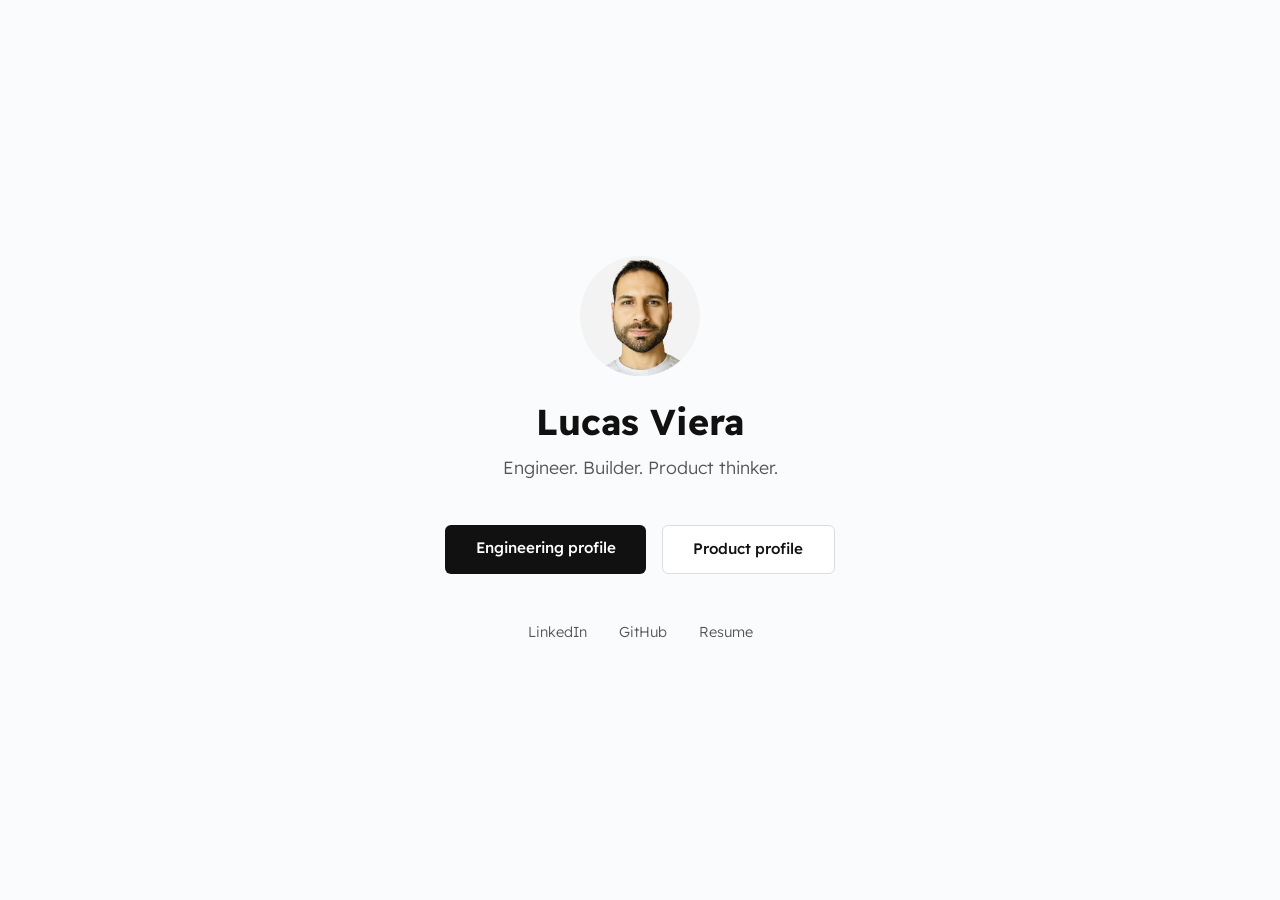
==== commit 57128af1: "feat: dual-profile layout with landing, engineering, and product pages Structure: - index.html: mini" ====
--- a/index.html
+++ b/index.html
@@ -1,290 +1,32 @@
 <!DOCTYPE html>
-<html lang="en">
+<html lang="en" class="theme-light">
 
 <head>
   <meta charset="utf-8">
   <meta http-equiv="X-UA-Compatible" content="IE=edge">
-  <title>Lucas Viera — Backend Engineer</title>
-  <meta name="description" content="Lucas Viera — Backend Engineer with 5+ years in software development and 6+ years in IT infrastructure. Java, Kotlin, Python, Cloud.">
+  <title>Lucas Viera</title>
+  <meta name="description" content="Lucas Viera — Engineer, builder, product thinker. Backend development and product management.">
   <meta name="viewport" content="width=device-width, initial-scale=1">
   <link rel="stylesheet" href="./styles/style.css">
 </head>
 
 <body>
-  <div id="container--main">
+  <div class="landing-container">
+    <img id="profile-pic" src="./assets/images/profile.jpg" alt="Lucas Viera">
+    <h1>Lucas Viera</h1>
+    <p class="landing-tagline">Engineer. Builder. Product thinker.</p>
 
-    <section id="wrapper--hero" class="section--page">
-      <img id="profile-pic" src="./assets/images/profile.jpg" alt="Lucas Viera Profile Picture">
+    <div class="landing-buttons">
+      <a href="./engineering/" class="btn btn-primary">Engineering profile</a>
+      <a href="./product/" class="btn btn-secondary">Product profile</a>
+    </div>
 
-      <div>
-        <h1 id="user-name">Lucas Viera</h1>
-        <p id="bio">Backend Engineer with 5+ years building scalable systems in Java, Kotlin, and Python — plus 6 years in IT infrastructure and presales. I thrive at the intersection of engineering and business: turning complex requirements into reliable, well-architected software. Comfortable owning features end-to-end, from stakeholder alignment to production deployment.</p>
-      </div>
-    </section>
-
-    <section class="section--page">
-      <div id="socials--list">
-        <a href="https://www.linkedin.com/in/lucasviera/" target="_blank">Linkedin</a>
-        <a href="https://github.com/lucas-viera/" target="_blank">Github</a>
-        <a href="https://drive.google.com/file/d/1XmXs5poFnvVeruyzIGZbndujHyjXXCnV/view?usp=sharing"
-          target="_blank">Download Resume</a>
-      </div>
-    </section>
-
-    <section class="section--page">
-      <h2>Skills & Qualifications</h2>
-      <ul id="qualifications--list">
-        <li>✔️ 5+ years of software development experience — primarily backend (Java, Kotlin, Python)</li>
-        <li>✔️ 6+ years in IT infrastructure: networking, cloud architecture, and cybersecurity</li>
-        <li>✔️ Proven ability to deliver data-intensive applications at enterprise scale (Snowflake, PostgreSQL, MongoDB)</li>
-        <li>✔️ Extensive experience with cloud platforms (AWS, Azure, GCP) and CI/CD pipelines</li>
-        <li>✔️ Strong communicator — experienced in stakeholder demos, requirements gathering, and cross-team collaboration</li>
-        <li>✔️ Advanced English — full professional proficiency</li>
-      </ul>
-    </section>
-
-    <section class="section--page">
-      <h2>Tech Stack</h2>
-
-      <div id="wrapper--techstack__items">
-        <div class="card--techstack"><span>Java</span></div>
-        <div class="card--techstack"><span>Kotlin</span></div>
-        <div class="card--techstack"><span>Python</span></div>
-        <div class="card--techstack"><span>JavaScript</span></div>
-        <div class="card--techstack"><span>Node.js</span></div>
-        <div class="card--techstack"><span>Spring Boot</span></div>
-        <div class="card--techstack"><span>Spring Security</span></div>
-        <div class="card--techstack"><span>React.js</span></div>
-        <div class="card--techstack"><span>PostgreSQL</span></div>
-        <div class="card--techstack"><span>Snowflake</span></div>
-        <div class="card--techstack"><span>MongoDB</span></div>
-        <div class="card--techstack"><span>Docker</span></div>
-        <div class="card--techstack"><span>AWS (Fargate, ECS, ECR, EC2, S3, CodePipeline)</span></div>
-        <div class="card--techstack"><span>Azure</span></div>
-        <div class="card--techstack"><span>GCP</span></div>
-        <div class="card--techstack"><span>Git / GitHub / GitLab</span></div>
-        <div class="card--techstack"><span>REST APIs</span></div>
-        <div class="card--techstack"><span>Microservices</span></div>
-      </div>
-
-      <h2>Soft Skills</h2>
-      <div id="wrapper--softskills__items">
-        <div class="card--softskills"><span>Stakeholder Communication</span></div>
-        <div class="card--softskills"><span>Cross-functional Collaboration</span></div>
-        <div class="card--softskills"><span>Ownership & Accountability</span></div>
-        <div class="card--softskills"><span>Results Oriented</span></div>
-        <div class="card--softskills"><span>Requirements Gathering</span></div>
-        <div class="card--softskills"><span>Time Management</span></div>
-      </div>
-    </section>
-
-    <!--Experience -->
-    <section id="work-history-wrapper" class="section--page">
-      <h2>Job Experience</h2>
-
-      <div class="line-break"></div>
-      <div class="card--work-history">
-        <strong>🚧 BACKEND KOTLIN ENGINEER | DUALBOOT PARTNERS → FAVOR DELIVERY (HEB)</strong>
-        <p>04/2026 - Present</p>
-
-        <p>Backend engineer on the Favor Delivery platform — a Texas-based food delivery app recently acquired by HEB.
-        Working on a distributed team alongside dedicated iOS and Android engineers.</p>
-
-        <ul>
-          <li>Develop and maintain backend services in Kotlin powering the Favor Delivery marketplace</li>
-          <li>Collaborate with mobile teams (iOS/Android) on API contracts and feature delivery</li>
-          <li>Contribute to platform reliability and scalability for a high-traffic consumer application</li>
-        </ul>
-
-        <p><strong>Tech stack:</strong> Kotlin · Spring Boot · REST APIs · PostgreSQL · Docker · Git · GitHub</p>
-      </div>
-
-      <div class="line-break"></div>
-      <div class="card--work-history">
-        <strong>🚧 BACKEND JAVA ENGINEER | SUNNYDATA → 84.51° (KROGER)</strong>
-        <p>03/2025 - Present</p>
-
-        <p>Contracted to 84.51°, Kroger's data science subsidiary. Part of the DataDirect team, building and maintaining
-        DataOrders — a product that extracts and delivers sales data from Snowflake so CPG brands like P&G, Ferrero, and
-        Coca-Cola can analyze their retail performance across the U.S.</p>
-
-        <ul>
-          <li>Build and maintain data pipeline services that process large-scale retail sales datasets from Snowflake</li>
-          <li>Develop secure data-sharing solutions for enterprise CPG clients with strict compliance requirements</li>
-          <li>Contribute to microservices architecture decisions and cloud-native deployment strategies</li>
-          <li>Ensure data integrity, security, and regulatory compliance across all client deliverables</li>
-        </ul>
-
-        <p><strong>Tech stack:</strong> Java · Spring Boot · Spring Security · Mockito · Lombok · Snowflake · PostgreSQL · Docker · AWS · Azure · GCP · Git · GitHub</p>
-      </div>
-
-      <div class="line-break"></div>
-      <div class="card--work-history">
-        <strong>🚧 BACKEND JAVA DEVELOPER | CÓDIGO DEL SUR</strong>
-        <p>04/2022 - 03/2025</p>
-
-        <p>Full-stack developer on a software suite for a California-based client in the Dairy Industry. Worked on a legacy monolith
-        (acquired from a Chinese vendor), owning features end-to-end — from requirements gathering and stakeholder demos to
-        implementation and deployment.</p>
-
-        <ul>
-          <li>Led the data import module — one of the biggest barriers to client onboarding — enabling seamless migration of historical records into the platform</li>
-          <li>Built and maintained 3rd-party integrations that let users keep existing workflows while transitioning to the new system</li>
-          <li>Redesigned and migrated frontend screens from the legacy system to a modern React-based UI</li>
-          <li>Delivered regular stakeholder demos for 2+ years, translating technical progress into business value for non-technical audiences</li>
-          <li>Participated in sprint planning, backlog refinement, and requirements gathering with the client team</li>
-        </ul>
-
-        <p><strong>Tech stack:</strong> Java · JavaScript · Node.js · React.js · Vue.js · Google Apps Script · PostgreSQL · AWS · HTML5 · CSS · Git · GitHub</p>
-      </div>
-
-      <div class="line-break"></div>
-
-      <div class="card--work-history">
-        <strong>🚧 SOFTWARE DEVELOPER | BOLD MSS</strong>
-        <p>07/2021 - 04/2022</p>
-
-        <p>Backend developer on a Live Streaming Platform that converted DVB broadcast signals to web and mobile delivery.</p>
-
-        <ul>
-          <li>Improved platform stability by building automated preventive monitoring of multicast inputs and encoding logs — completely eliminated daily repetitive support tasks</li>
-          <li>Remotely deployed the streaming solution for 3 new regional clients, growing the installed base from 4 to 7 with no additional headcount</li>
-          <li>Integrated open-source tools (FFmpeg, Shaka Packager, Unified Streaming) into the platform pipeline</li>
-        </ul>
-
-        <p><strong>Tech stack:</strong> Node.js · Python · Flask · MongoDB · Docker · Linux · AWS · NGINX · Git · GitLab</p>
-      </div>
-
-      <div class="line-break"></div>
-
-      <div class="card--work-history">
-        <strong>🚧 SERVICES & CUSTOMER SUCCESS ANALYST | LOGICALIS LATAM</strong>
-        <p>02/2019 - 06/2021</p>
-
-        <p>Services Analyst focused on growing contract renewal revenue and Cisco rebates that were being missed
-        due to poor forecasting and installed base management.</p>
-
-        <ul>
-          <li>Automated contract renewals, installed base reporting, and proposal generation using Python scripting and BI tools — saving dozens of hours per month</li>
-          <li>Helped the branch hit its yearly revenue goal (40% of local revenue) by securing Cisco Rebates for 6 consecutive quarters</li>
-          <li>Designed KPI dashboards and reporting methodology for the Regional Customer Success Manager — adopted by 2 other countries in the region</li>
-        </ul>
-
-        <p><strong>Tech stack:</strong> Python · Power BI · Microsoft Power Apps · Azure</p>
-      </div>
-
-      <div class="line-break"></div>
-
-      <div class="card--work-history">
-        <strong>🚧 PRESALES & PROJECT ENGINEER | ISBEL SA</strong>
-        <p>08/2014 - 01/2019</p>
-
-        <p><strong>Sales and Project Engineer</strong> <span class="date-range">01/2017 - 01/2019</span></p>
-        <ul>
-          <li>Delivered 7 videoconference and 3 IP telephony/networking/security projects in 2 years</li>
-          <li>Supported sales teams with technical training, portfolio presentations, and lead generation</li>
-        </ul>
-
-        <p><strong>Sales Engineer</strong> <span class="date-range">04/2016 - 01/2017</span></p>
-        <ul>
-          <li>Built the videoconference portfolio from scratch — 0 to 7 clients in one year</li>
-          <li>Led all live demos and managed partner evaluation (pricing, features, bootcamps)</li>
-        </ul>
-
-        <p><strong>Technical Support Analyst</strong> <span class="date-range">08/2014 - 04/2016</span></p>
-        <ul>
-          <li>Resolved telephony and networking issues remotely and on-site</li>
-          <li>Recognized for highest volume of issues resolved in first months; received direct client commendations for responsiveness</li>
-        </ul>
-
-        <p><strong>Partners:</strong> Cisco Systems · Fortinet · Avaya · Alcatel-Lucent · Yealink · Polycom</p>
-      </div>
-    </section>
-
-    <!--Education -->
-    <section class="section--page">
-      <h2>Education</h2>
-
-      <div class="card--study">
-        <span>🎓 </span><strong>Diploma in Information Systems Management</strong>
-        <p class="education-detail">ORT University, Uruguay · Oct 2025 - Dec 2026 (in progress)</p>
-      </div>
-
-      <div class="card--study">
-        <span>🎓 </span><strong>Telecommunications Engineer</strong>
-        <p class="education-detail">ORT University, Uruguay · GPA 8.4/10 · Graduated 2021</p>
-      </div>
-    </section>
-
-    <!--Certifications -->
-    <section class="section--page">
-      <h2>Certifications</h2>
-
-      <div class="card--study">
-        <a href="https://www.credly.com/badges/3f64f725-98a3-4f17-8c44-dce176bc8556/linked_in_profile"
-          target="_blank"><span>☁️ </span>AWS Cloud Practitioner</a>
-      </div>
-
-      <div class="card--study">
-        <a href="https://www.credly.com/badges/2ade4adb-2ae9-43e5-8652-2c4a2982ef8c/linked_in_profile"
-          target="_blank"><span>☁️ </span>Microsoft Azure Fundamentals</a>
-      </div>
-
-      <div class="card--study">
-        <a href="https://www.credly.com/badges/944e1434-1979-49d3-921e-81609b220112?source=linked_in_profile"
-          target="_blank"><span>🐍 </span>PCEP – Certified Entry-Level Python Programmer</a>
-      </div>
-
-      <div class="card--study">
-        <a href="https://www.credential.net/6d99adf1-8eaf-4027-b823-a78021598fda" target="_blank"><span>💡 </span>IEEM Business School - Leadership Skills</a>
-      </div>
-
-      <div class="card--study">
-        <a href="https://www.credential.net/663ff4b9-34c2-4268-8e99-527367ae2cbb" target="_blank"><span>✅ </span>IEEM Business School - Strategic Decision Making</a>
-      </div>
-    </section>
-
-    <!--Courses -->
-    <section class="section--page">
-      <h2>Courses</h2>
-      <div class="card--study">
-        <a href="https://certificates.cs50.io/78c2086f-100d-41ac-a849-ed6c81a37663.pdf?size=letter"
-          target="_blank"><span>📚 </span>HarvardX - CS50x Introduction to Computer Science</a>
-      </div>
-
-      <div class="card--study">
-        <a href="https://www.linkedin.com/in/lucasviera/details/education/1635506073857/single-media-viewer/?profileId=ACoAAAqS0_QB6sUlKl14nCJuX2BFuL80bIvxp7k"
-          target="_blank"><span>📚 </span>Senpai Academy - Fullstack Developer</a>
-      </div>
-
-      <div class="card--study">
-        <a href="https://www.linkedin.com/in/lucasviera/details/education/1635507837135/single-media-viewer/?profileId=ACoAAAqS0_QB6sUlKl14nCJuX2BFuL80bIvxp7k"
-          target="_blank"><span>📚 </span>HackAcademy - Frontend Development: JavaScript + Vue.js</a>
-      </div>
-
-      <div class="card--study">
-        <a href="https://www.coderhouse.com.uy/certificados/61800ecaab4b1700427889fd" target="_blank"><span>📚 </span>Coderhouse - JavaScript</a>
-      </div>
-
-      <div class="card--study">
-        <a href="https://www.linkedin.com/in/lucasviera/details/education/1635506079067/single-media-viewer/?profileId=ACoAAAqS0_QB6sUlKl14nCJuX2BFuL80bIvxp7k"
-          target="_blank"><span>📚 </span>UCU Business School - Blockchain and Cryptocurrencies for Companies</a>
-      </div>
-    </section>
-
-    <div class="line-break"></div>
-
-    <section class="section--page">
-      <div id="socials--list">
-        <a href="https://www.linkedin.com/in/lucasviera/" target="_blank">Linkedin</a>
-        <a href="https://github.com/lucas-viera/" target="_blank">Github</a>
-        <a href="https://drive.google.com/file/d/1XmXs5poFnvVeruyzIGZbndujHyjXXCnV/view?usp=sharing"
-          target="_blank">Download Resume</a>
-      </div>
-    </section>
-
+    <div class="landing-links">
+      <a href="https://www.linkedin.com/in/lucasviera/" target="_blank">LinkedIn</a>
+      <a href="https://github.com/lucas-viera/" target="_blank">GitHub</a>
+      <a href="https://drive.google.com/file/d/1XmXs5poFnvVeruyzIGZbndujHyjXXCnV/view?usp=sharing" target="_blank">Resume</a>
+    </div>
   </div>
-
 </body>
 
 </html>
--- a/styles/style.css
+++ b/styles/style.css
@@ -1,24 +1,47 @@
 @import url("https://fonts.googleapis.com/css2?family=Readex+Pro:wght@300;400;500;600;700&display=swap");
 
 :root {
-  --mainTextColor-light: #000;
-  --secondaryTextColor-light: rgb(51 51 51);
+  --mainTextColor-light: #111;
+  --secondaryTextColor-light: #555;
   --mainLinkColor-light: #0da2b8;
-  --mainBorderColor-light: rgb(218, 218, 218);
-  --mainBgColor-light: rgb(249, 250, 251);
+  --mainBorderColor-light: #e2e2e2;
+  --mainBgColor-light: #fafbfc;
+  --cardBgColor-light: #fff;
+  --accentBg-light: #f0f7ff;
+  --accentText-light: #185FA5;
 
   --mainTextColor-dark: #fff;
   --secondaryTextColor-dark: #adb0b1;
   --mainLinkColor-dark: rgb(30, 190, 214);
   --mainBorderColor-dark: #2b3031;
   --mainBgColor-dark: #131415;
-
-  /* Modify here for light or dark modes */
+  --cardBgColor-dark: #1a1b1c;
+  --accentBg-dark: #1a2a3a;
+  --accentText-dark: #7fb8e8;
+}
+
+/* Dark theme (engineering) */
+.theme-dark {
   --mainTextColor: var(--mainTextColor-dark);
   --secondaryTextColor: var(--secondaryTextColor-dark);
   --mainLinkColor: var(--mainLinkColor-dark);
   --mainBorderColor: var(--mainBorderColor-dark);
   --mainBgColor: var(--mainBgColor-dark);
+  --cardBgColor: var(--cardBgColor-dark);
+  --accentBg: var(--accentBg-dark);
+  --accentText: var(--accentText-dark);
+}
+
+/* Light theme (product + landing) */
+.theme-light {
+  --mainTextColor: var(--mainTextColor-light);
+  --secondaryTextColor: var(--secondaryTextColor-light);
+  --mainLinkColor: var(--mainLinkColor-light);
+  --mainBorderColor: var(--mainBorderColor-light);
+  --mainBgColor: var(--mainBgColor-light);
+  --cardBgColor: var(--cardBgColor-light);
+  --accentBg: var(--accentBg-light);
+  --accentText: var(--accentText-light);
 }
 
 * {
@@ -30,6 +53,7 @@
 
 body {
   background-color: var(--mainBgColor);
+  margin: 0;
 }
 
 p,
@@ -59,6 +83,7 @@
   padding-bottom: 1em;
 }
 
+/* Hero */
 #wrapper--hero {
   display: flex;
   align-items: center;
@@ -82,10 +107,7 @@
   border-radius: 50%;
 }
 
-#email a:hover {
-  color: var(--mainLinkColor);
-}
-
+/* Socials */
 #socials--list {
   display: flex;
   justify-content: space-between;
@@ -101,15 +123,15 @@
 }
 
 #socials--list a:hover {
-  font-weight: 100;
   color: var(--mainLinkColor);
-  font-size: 0.9em;
-}
-
+}
+
+/* Qualifications */
 #qualifications--list {
   list-style: none;
 }
 
+/* Tech stack chips */
 #wrapper--techstack__items {
   display: flex;
   flex-wrap: wrap;
@@ -124,6 +146,7 @@
   align-items: center;
 }
 
+/* Soft skills chips */
 #wrapper--softskills__items {
   display: flex;
   flex-wrap: wrap;
@@ -138,21 +161,43 @@
   align-items: center;
 }
 
-.card--project {
-  padding-top: 1em;
-  padding-bottom: 1em;
-  border-top: 1px solid var(--mainBorderColor);
-}
-
-.card--project a {
+/* Product skills grid */
+.skills-grid {
+  display: grid;
+  grid-template-columns: 1fr 1fr;
+  gap: 0.75em;
+}
+
+.skill-card {
+  background: var(--accentBg);
+  border-radius: 6px;
+  padding: 0.7em 1em;
+}
+
+.skill-card span {
+  font-size: 0.9em;
+  color: var(--accentText);
+  font-weight: 400;
+}
+
+/* Quote/statement block */
+.statement-block {
+  background: var(--cardBgColor);
+  border-left: 3px solid var(--mainLinkColor);
+  padding: 1em 1.2em;
+  border-radius: 0 6px 6px 0;
+  margin: 1em 0;
+}
+
+.statement-block p {
+  font-size: 1em;
   color: var(--mainTextColor);
-  transition: 0.3s;
-}
-
-.card--project a:hover {
-  color: rgb(30, 190, 214);
-}
-
+  margin: 0;
+  line-height: 1.6;
+  font-weight: 300;
+}
+
+/* Study/cert cards */
 .card--study {
   padding-top: 1em;
   padding-bottom: 1em;
@@ -165,7 +210,7 @@
 }
 
 .card--study a:hover {
-  color: rgb(30, 190, 214);
+  color: var(--mainLinkColor);
 }
 
 .card--study strong {
@@ -178,6 +223,7 @@
   color: var(--secondaryTextColor);
 }
 
+/* Work history */
 .card--work-history {
   border-left: 1px solid var(--mainBorderColor);
   margin-top: 3em;
@@ -196,6 +242,108 @@
   height: 1px;
 }
 
+/* Technical background (bottom section in product page) */
+.tech-background {
+  display: flex;
+  flex-wrap: wrap;
+  gap: 0.5em;
+  font-size: 0.85em;
+}
+
+.tech-background span {
+  color: var(--secondaryTextColor);
+  padding: 0.3em 0.7em;
+  border: 1px solid var(--mainBorderColor);
+  border-radius: 4px;
+  font-size: 0.85em;
+}
+
+/* Landing page specific */
+.landing-container {
+  display: flex;
+  flex-direction: column;
+  align-items: center;
+  justify-content: center;
+  min-height: 100vh;
+  padding: 2em;
+  text-align: center;
+}
+
+.landing-container #profile-pic {
+  width: 120px;
+  height: 120px;
+  margin-bottom: 1.5em;
+}
+
+.landing-container h1 {
+  font-size: 36px;
+  margin: 0 0 0.3em;
+  line-height: 1.2;
+}
+
+.landing-tagline {
+  font-size: 1.1em;
+  color: var(--secondaryTextColor);
+  margin: 0 0 2.5em;
+  font-weight: 300;
+}
+
+.landing-buttons {
+  display: flex;
+  gap: 1em;
+  flex-wrap: wrap;
+  justify-content: center;
+  margin-bottom: 3em;
+}
+
+.btn {
+  padding: 0.8em 2em;
+  border-radius: 6px;
+  font-size: 0.95em;
+  font-weight: 500;
+  text-decoration: none;
+  transition: 0.2s;
+}
+
+.btn-primary {
+  background: #111;
+  color: #fff;
+}
+
+.btn-primary:hover {
+  background: #333;
+  color: #fff;
+}
+
+.btn-secondary {
+  background: #fff;
+  color: #111;
+  border: 1px solid #ddd;
+}
+
+.btn-secondary:hover {
+  background: #f5f5f5;
+  color: #111;
+  border-color: #bbb;
+}
+
+.landing-links {
+  display: flex;
+  gap: 2em;
+}
+
+.landing-links a {
+  font-size: 0.9em;
+  color: var(--secondaryTextColor);
+  font-weight: 300;
+  transition: 0.3s;
+}
+
+.landing-links a:hover {
+  color: var(--mainLinkColor);
+}
+
+/* Responsive */
 @media (max-width: 600px) {
   .section--page {
     padding-top: 1em;
@@ -204,6 +352,7 @@
 
   #wrapper--hero {
     display: flex;
+    flex-direction: column;
     align-items: center;
     gap: 1em;
   }
@@ -213,10 +362,6 @@
     height: 200px;
   }
 
-  #wrapper--hero {
-    flex-direction: column;
-  }
-
   .card--work-history {
     border-left: none;
     padding-left: 0;
@@ -226,4 +371,17 @@
     display: block;
     margin-left: 0;
   }
-}
+
+  .skills-grid {
+    grid-template-columns: 1fr;
+  }
+
+  .landing-container h1 {
+    font-size: 28px;
+  }
+
+  .landing-buttons {
+    flex-direction: column;
+    align-items: center;
+  }
+}
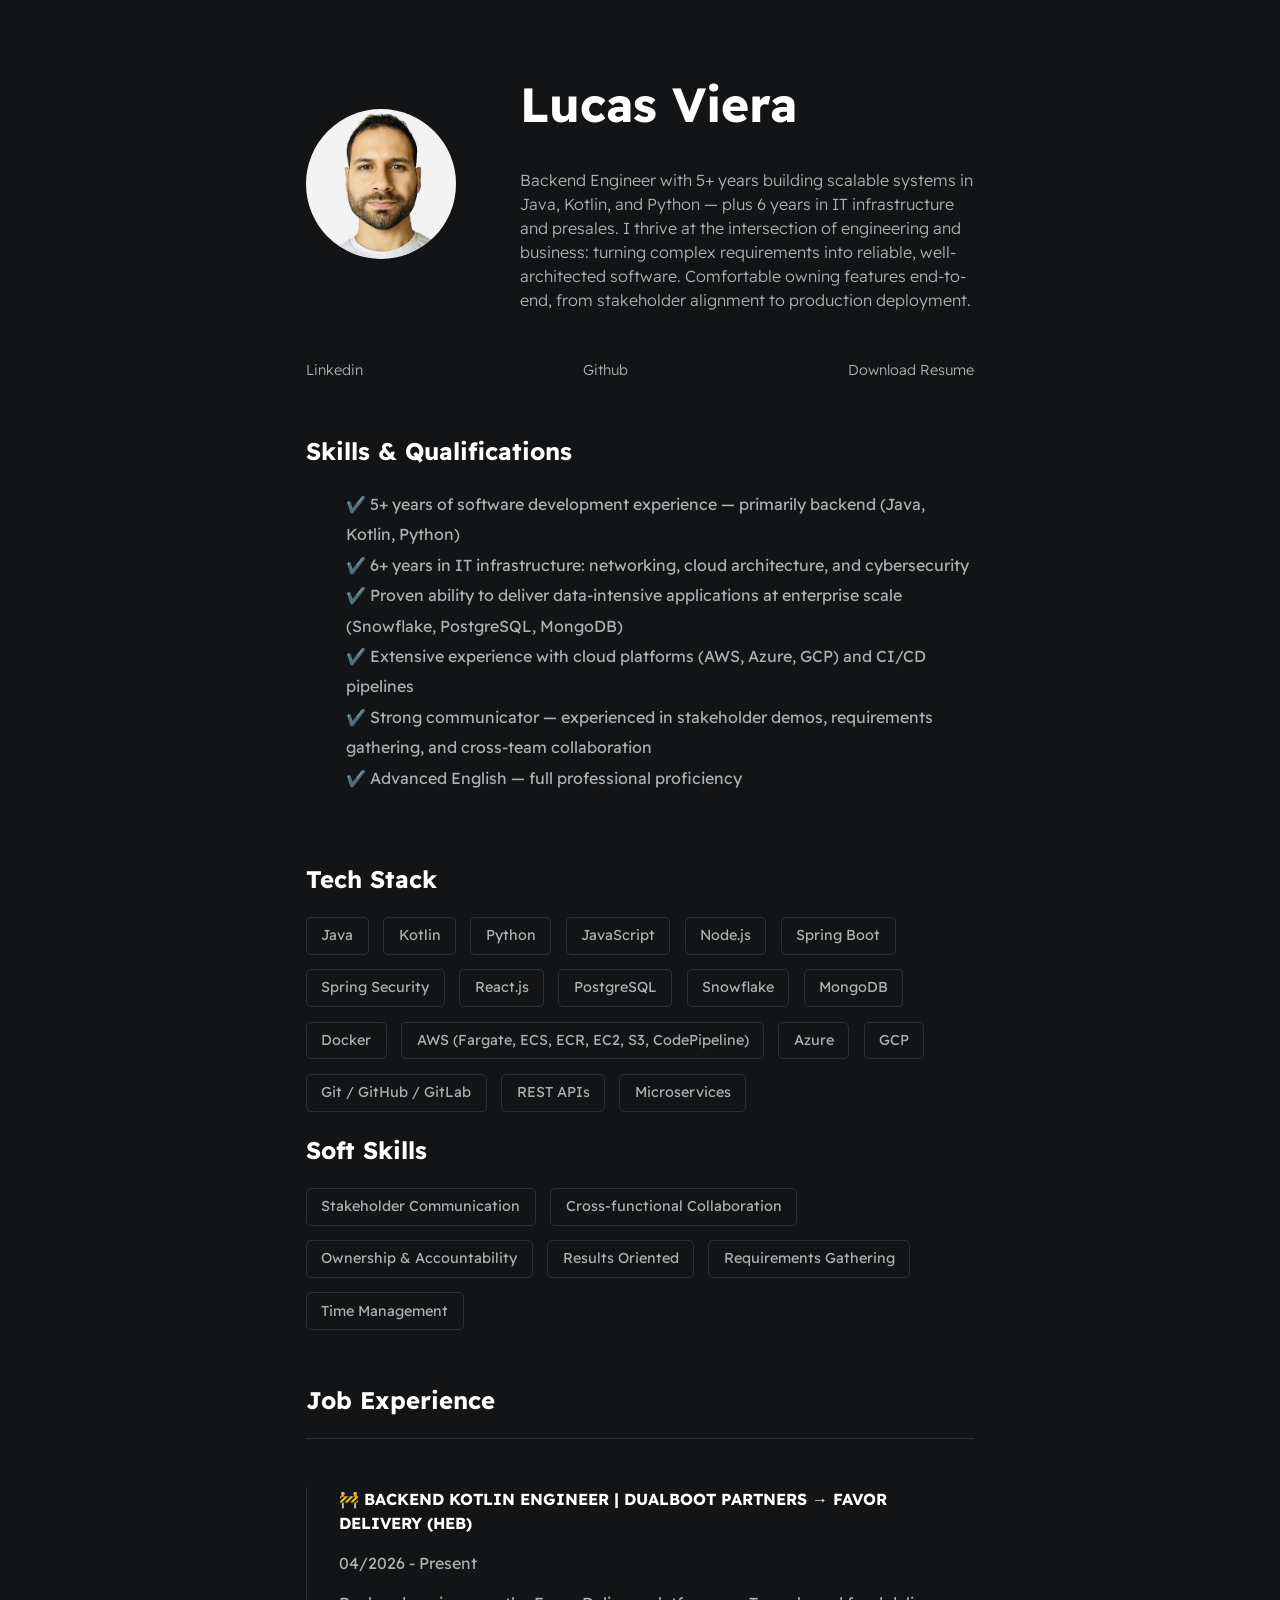
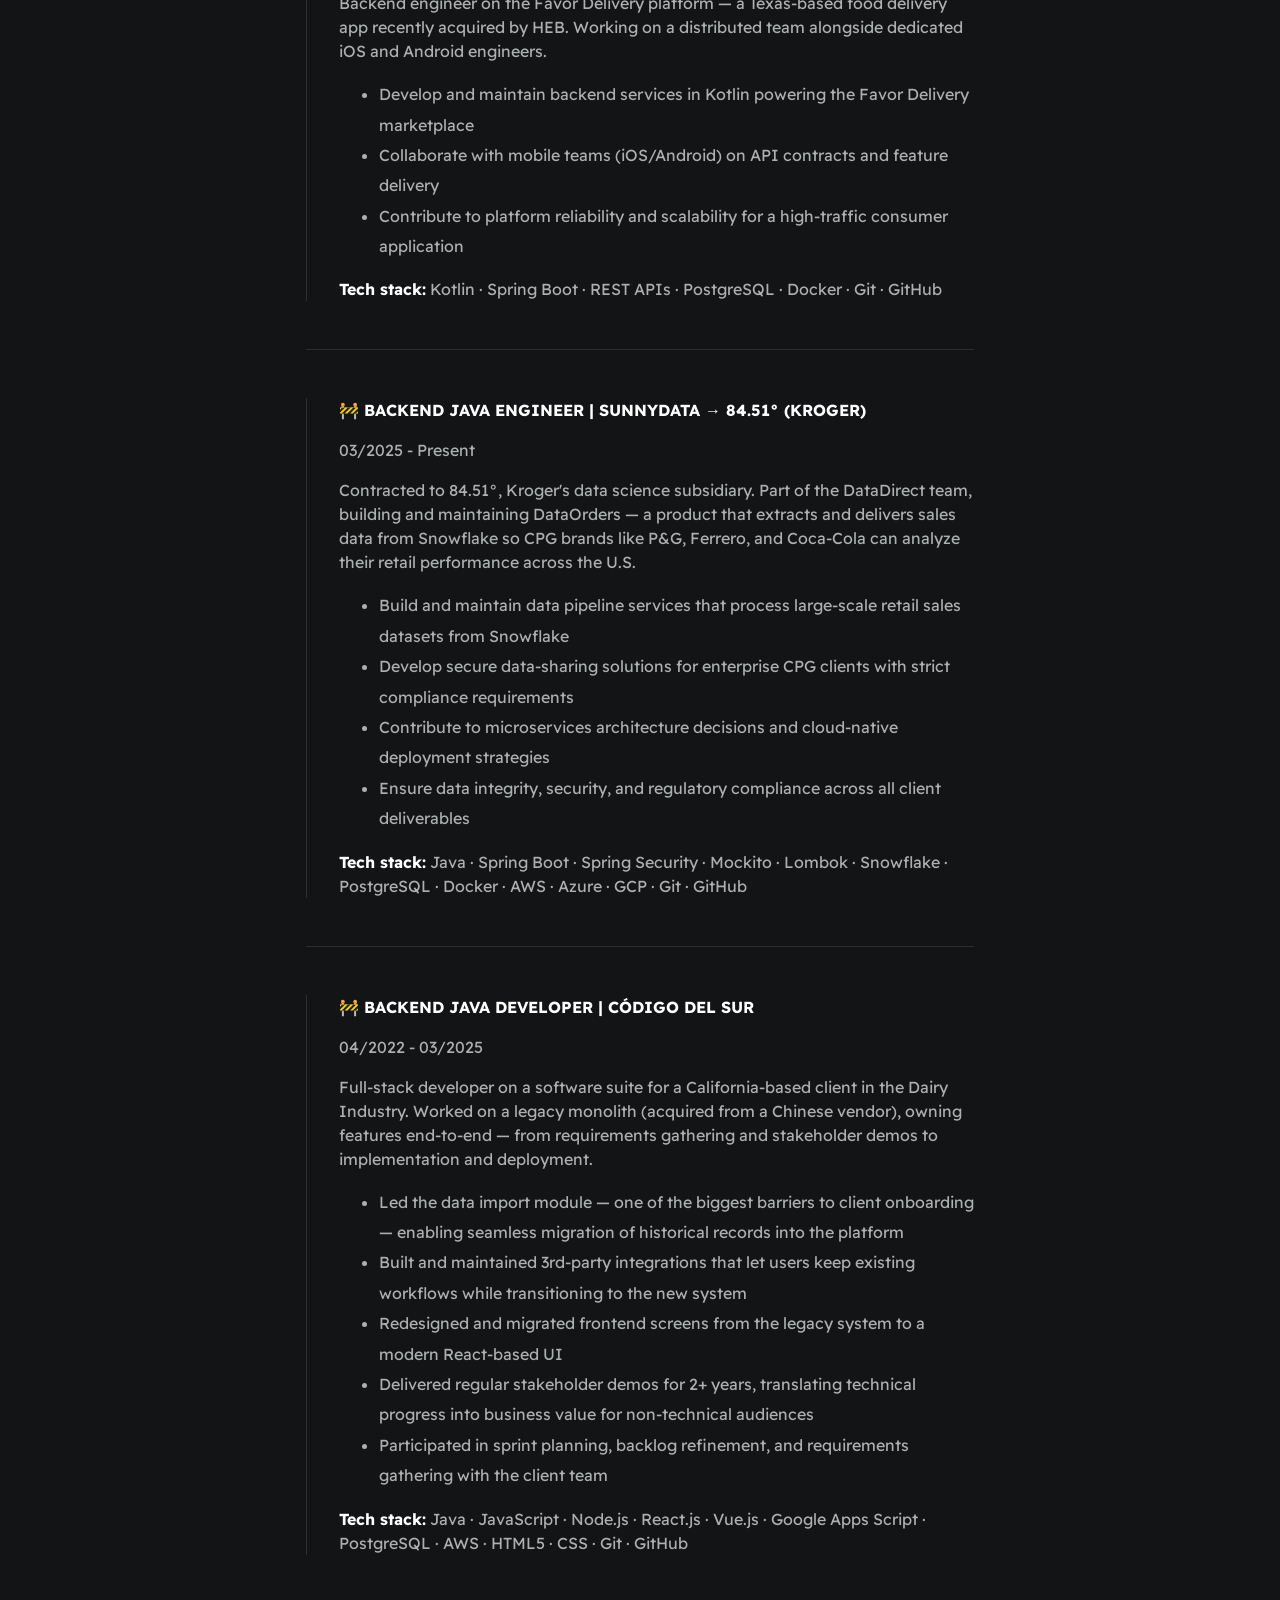
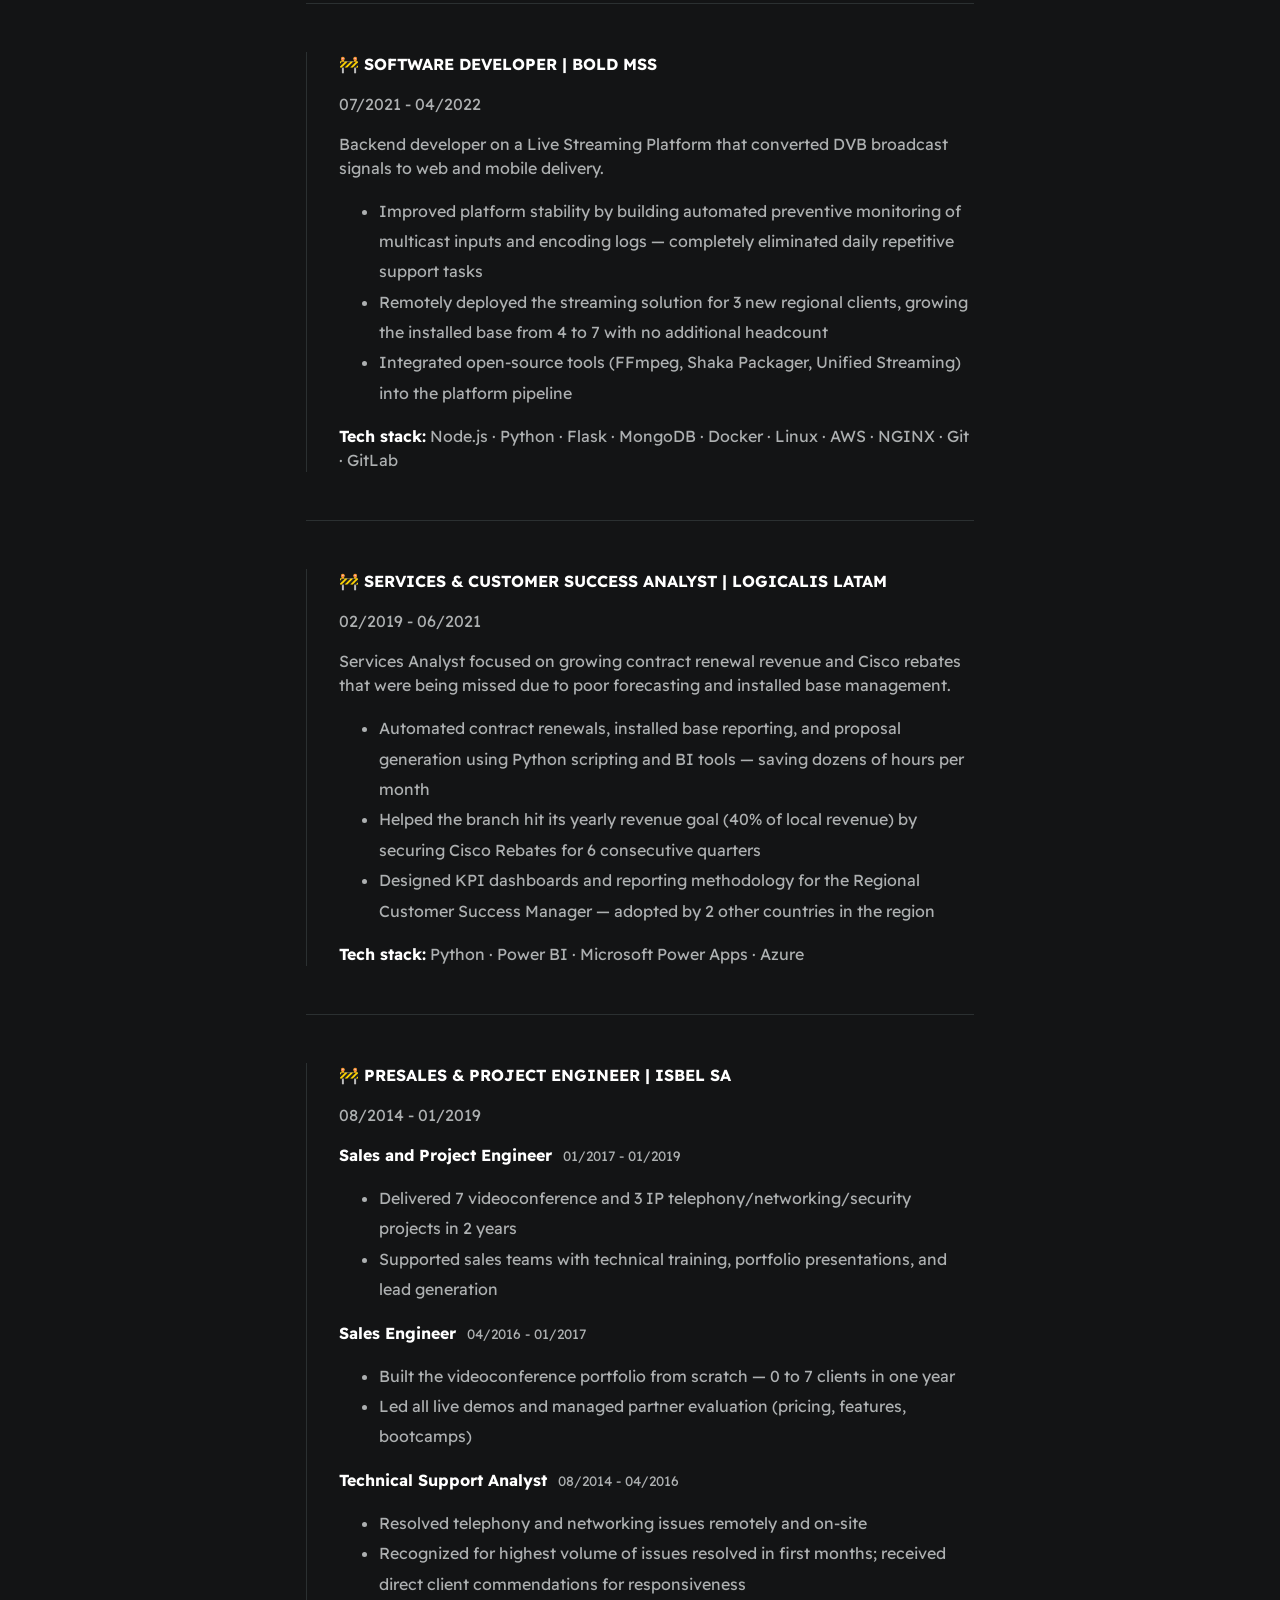
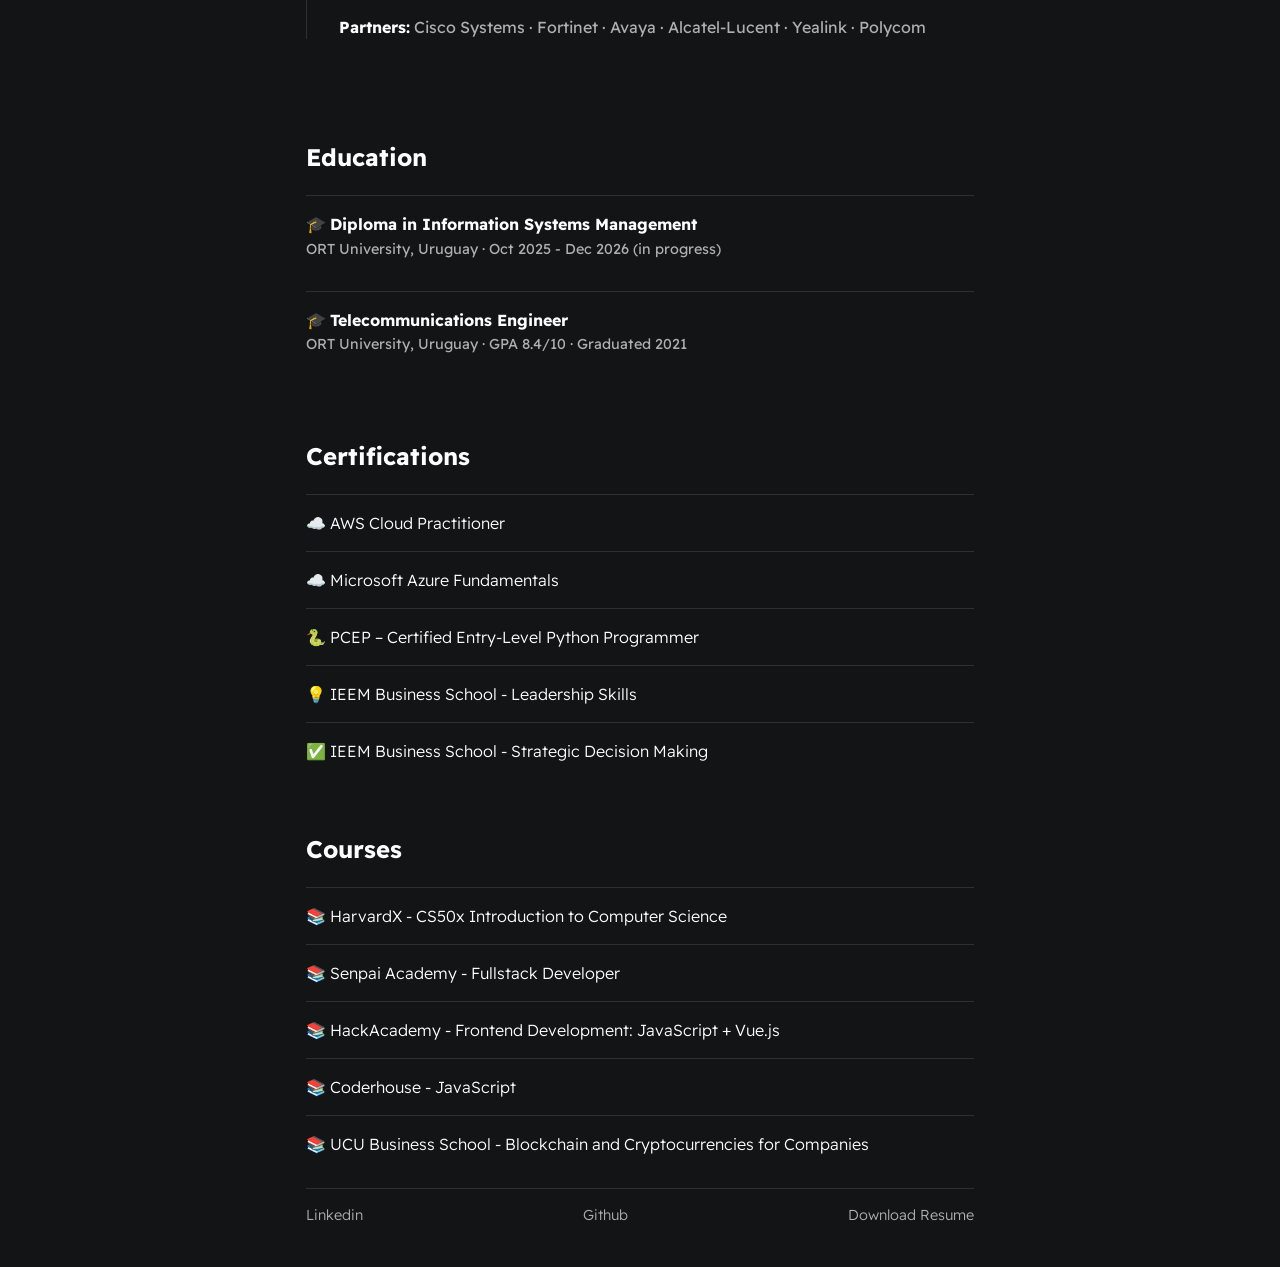
==== commit 3eef5b05: "Merge fd8720d34ba9c4eeafbe2eebafa78bc3dffc511f into 606d3390a3b57aeef100b9e7e52c79d6a7772eee" ====
--- a/index.html
+++ b/index.html
@@ -1,32 +1,290 @@
 <!DOCTYPE html>
-<html lang="en" class="theme-light">
+<html lang="en">
 
 <head>
   <meta charset="utf-8">
   <meta http-equiv="X-UA-Compatible" content="IE=edge">
-  <title>Lucas Viera</title>
-  <meta name="description" content="Lucas Viera — Engineer, builder, product thinker. Backend development and product management.">
+  <title>Lucas Viera — Backend Engineer</title>
+  <meta name="description" content="Lucas Viera — Backend Engineer with 5+ years in software development and 6+ years in IT infrastructure. Java, Kotlin, Python, Cloud.">
   <meta name="viewport" content="width=device-width, initial-scale=1">
   <link rel="stylesheet" href="./styles/style.css">
 </head>
 
 <body>
-  <div class="landing-container">
-    <img id="profile-pic" src="./assets/images/profile.jpg" alt="Lucas Viera">
-    <h1>Lucas Viera</h1>
-    <p class="landing-tagline">Engineer. Builder. Product thinker.</p>
-
-    <div class="landing-buttons">
-      <a href="./engineering/" class="btn btn-primary">Engineering profile</a>
-      <a href="./product/" class="btn btn-secondary">Product profile</a>
-    </div>
-
-    <div class="landing-links">
-      <a href="https://www.linkedin.com/in/lucasviera/" target="_blank">LinkedIn</a>
-      <a href="https://github.com/lucas-viera/" target="_blank">GitHub</a>
-      <a href="https://drive.google.com/file/d/1XmXs5poFnvVeruyzIGZbndujHyjXXCnV/view?usp=sharing" target="_blank">Resume</a>
-    </div>
+  <div id="container--main">
+
+    <section id="wrapper--hero" class="section--page">
+      <img id="profile-pic" src="./assets/images/profile.jpg" alt="Lucas Viera Profile Picture">
+
+      <div>
+        <h1 id="user-name">Lucas Viera</h1>
+        <p id="bio">Backend Engineer with 5+ years building scalable systems in Java, Kotlin, and Python — plus 6 years in IT infrastructure and presales. I thrive at the intersection of engineering and business: turning complex requirements into reliable, well-architected software. Comfortable owning features end-to-end, from stakeholder alignment to production deployment.</p>
+      </div>
+    </section>
+
+    <section class="section--page">
+      <div id="socials--list">
+        <a href="https://www.linkedin.com/in/lucasviera/" target="_blank">Linkedin</a>
+        <a href="https://github.com/lucas-viera/" target="_blank">Github</a>
+        <a href="https://drive.google.com/file/d/1XmXs5poFnvVeruyzIGZbndujHyjXXCnV/view?usp=sharing"
+          target="_blank">Download Resume</a>
+      </div>
+    </section>
+
+    <section class="section--page">
+      <h2>Skills & Qualifications</h2>
+      <ul id="qualifications--list">
+        <li>✔️ 5+ years of software development experience — primarily backend (Java, Kotlin, Python)</li>
+        <li>✔️ 6+ years in IT infrastructure: networking, cloud architecture, and cybersecurity</li>
+        <li>✔️ Proven ability to deliver data-intensive applications at enterprise scale (Snowflake, PostgreSQL, MongoDB)</li>
+        <li>✔️ Extensive experience with cloud platforms (AWS, Azure, GCP) and CI/CD pipelines</li>
+        <li>✔️ Strong communicator — experienced in stakeholder demos, requirements gathering, and cross-team collaboration</li>
+        <li>✔️ Advanced English — full professional proficiency</li>
+      </ul>
+    </section>
+
+    <section class="section--page">
+      <h2>Tech Stack</h2>
+
+      <div id="wrapper--techstack__items">
+        <div class="card--techstack"><span>Java</span></div>
+        <div class="card--techstack"><span>Kotlin</span></div>
+        <div class="card--techstack"><span>Python</span></div>
+        <div class="card--techstack"><span>JavaScript</span></div>
+        <div class="card--techstack"><span>Node.js</span></div>
+        <div class="card--techstack"><span>Spring Boot</span></div>
+        <div class="card--techstack"><span>Spring Security</span></div>
+        <div class="card--techstack"><span>React.js</span></div>
+        <div class="card--techstack"><span>PostgreSQL</span></div>
+        <div class="card--techstack"><span>Snowflake</span></div>
+        <div class="card--techstack"><span>MongoDB</span></div>
+        <div class="card--techstack"><span>Docker</span></div>
+        <div class="card--techstack"><span>AWS (Fargate, ECS, ECR, EC2, S3, CodePipeline)</span></div>
+        <div class="card--techstack"><span>Azure</span></div>
+        <div class="card--techstack"><span>GCP</span></div>
+        <div class="card--techstack"><span>Git / GitHub / GitLab</span></div>
+        <div class="card--techstack"><span>REST APIs</span></div>
+        <div class="card--techstack"><span>Microservices</span></div>
+      </div>
+
+      <h2>Soft Skills</h2>
+      <div id="wrapper--softskills__items">
+        <div class="card--softskills"><span>Stakeholder Communication</span></div>
+        <div class="card--softskills"><span>Cross-functional Collaboration</span></div>
+        <div class="card--softskills"><span>Ownership & Accountability</span></div>
+        <div class="card--softskills"><span>Results Oriented</span></div>
+        <div class="card--softskills"><span>Requirements Gathering</span></div>
+        <div class="card--softskills"><span>Time Management</span></div>
+      </div>
+    </section>
+
+    <!--Experience -->
+    <section id="work-history-wrapper" class="section--page">
+      <h2>Job Experience</h2>
+
+      <div class="line-break"></div>
+      <div class="card--work-history">
+        <strong>🚧 BACKEND KOTLIN ENGINEER | DUALBOOT PARTNERS → FAVOR DELIVERY (HEB)</strong>
+        <p>04/2026 - Present</p>
+
+        <p>Backend engineer on the Favor Delivery platform — a Texas-based food delivery app recently acquired by HEB.
+        Working on a distributed team alongside dedicated iOS and Android engineers.</p>
+
+        <ul>
+          <li>Develop and maintain backend services in Kotlin powering the Favor Delivery marketplace</li>
+          <li>Collaborate with mobile teams (iOS/Android) on API contracts and feature delivery</li>
+          <li>Contribute to platform reliability and scalability for a high-traffic consumer application</li>
+        </ul>
+
+        <p><strong>Tech stack:</strong> Kotlin · Spring Boot · REST APIs · PostgreSQL · Docker · Git · GitHub</p>
+      </div>
+
+      <div class="line-break"></div>
+      <div class="card--work-history">
+        <strong>🚧 BACKEND JAVA ENGINEER | SUNNYDATA → 84.51° (KROGER)</strong>
+        <p>03/2025 - Present</p>
+
+        <p>Contracted to 84.51°, Kroger's data science subsidiary. Part of the DataDirect team, building and maintaining
+        DataOrders — a product that extracts and delivers sales data from Snowflake so CPG brands like P&G, Ferrero, and
+        Coca-Cola can analyze their retail performance across the U.S.</p>
+
+        <ul>
+          <li>Build and maintain data pipeline services that process large-scale retail sales datasets from Snowflake</li>
+          <li>Develop secure data-sharing solutions for enterprise CPG clients with strict compliance requirements</li>
+          <li>Contribute to microservices architecture decisions and cloud-native deployment strategies</li>
+          <li>Ensure data integrity, security, and regulatory compliance across all client deliverables</li>
+        </ul>
+
+        <p><strong>Tech stack:</strong> Java · Spring Boot · Spring Security · Mockito · Lombok · Snowflake · PostgreSQL · Docker · AWS · Azure · GCP · Git · GitHub</p>
+      </div>
+
+      <div class="line-break"></div>
+      <div class="card--work-history">
+        <strong>🚧 BACKEND JAVA DEVELOPER | CÓDIGO DEL SUR</strong>
+        <p>04/2022 - 03/2025</p>
+
+        <p>Full-stack developer on a software suite for a California-based client in the Dairy Industry. Worked on a legacy monolith
+        (acquired from a Chinese vendor), owning features end-to-end — from requirements gathering and stakeholder demos to
+        implementation and deployment.</p>
+
+        <ul>
+          <li>Led the data import module — one of the biggest barriers to client onboarding — enabling seamless migration of historical records into the platform</li>
+          <li>Built and maintained 3rd-party integrations that let users keep existing workflows while transitioning to the new system</li>
+          <li>Redesigned and migrated frontend screens from the legacy system to a modern React-based UI</li>
+          <li>Delivered regular stakeholder demos for 2+ years, translating technical progress into business value for non-technical audiences</li>
+          <li>Participated in sprint planning, backlog refinement, and requirements gathering with the client team</li>
+        </ul>
+
+        <p><strong>Tech stack:</strong> Java · JavaScript · Node.js · React.js · Vue.js · Google Apps Script · PostgreSQL · AWS · HTML5 · CSS · Git · GitHub</p>
+      </div>
+
+      <div class="line-break"></div>
+
+      <div class="card--work-history">
+        <strong>🚧 SOFTWARE DEVELOPER | BOLD MSS</strong>
+        <p>07/2021 - 04/2022</p>
+
+        <p>Backend developer on a Live Streaming Platform that converted DVB broadcast signals to web and mobile delivery.</p>
+
+        <ul>
+          <li>Improved platform stability by building automated preventive monitoring of multicast inputs and encoding logs — completely eliminated daily repetitive support tasks</li>
+          <li>Remotely deployed the streaming solution for 3 new regional clients, growing the installed base from 4 to 7 with no additional headcount</li>
+          <li>Integrated open-source tools (FFmpeg, Shaka Packager, Unified Streaming) into the platform pipeline</li>
+        </ul>
+
+        <p><strong>Tech stack:</strong> Node.js · Python · Flask · MongoDB · Docker · Linux · AWS · NGINX · Git · GitLab</p>
+      </div>
+
+      <div class="line-break"></div>
+
+      <div class="card--work-history">
+        <strong>🚧 SERVICES & CUSTOMER SUCCESS ANALYST | LOGICALIS LATAM</strong>
+        <p>02/2019 - 06/2021</p>
+
+        <p>Services Analyst focused on growing contract renewal revenue and Cisco rebates that were being missed
+        due to poor forecasting and installed base management.</p>
+
+        <ul>
+          <li>Automated contract renewals, installed base reporting, and proposal generation using Python scripting and BI tools — saving dozens of hours per month</li>
+          <li>Helped the branch hit its yearly revenue goal (40% of local revenue) by securing Cisco Rebates for 6 consecutive quarters</li>
+          <li>Designed KPI dashboards and reporting methodology for the Regional Customer Success Manager — adopted by 2 other countries in the region</li>
+        </ul>
+
+        <p><strong>Tech stack:</strong> Python · Power BI · Microsoft Power Apps · Azure</p>
+      </div>
+
+      <div class="line-break"></div>
+
+      <div class="card--work-history">
+        <strong>🚧 PRESALES & PROJECT ENGINEER | ISBEL SA</strong>
+        <p>08/2014 - 01/2019</p>
+
+        <p><strong>Sales and Project Engineer</strong> <span class="date-range">01/2017 - 01/2019</span></p>
+        <ul>
+          <li>Delivered 7 videoconference and 3 IP telephony/networking/security projects in 2 years</li>
+          <li>Supported sales teams with technical training, portfolio presentations, and lead generation</li>
+        </ul>
+
+        <p><strong>Sales Engineer</strong> <span class="date-range">04/2016 - 01/2017</span></p>
+        <ul>
+          <li>Built the videoconference portfolio from scratch — 0 to 7 clients in one year</li>
+          <li>Led all live demos and managed partner evaluation (pricing, features, bootcamps)</li>
+        </ul>
+
+        <p><strong>Technical Support Analyst</strong> <span class="date-range">08/2014 - 04/2016</span></p>
+        <ul>
+          <li>Resolved telephony and networking issues remotely and on-site</li>
+          <li>Recognized for highest volume of issues resolved in first months; received direct client commendations for responsiveness</li>
+        </ul>
+
+        <p><strong>Partners:</strong> Cisco Systems · Fortinet · Avaya · Alcatel-Lucent · Yealink · Polycom</p>
+      </div>
+    </section>
+
+    <!--Education -->
+    <section class="section--page">
+      <h2>Education</h2>
+
+      <div class="card--study">
+        <span>🎓 </span><strong>Diploma in Information Systems Management</strong>
+        <p class="education-detail">ORT University, Uruguay · Oct 2025 - Dec 2026 (in progress)</p>
+      </div>
+
+      <div class="card--study">
+        <span>🎓 </span><strong>Telecommunications Engineer</strong>
+        <p class="education-detail">ORT University, Uruguay · GPA 8.4/10 · Graduated 2021</p>
+      </div>
+    </section>
+
+    <!--Certifications -->
+    <section class="section--page">
+      <h2>Certifications</h2>
+
+      <div class="card--study">
+        <a href="https://www.credly.com/badges/3f64f725-98a3-4f17-8c44-dce176bc8556/linked_in_profile"
+          target="_blank"><span>☁️ </span>AWS Cloud Practitioner</a>
+      </div>
+
+      <div class="card--study">
+        <a href="https://www.credly.com/badges/2ade4adb-2ae9-43e5-8652-2c4a2982ef8c/linked_in_profile"
+          target="_blank"><span>☁️ </span>Microsoft Azure Fundamentals</a>
+      </div>
+
+      <div class="card--study">
+        <a href="https://www.credly.com/badges/944e1434-1979-49d3-921e-81609b220112?source=linked_in_profile"
+          target="_blank"><span>🐍 </span>PCEP – Certified Entry-Level Python Programmer</a>
+      </div>
+
+      <div class="card--study">
+        <a href="https://www.credential.net/6d99adf1-8eaf-4027-b823-a78021598fda" target="_blank"><span>💡 </span>IEEM Business School - Leadership Skills</a>
+      </div>
+
+      <div class="card--study">
+        <a href="https://www.credential.net/663ff4b9-34c2-4268-8e99-527367ae2cbb" target="_blank"><span>✅ </span>IEEM Business School - Strategic Decision Making</a>
+      </div>
+    </section>
+
+    <!--Courses -->
+    <section class="section--page">
+      <h2>Courses</h2>
+      <div class="card--study">
+        <a href="https://certificates.cs50.io/78c2086f-100d-41ac-a849-ed6c81a37663.pdf?size=letter"
+          target="_blank"><span>📚 </span>HarvardX - CS50x Introduction to Computer Science</a>
+      </div>
+
+      <div class="card--study">
+        <a href="https://www.linkedin.com/in/lucasviera/details/education/1635506073857/single-media-viewer/?profileId=ACoAAAqS0_QB6sUlKl14nCJuX2BFuL80bIvxp7k"
+          target="_blank"><span>📚 </span>Senpai Academy - Fullstack Developer</a>
+      </div>
+
+      <div class="card--study">
+        <a href="https://www.linkedin.com/in/lucasviera/details/education/1635507837135/single-media-viewer/?profileId=ACoAAAqS0_QB6sUlKl14nCJuX2BFuL80bIvxp7k"
+          target="_blank"><span>📚 </span>HackAcademy - Frontend Development: JavaScript + Vue.js</a>
+      </div>
+
+      <div class="card--study">
+        <a href="https://www.coderhouse.com.uy/certificados/61800ecaab4b1700427889fd" target="_blank"><span>📚 </span>Coderhouse - JavaScript</a>
+      </div>
+
+      <div class="card--study">
+        <a href="https://www.linkedin.com/in/lucasviera/details/education/1635506079067/single-media-viewer/?profileId=ACoAAAqS0_QB6sUlKl14nCJuX2BFuL80bIvxp7k"
+          target="_blank"><span>📚 </span>UCU Business School - Blockchain and Cryptocurrencies for Companies</a>
+      </div>
+    </section>
+
+    <div class="line-break"></div>
+
+    <section class="section--page">
+      <div id="socials--list">
+        <a href="https://www.linkedin.com/in/lucasviera/" target="_blank">Linkedin</a>
+        <a href="https://github.com/lucas-viera/" target="_blank">Github</a>
+        <a href="https://drive.google.com/file/d/1XmXs5poFnvVeruyzIGZbndujHyjXXCnV/view?usp=sharing"
+          target="_blank">Download Resume</a>
+      </div>
+    </section>
+
   </div>
+
 </body>
 
 </html>
--- a/styles/style.css
+++ b/styles/style.css
@@ -1,47 +1,24 @@
 @import url("https://fonts.googleapis.com/css2?family=Readex+Pro:wght@300;400;500;600;700&display=swap");
 
 :root {
-  --mainTextColor-light: #111;
-  --secondaryTextColor-light: #555;
+  --mainTextColor-light: #000;
+  --secondaryTextColor-light: rgb(51 51 51);
   --mainLinkColor-light: #0da2b8;
-  --mainBorderColor-light: #e2e2e2;
-  --mainBgColor-light: #fafbfc;
-  --cardBgColor-light: #fff;
-  --accentBg-light: #f0f7ff;
-  --accentText-light: #185FA5;
+  --mainBorderColor-light: rgb(218, 218, 218);
+  --mainBgColor-light: rgb(249, 250, 251);
 
   --mainTextColor-dark: #fff;
   --secondaryTextColor-dark: #adb0b1;
   --mainLinkColor-dark: rgb(30, 190, 214);
   --mainBorderColor-dark: #2b3031;
   --mainBgColor-dark: #131415;
-  --cardBgColor-dark: #1a1b1c;
-  --accentBg-dark: #1a2a3a;
-  --accentText-dark: #7fb8e8;
-}
-
-/* Dark theme (engineering) */
-.theme-dark {
+
+  /* Modify here for light or dark modes */
   --mainTextColor: var(--mainTextColor-dark);
   --secondaryTextColor: var(--secondaryTextColor-dark);
   --mainLinkColor: var(--mainLinkColor-dark);
   --mainBorderColor: var(--mainBorderColor-dark);
   --mainBgColor: var(--mainBgColor-dark);
-  --cardBgColor: var(--cardBgColor-dark);
-  --accentBg: var(--accentBg-dark);
-  --accentText: var(--accentText-dark);
-}
-
-/* Light theme (product + landing) */
-.theme-light {
-  --mainTextColor: var(--mainTextColor-light);
-  --secondaryTextColor: var(--secondaryTextColor-light);
-  --mainLinkColor: var(--mainLinkColor-light);
-  --mainBorderColor: var(--mainBorderColor-light);
-  --mainBgColor: var(--mainBgColor-light);
-  --cardBgColor: var(--cardBgColor-light);
-  --accentBg: var(--accentBg-light);
-  --accentText: var(--accentText-light);
 }
 
 * {
@@ -53,7 +30,6 @@
 
 body {
   background-color: var(--mainBgColor);
-  margin: 0;
 }
 
 p,
@@ -83,7 +59,6 @@
   padding-bottom: 1em;
 }
 
-/* Hero */
 #wrapper--hero {
   display: flex;
   align-items: center;
@@ -107,7 +82,10 @@
   border-radius: 50%;
 }
 
-/* Socials */
+#email a:hover {
+  color: var(--mainLinkColor);
+}
+
 #socials--list {
   display: flex;
   justify-content: space-between;
@@ -123,15 +101,15 @@
 }
 
 #socials--list a:hover {
+  font-weight: 100;
   color: var(--mainLinkColor);
-}
-
-/* Qualifications */
+  font-size: 0.9em;
+}
+
 #qualifications--list {
   list-style: none;
 }
 
-/* Tech stack chips */
 #wrapper--techstack__items {
   display: flex;
   flex-wrap: wrap;
@@ -146,7 +124,6 @@
   align-items: center;
 }
 
-/* Soft skills chips */
 #wrapper--softskills__items {
   display: flex;
   flex-wrap: wrap;
@@ -161,43 +138,21 @@
   align-items: center;
 }
 
-/* Product skills grid */
-.skills-grid {
-  display: grid;
-  grid-template-columns: 1fr 1fr;
-  gap: 0.75em;
-}
-
-.skill-card {
-  background: var(--accentBg);
-  border-radius: 6px;
-  padding: 0.7em 1em;
-}
-
-.skill-card span {
-  font-size: 0.9em;
-  color: var(--accentText);
-  font-weight: 400;
-}
-
-/* Quote/statement block */
-.statement-block {
-  background: var(--cardBgColor);
-  border-left: 3px solid var(--mainLinkColor);
-  padding: 1em 1.2em;
-  border-radius: 0 6px 6px 0;
-  margin: 1em 0;
-}
-
-.statement-block p {
-  font-size: 1em;
+.card--project {
+  padding-top: 1em;
+  padding-bottom: 1em;
+  border-top: 1px solid var(--mainBorderColor);
+}
+
+.card--project a {
   color: var(--mainTextColor);
-  margin: 0;
-  line-height: 1.6;
-  font-weight: 300;
-}
-
-/* Study/cert cards */
+  transition: 0.3s;
+}
+
+.card--project a:hover {
+  color: rgb(30, 190, 214);
+}
+
 .card--study {
   padding-top: 1em;
   padding-bottom: 1em;
@@ -210,7 +165,7 @@
 }
 
 .card--study a:hover {
-  color: var(--mainLinkColor);
+  color: rgb(30, 190, 214);
 }
 
 .card--study strong {
@@ -223,7 +178,6 @@
   color: var(--secondaryTextColor);
 }
 
-/* Work history */
 .card--work-history {
   border-left: 1px solid var(--mainBorderColor);
   margin-top: 3em;
@@ -242,108 +196,6 @@
   height: 1px;
 }
 
-/* Technical background (bottom section in product page) */
-.tech-background {
-  display: flex;
-  flex-wrap: wrap;
-  gap: 0.5em;
-  font-size: 0.85em;
-}
-
-.tech-background span {
-  color: var(--secondaryTextColor);
-  padding: 0.3em 0.7em;
-  border: 1px solid var(--mainBorderColor);
-  border-radius: 4px;
-  font-size: 0.85em;
-}
-
-/* Landing page specific */
-.landing-container {
-  display: flex;
-  flex-direction: column;
-  align-items: center;
-  justify-content: center;
-  min-height: 100vh;
-  padding: 2em;
-  text-align: center;
-}
-
-.landing-container #profile-pic {
-  width: 120px;
-  height: 120px;
-  margin-bottom: 1.5em;
-}
-
-.landing-container h1 {
-  font-size: 36px;
-  margin: 0 0 0.3em;
-  line-height: 1.2;
-}
-
-.landing-tagline {
-  font-size: 1.1em;
-  color: var(--secondaryTextColor);
-  margin: 0 0 2.5em;
-  font-weight: 300;
-}
-
-.landing-buttons {
-  display: flex;
-  gap: 1em;
-  flex-wrap: wrap;
-  justify-content: center;
-  margin-bottom: 3em;
-}
-
-.btn {
-  padding: 0.8em 2em;
-  border-radius: 6px;
-  font-size: 0.95em;
-  font-weight: 500;
-  text-decoration: none;
-  transition: 0.2s;
-}
-
-.btn-primary {
-  background: #111;
-  color: #fff;
-}
-
-.btn-primary:hover {
-  background: #333;
-  color: #fff;
-}
-
-.btn-secondary {
-  background: #fff;
-  color: #111;
-  border: 1px solid #ddd;
-}
-
-.btn-secondary:hover {
-  background: #f5f5f5;
-  color: #111;
-  border-color: #bbb;
-}
-
-.landing-links {
-  display: flex;
-  gap: 2em;
-}
-
-.landing-links a {
-  font-size: 0.9em;
-  color: var(--secondaryTextColor);
-  font-weight: 300;
-  transition: 0.3s;
-}
-
-.landing-links a:hover {
-  color: var(--mainLinkColor);
-}
-
-/* Responsive */
 @media (max-width: 600px) {
   .section--page {
     padding-top: 1em;
@@ -352,7 +204,6 @@
 
   #wrapper--hero {
     display: flex;
-    flex-direction: column;
     align-items: center;
     gap: 1em;
   }
@@ -362,6 +213,10 @@
     height: 200px;
   }
 
+  #wrapper--hero {
+    flex-direction: column;
+  }
+
   .card--work-history {
     border-left: none;
     padding-left: 0;
@@ -371,17 +226,4 @@
     display: block;
     margin-left: 0;
   }
-
-  .skills-grid {
-    grid-template-columns: 1fr;
-  }
-
-  .landing-container h1 {
-    font-size: 28px;
-  }
-
-  .landing-buttons {
-    flex-direction: column;
-    align-items: center;
-  }
-}
+}
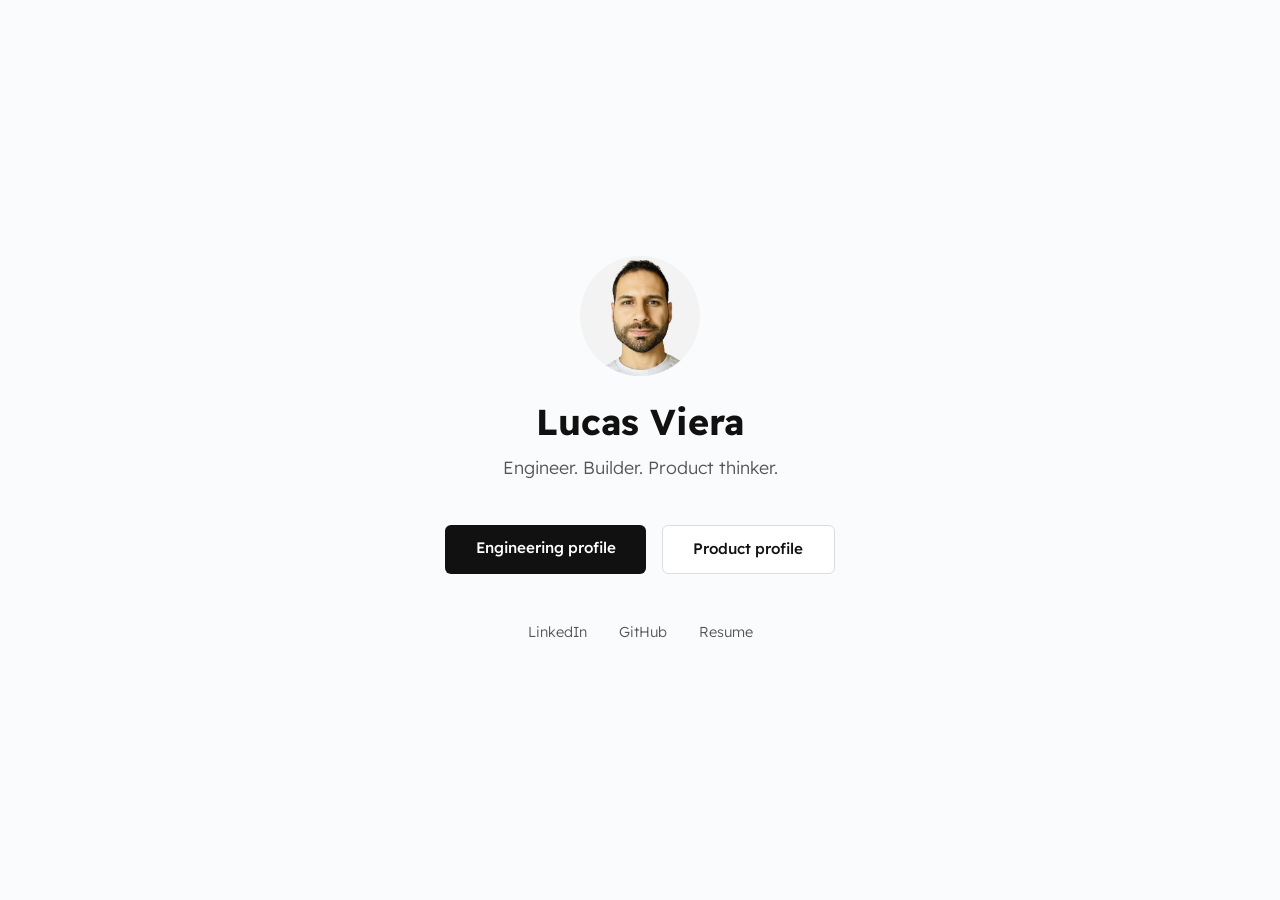
==== commit 5cd99a98: "Merge 57128af17842c2d1240f2f5e933a49bb1516c80a into fd8720d34ba9c4eeafbe2eebafa78bc3dffc511f" ====
--- a/index.html
+++ b/index.html
@@ -1,290 +1,32 @@
 <!DOCTYPE html>
-<html lang="en">
+<html lang="en" class="theme-light">
 
 <head>
   <meta charset="utf-8">
   <meta http-equiv="X-UA-Compatible" content="IE=edge">
-  <title>Lucas Viera — Backend Engineer</title>
-  <meta name="description" content="Lucas Viera — Backend Engineer with 5+ years in software development and 6+ years in IT infrastructure. Java, Kotlin, Python, Cloud.">
+  <title>Lucas Viera</title>
+  <meta name="description" content="Lucas Viera — Engineer, builder, product thinker. Backend development and product management.">
   <meta name="viewport" content="width=device-width, initial-scale=1">
   <link rel="stylesheet" href="./styles/style.css">
 </head>
 
 <body>
-  <div id="container--main">
+  <div class="landing-container">
+    <img id="profile-pic" src="./assets/images/profile.jpg" alt="Lucas Viera">
+    <h1>Lucas Viera</h1>
+    <p class="landing-tagline">Engineer. Builder. Product thinker.</p>
 
-    <section id="wrapper--hero" class="section--page">
-      <img id="profile-pic" src="./assets/images/profile.jpg" alt="Lucas Viera Profile Picture">
+    <div class="landing-buttons">
+      <a href="./engineering/" class="btn btn-primary">Engineering profile</a>
+      <a href="./product/" class="btn btn-secondary">Product profile</a>
+    </div>
 
-      <div>
-        <h1 id="user-name">Lucas Viera</h1>
-        <p id="bio">Backend Engineer with 5+ years building scalable systems in Java, Kotlin, and Python — plus 6 years in IT infrastructure and presales. I thrive at the intersection of engineering and business: turning complex requirements into reliable, well-architected software. Comfortable owning features end-to-end, from stakeholder alignment to production deployment.</p>
-      </div>
-    </section>
-
-    <section class="section--page">
-      <div id="socials--list">
-        <a href="https://www.linkedin.com/in/lucasviera/" target="_blank">Linkedin</a>
-        <a href="https://github.com/lucas-viera/" target="_blank">Github</a>
-        <a href="https://drive.google.com/file/d/1XmXs5poFnvVeruyzIGZbndujHyjXXCnV/view?usp=sharing"
-          target="_blank">Download Resume</a>
-      </div>
-    </section>
-
-    <section class="section--page">
-      <h2>Skills & Qualifications</h2>
-      <ul id="qualifications--list">
-        <li>✔️ 5+ years of software development experience — primarily backend (Java, Kotlin, Python)</li>
-        <li>✔️ 6+ years in IT infrastructure: networking, cloud architecture, and cybersecurity</li>
-        <li>✔️ Proven ability to deliver data-intensive applications at enterprise scale (Snowflake, PostgreSQL, MongoDB)</li>
-        <li>✔️ Extensive experience with cloud platforms (AWS, Azure, GCP) and CI/CD pipelines</li>
-        <li>✔️ Strong communicator — experienced in stakeholder demos, requirements gathering, and cross-team collaboration</li>
-        <li>✔️ Advanced English — full professional proficiency</li>
-      </ul>
-    </section>
-
-    <section class="section--page">
-      <h2>Tech Stack</h2>
-
-      <div id="wrapper--techstack__items">
-        <div class="card--techstack"><span>Java</span></div>
-        <div class="card--techstack"><span>Kotlin</span></div>
-        <div class="card--techstack"><span>Python</span></div>
-        <div class="card--techstack"><span>JavaScript</span></div>
-        <div class="card--techstack"><span>Node.js</span></div>
-        <div class="card--techstack"><span>Spring Boot</span></div>
-        <div class="card--techstack"><span>Spring Security</span></div>
-        <div class="card--techstack"><span>React.js</span></div>
-        <div class="card--techstack"><span>PostgreSQL</span></div>
-        <div class="card--techstack"><span>Snowflake</span></div>
-        <div class="card--techstack"><span>MongoDB</span></div>
-        <div class="card--techstack"><span>Docker</span></div>
-        <div class="card--techstack"><span>AWS (Fargate, ECS, ECR, EC2, S3, CodePipeline)</span></div>
-        <div class="card--techstack"><span>Azure</span></div>
-        <div class="card--techstack"><span>GCP</span></div>
-        <div class="card--techstack"><span>Git / GitHub / GitLab</span></div>
-        <div class="card--techstack"><span>REST APIs</span></div>
-        <div class="card--techstack"><span>Microservices</span></div>
-      </div>
-
-      <h2>Soft Skills</h2>
-      <div id="wrapper--softskills__items">
-        <div class="card--softskills"><span>Stakeholder Communication</span></div>
-        <div class="card--softskills"><span>Cross-functional Collaboration</span></div>
-        <div class="card--softskills"><span>Ownership & Accountability</span></div>
-        <div class="card--softskills"><span>Results Oriented</span></div>
-        <div class="card--softskills"><span>Requirements Gathering</span></div>
-        <div class="card--softskills"><span>Time Management</span></div>
-      </div>
-    </section>
-
-    <!--Experience -->
-    <section id="work-history-wrapper" class="section--page">
-      <h2>Job Experience</h2>
-
-      <div class="line-break"></div>
-      <div class="card--work-history">
-        <strong>🚧 BACKEND KOTLIN ENGINEER | DUALBOOT PARTNERS → FAVOR DELIVERY (HEB)</strong>
-        <p>04/2026 - Present</p>
-
-        <p>Backend engineer on the Favor Delivery platform — a Texas-based food delivery app recently acquired by HEB.
-        Working on a distributed team alongside dedicated iOS and Android engineers.</p>
-
-        <ul>
-          <li>Develop and maintain backend services in Kotlin powering the Favor Delivery marketplace</li>
-          <li>Collaborate with mobile teams (iOS/Android) on API contracts and feature delivery</li>
-          <li>Contribute to platform reliability and scalability for a high-traffic consumer application</li>
-        </ul>
-
-        <p><strong>Tech stack:</strong> Kotlin · Spring Boot · REST APIs · PostgreSQL · Docker · Git · GitHub</p>
-      </div>
-
-      <div class="line-break"></div>
-      <div class="card--work-history">
-        <strong>🚧 BACKEND JAVA ENGINEER | SUNNYDATA → 84.51° (KROGER)</strong>
-        <p>03/2025 - Present</p>
-
-        <p>Contracted to 84.51°, Kroger's data science subsidiary. Part of the DataDirect team, building and maintaining
-        DataOrders — a product that extracts and delivers sales data from Snowflake so CPG brands like P&G, Ferrero, and
-        Coca-Cola can analyze their retail performance across the U.S.</p>
-
-        <ul>
-          <li>Build and maintain data pipeline services that process large-scale retail sales datasets from Snowflake</li>
-          <li>Develop secure data-sharing solutions for enterprise CPG clients with strict compliance requirements</li>
-          <li>Contribute to microservices architecture decisions and cloud-native deployment strategies</li>
-          <li>Ensure data integrity, security, and regulatory compliance across all client deliverables</li>
-        </ul>
-
-        <p><strong>Tech stack:</strong> Java · Spring Boot · Spring Security · Mockito · Lombok · Snowflake · PostgreSQL · Docker · AWS · Azure · GCP · Git · GitHub</p>
-      </div>
-
-      <div class="line-break"></div>
-      <div class="card--work-history">
-        <strong>🚧 BACKEND JAVA DEVELOPER | CÓDIGO DEL SUR</strong>
-        <p>04/2022 - 03/2025</p>
-
-        <p>Full-stack developer on a software suite for a California-based client in the Dairy Industry. Worked on a legacy monolith
-        (acquired from a Chinese vendor), owning features end-to-end — from requirements gathering and stakeholder demos to
-        implementation and deployment.</p>
-
-        <ul>
-          <li>Led the data import module — one of the biggest barriers to client onboarding — enabling seamless migration of historical records into the platform</li>
-          <li>Built and maintained 3rd-party integrations that let users keep existing workflows while transitioning to the new system</li>
-          <li>Redesigned and migrated frontend screens from the legacy system to a modern React-based UI</li>
-          <li>Delivered regular stakeholder demos for 2+ years, translating technical progress into business value for non-technical audiences</li>
-          <li>Participated in sprint planning, backlog refinement, and requirements gathering with the client team</li>
-        </ul>
-
-        <p><strong>Tech stack:</strong> Java · JavaScript · Node.js · React.js · Vue.js · Google Apps Script · PostgreSQL · AWS · HTML5 · CSS · Git · GitHub</p>
-      </div>
-
-      <div class="line-break"></div>
-
-      <div class="card--work-history">
-        <strong>🚧 SOFTWARE DEVELOPER | BOLD MSS</strong>
-        <p>07/2021 - 04/2022</p>
-
-        <p>Backend developer on a Live Streaming Platform that converted DVB broadcast signals to web and mobile delivery.</p>
-
-        <ul>
-          <li>Improved platform stability by building automated preventive monitoring of multicast inputs and encoding logs — completely eliminated daily repetitive support tasks</li>
-          <li>Remotely deployed the streaming solution for 3 new regional clients, growing the installed base from 4 to 7 with no additional headcount</li>
-          <li>Integrated open-source tools (FFmpeg, Shaka Packager, Unified Streaming) into the platform pipeline</li>
-        </ul>
-
-        <p><strong>Tech stack:</strong> Node.js · Python · Flask · MongoDB · Docker · Linux · AWS · NGINX · Git · GitLab</p>
-      </div>
-
-      <div class="line-break"></div>
-
-      <div class="card--work-history">
-        <strong>🚧 SERVICES & CUSTOMER SUCCESS ANALYST | LOGICALIS LATAM</strong>
-        <p>02/2019 - 06/2021</p>
-
-        <p>Services Analyst focused on growing contract renewal revenue and Cisco rebates that were being missed
-        due to poor forecasting and installed base management.</p>
-
-        <ul>
-          <li>Automated contract renewals, installed base reporting, and proposal generation using Python scripting and BI tools — saving dozens of hours per month</li>
-          <li>Helped the branch hit its yearly revenue goal (40% of local revenue) by securing Cisco Rebates for 6 consecutive quarters</li>
-          <li>Designed KPI dashboards and reporting methodology for the Regional Customer Success Manager — adopted by 2 other countries in the region</li>
-        </ul>
-
-        <p><strong>Tech stack:</strong> Python · Power BI · Microsoft Power Apps · Azure</p>
-      </div>
-
-      <div class="line-break"></div>
-
-      <div class="card--work-history">
-        <strong>🚧 PRESALES & PROJECT ENGINEER | ISBEL SA</strong>
-        <p>08/2014 - 01/2019</p>
-
-        <p><strong>Sales and Project Engineer</strong> <span class="date-range">01/2017 - 01/2019</span></p>
-        <ul>
-          <li>Delivered 7 videoconference and 3 IP telephony/networking/security projects in 2 years</li>
-          <li>Supported sales teams with technical training, portfolio presentations, and lead generation</li>
-        </ul>
-
-        <p><strong>Sales Engineer</strong> <span class="date-range">04/2016 - 01/2017</span></p>
-        <ul>
-          <li>Built the videoconference portfolio from scratch — 0 to 7 clients in one year</li>
-          <li>Led all live demos and managed partner evaluation (pricing, features, bootcamps)</li>
-        </ul>
-
-        <p><strong>Technical Support Analyst</strong> <span class="date-range">08/2014 - 04/2016</span></p>
-        <ul>
-          <li>Resolved telephony and networking issues remotely and on-site</li>
-          <li>Recognized for highest volume of issues resolved in first months; received direct client commendations for responsiveness</li>
-        </ul>
-
-        <p><strong>Partners:</strong> Cisco Systems · Fortinet · Avaya · Alcatel-Lucent · Yealink · Polycom</p>
-      </div>
-    </section>
-
-    <!--Education -->
-    <section class="section--page">
-      <h2>Education</h2>
-
-      <div class="card--study">
-        <span>🎓 </span><strong>Diploma in Information Systems Management</strong>
-        <p class="education-detail">ORT University, Uruguay · Oct 2025 - Dec 2026 (in progress)</p>
-      </div>
-
-      <div class="card--study">
-        <span>🎓 </span><strong>Telecommunications Engineer</strong>
-        <p class="education-detail">ORT University, Uruguay · GPA 8.4/10 · Graduated 2021</p>
-      </div>
-    </section>
-
-    <!--Certifications -->
-    <section class="section--page">
-      <h2>Certifications</h2>
-
-      <div class="card--study">
-        <a href="https://www.credly.com/badges/3f64f725-98a3-4f17-8c44-dce176bc8556/linked_in_profile"
-          target="_blank"><span>☁️ </span>AWS Cloud Practitioner</a>
-      </div>
-
-      <div class="card--study">
-        <a href="https://www.credly.com/badges/2ade4adb-2ae9-43e5-8652-2c4a2982ef8c/linked_in_profile"
-          target="_blank"><span>☁️ </span>Microsoft Azure Fundamentals</a>
-      </div>
-
-      <div class="card--study">
-        <a href="https://www.credly.com/badges/944e1434-1979-49d3-921e-81609b220112?source=linked_in_profile"
-          target="_blank"><span>🐍 </span>PCEP – Certified Entry-Level Python Programmer</a>
-      </div>
-
-      <div class="card--study">
-        <a href="https://www.credential.net/6d99adf1-8eaf-4027-b823-a78021598fda" target="_blank"><span>💡 </span>IEEM Business School - Leadership Skills</a>
-      </div>
-
-      <div class="card--study">
-        <a href="https://www.credential.net/663ff4b9-34c2-4268-8e99-527367ae2cbb" target="_blank"><span>✅ </span>IEEM Business School - Strategic Decision Making</a>
-      </div>
-    </section>
-
-    <!--Courses -->
-    <section class="section--page">
-      <h2>Courses</h2>
-      <div class="card--study">
-        <a href="https://certificates.cs50.io/78c2086f-100d-41ac-a849-ed6c81a37663.pdf?size=letter"
-          target="_blank"><span>📚 </span>HarvardX - CS50x Introduction to Computer Science</a>
-      </div>
-
-      <div class="card--study">
-        <a href="https://www.linkedin.com/in/lucasviera/details/education/1635506073857/single-media-viewer/?profileId=ACoAAAqS0_QB6sUlKl14nCJuX2BFuL80bIvxp7k"
-          target="_blank"><span>📚 </span>Senpai Academy - Fullstack Developer</a>
-      </div>
-
-      <div class="card--study">
-        <a href="https://www.linkedin.com/in/lucasviera/details/education/1635507837135/single-media-viewer/?profileId=ACoAAAqS0_QB6sUlKl14nCJuX2BFuL80bIvxp7k"
-          target="_blank"><span>📚 </span>HackAcademy - Frontend Development: JavaScript + Vue.js</a>
-      </div>
-
-      <div class="card--study">
-        <a href="https://www.coderhouse.com.uy/certificados/61800ecaab4b1700427889fd" target="_blank"><span>📚 </span>Coderhouse - JavaScript</a>
-      </div>
-
-      <div class="card--study">
-        <a href="https://www.linkedin.com/in/lucasviera/details/education/1635506079067/single-media-viewer/?profileId=ACoAAAqS0_QB6sUlKl14nCJuX2BFuL80bIvxp7k"
-          target="_blank"><span>📚 </span>UCU Business School - Blockchain and Cryptocurrencies for Companies</a>
-      </div>
-    </section>
-
-    <div class="line-break"></div>
-
-    <section class="section--page">
-      <div id="socials--list">
-        <a href="https://www.linkedin.com/in/lucasviera/" target="_blank">Linkedin</a>
-        <a href="https://github.com/lucas-viera/" target="_blank">Github</a>
-        <a href="https://drive.google.com/file/d/1XmXs5poFnvVeruyzIGZbndujHyjXXCnV/view?usp=sharing"
-          target="_blank">Download Resume</a>
-      </div>
-    </section>
-
+    <div class="landing-links">
+      <a href="https://www.linkedin.com/in/lucasviera/" target="_blank">LinkedIn</a>
+      <a href="https://github.com/lucas-viera/" target="_blank">GitHub</a>
+      <a href="https://drive.google.com/file/d/1XmXs5poFnvVeruyzIGZbndujHyjXXCnV/view?usp=sharing" target="_blank">Resume</a>
+    </div>
   </div>
-
 </body>
 
 </html>
--- a/styles/style.css
+++ b/styles/style.css
@@ -1,24 +1,47 @@
 @import url("https://fonts.googleapis.com/css2?family=Readex+Pro:wght@300;400;500;600;700&display=swap");
 
 :root {
-  --mainTextColor-light: #000;
-  --secondaryTextColor-light: rgb(51 51 51);
+  --mainTextColor-light: #111;
+  --secondaryTextColor-light: #555;
   --mainLinkColor-light: #0da2b8;
-  --mainBorderColor-light: rgb(218, 218, 218);
-  --mainBgColor-light: rgb(249, 250, 251);
+  --mainBorderColor-light: #e2e2e2;
+  --mainBgColor-light: #fafbfc;
+  --cardBgColor-light: #fff;
+  --accentBg-light: #f0f7ff;
+  --accentText-light: #185FA5;
 
   --mainTextColor-dark: #fff;
   --secondaryTextColor-dark: #adb0b1;
   --mainLinkColor-dark: rgb(30, 190, 214);
   --mainBorderColor-dark: #2b3031;
   --mainBgColor-dark: #131415;
-
-  /* Modify here for light or dark modes */
+  --cardBgColor-dark: #1a1b1c;
+  --accentBg-dark: #1a2a3a;
+  --accentText-dark: #7fb8e8;
+}
+
+/* Dark theme (engineering) */
+.theme-dark {
   --mainTextColor: var(--mainTextColor-dark);
   --secondaryTextColor: var(--secondaryTextColor-dark);
   --mainLinkColor: var(--mainLinkColor-dark);
   --mainBorderColor: var(--mainBorderColor-dark);
   --mainBgColor: var(--mainBgColor-dark);
+  --cardBgColor: var(--cardBgColor-dark);
+  --accentBg: var(--accentBg-dark);
+  --accentText: var(--accentText-dark);
+}
+
+/* Light theme (product + landing) */
+.theme-light {
+  --mainTextColor: var(--mainTextColor-light);
+  --secondaryTextColor: var(--secondaryTextColor-light);
+  --mainLinkColor: var(--mainLinkColor-light);
+  --mainBorderColor: var(--mainBorderColor-light);
+  --mainBgColor: var(--mainBgColor-light);
+  --cardBgColor: var(--cardBgColor-light);
+  --accentBg: var(--accentBg-light);
+  --accentText: var(--accentText-light);
 }
 
 * {
@@ -30,6 +53,7 @@
 
 body {
   background-color: var(--mainBgColor);
+  margin: 0;
 }
 
 p,
@@ -59,6 +83,7 @@
   padding-bottom: 1em;
 }
 
+/* Hero */
 #wrapper--hero {
   display: flex;
   align-items: center;
@@ -82,10 +107,7 @@
   border-radius: 50%;
 }
 
-#email a:hover {
-  color: var(--mainLinkColor);
-}
-
+/* Socials */
 #socials--list {
   display: flex;
   justify-content: space-between;
@@ -101,15 +123,15 @@
 }
 
 #socials--list a:hover {
-  font-weight: 100;
   color: var(--mainLinkColor);
-  font-size: 0.9em;
-}
-
+}
+
+/* Qualifications */
 #qualifications--list {
   list-style: none;
 }
 
+/* Tech stack chips */
 #wrapper--techstack__items {
   display: flex;
   flex-wrap: wrap;
@@ -124,6 +146,7 @@
   align-items: center;
 }
 
+/* Soft skills chips */
 #wrapper--softskills__items {
   display: flex;
   flex-wrap: wrap;
@@ -138,21 +161,43 @@
   align-items: center;
 }
 
-.card--project {
-  padding-top: 1em;
-  padding-bottom: 1em;
-  border-top: 1px solid var(--mainBorderColor);
-}
-
-.card--project a {
+/* Product skills grid */
+.skills-grid {
+  display: grid;
+  grid-template-columns: 1fr 1fr;
+  gap: 0.75em;
+}
+
+.skill-card {
+  background: var(--accentBg);
+  border-radius: 6px;
+  padding: 0.7em 1em;
+}
+
+.skill-card span {
+  font-size: 0.9em;
+  color: var(--accentText);
+  font-weight: 400;
+}
+
+/* Quote/statement block */
+.statement-block {
+  background: var(--cardBgColor);
+  border-left: 3px solid var(--mainLinkColor);
+  padding: 1em 1.2em;
+  border-radius: 0 6px 6px 0;
+  margin: 1em 0;
+}
+
+.statement-block p {
+  font-size: 1em;
   color: var(--mainTextColor);
-  transition: 0.3s;
-}
-
-.card--project a:hover {
-  color: rgb(30, 190, 214);
-}
-
+  margin: 0;
+  line-height: 1.6;
+  font-weight: 300;
+}
+
+/* Study/cert cards */
 .card--study {
   padding-top: 1em;
   padding-bottom: 1em;
@@ -165,7 +210,7 @@
 }
 
 .card--study a:hover {
-  color: rgb(30, 190, 214);
+  color: var(--mainLinkColor);
 }
 
 .card--study strong {
@@ -178,6 +223,7 @@
   color: var(--secondaryTextColor);
 }
 
+/* Work history */
 .card--work-history {
   border-left: 1px solid var(--mainBorderColor);
   margin-top: 3em;
@@ -196,6 +242,108 @@
   height: 1px;
 }
 
+/* Technical background (bottom section in product page) */
+.tech-background {
+  display: flex;
+  flex-wrap: wrap;
+  gap: 0.5em;
+  font-size: 0.85em;
+}
+
+.tech-background span {
+  color: var(--secondaryTextColor);
+  padding: 0.3em 0.7em;
+  border: 1px solid var(--mainBorderColor);
+  border-radius: 4px;
+  font-size: 0.85em;
+}
+
+/* Landing page specific */
+.landing-container {
+  display: flex;
+  flex-direction: column;
+  align-items: center;
+  justify-content: center;
+  min-height: 100vh;
+  padding: 2em;
+  text-align: center;
+}
+
+.landing-container #profile-pic {
+  width: 120px;
+  height: 120px;
+  margin-bottom: 1.5em;
+}
+
+.landing-container h1 {
+  font-size: 36px;
+  margin: 0 0 0.3em;
+  line-height: 1.2;
+}
+
+.landing-tagline {
+  font-size: 1.1em;
+  color: var(--secondaryTextColor);
+  margin: 0 0 2.5em;
+  font-weight: 300;
+}
+
+.landing-buttons {
+  display: flex;
+  gap: 1em;
+  flex-wrap: wrap;
+  justify-content: center;
+  margin-bottom: 3em;
+}
+
+.btn {
+  padding: 0.8em 2em;
+  border-radius: 6px;
+  font-size: 0.95em;
+  font-weight: 500;
+  text-decoration: none;
+  transition: 0.2s;
+}
+
+.btn-primary {
+  background: #111;
+  color: #fff;
+}
+
+.btn-primary:hover {
+  background: #333;
+  color: #fff;
+}
+
+.btn-secondary {
+  background: #fff;
+  color: #111;
+  border: 1px solid #ddd;
+}
+
+.btn-secondary:hover {
+  background: #f5f5f5;
+  color: #111;
+  border-color: #bbb;
+}
+
+.landing-links {
+  display: flex;
+  gap: 2em;
+}
+
+.landing-links a {
+  font-size: 0.9em;
+  color: var(--secondaryTextColor);
+  font-weight: 300;
+  transition: 0.3s;
+}
+
+.landing-links a:hover {
+  color: var(--mainLinkColor);
+}
+
+/* Responsive */
 @media (max-width: 600px) {
   .section--page {
     padding-top: 1em;
@@ -204,6 +352,7 @@
 
   #wrapper--hero {
     display: flex;
+    flex-direction: column;
     align-items: center;
     gap: 1em;
   }
@@ -213,10 +362,6 @@
     height: 200px;
   }
 
-  #wrapper--hero {
-    flex-direction: column;
-  }
-
   .card--work-history {
     border-left: none;
     padding-left: 0;
@@ -226,4 +371,17 @@
     display: block;
     margin-left: 0;
   }
-}
+
+  .skills-grid {
+    grid-template-columns: 1fr;
+  }
+
+  .landing-container h1 {
+    font-size: 28px;
+  }
+
+  .landing-buttons {
+    flex-direction: column;
+    align-items: center;
+  }
+}
